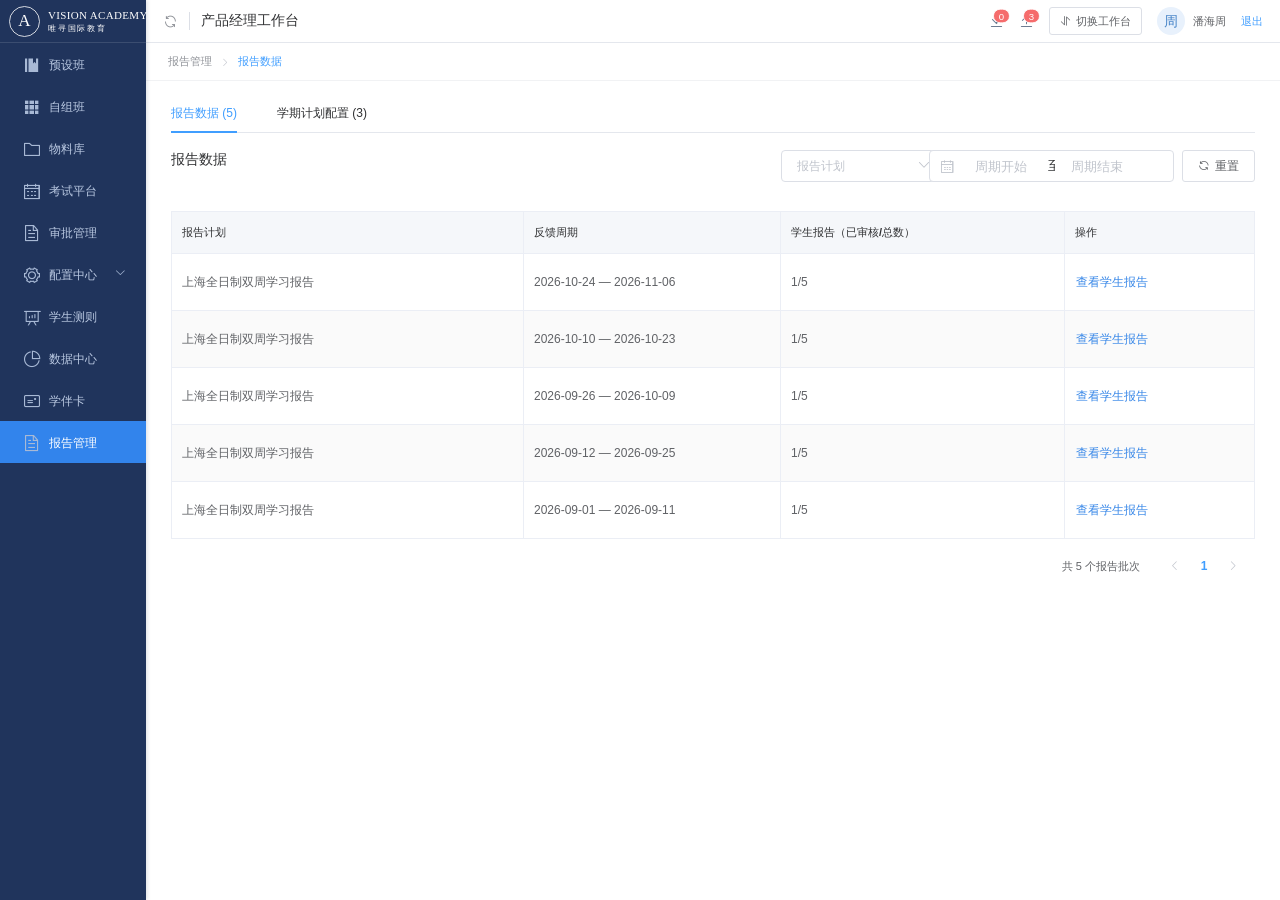
==== periodic-learning-report/index.html @ 7c5d7c77 "Add course scope picker and class types; clear unfilled feedback" ====
<!doctype html>
<html lang="zh-CN">
  <head>
    <meta charset="UTF-8" />
    <meta name="viewport" content="width=device-width, initial-scale=1.0" />
    <meta name="theme-color" content="#f5f7fa" />
    <title>定期学习报告 · 远见教学工作台</title>
    <script type="module" crossorigin src="./assets/index-CjO8VKOn.js"></script>
    <link rel="stylesheet" crossorigin href="./assets/index-Cg8C4oSw.css">
  </head>
  <body>
    <div id="app"></div>
  </body>
</html>
---- periodic-learning-report/assets/index-Cg8C4oSw.css ----
@charset "UTF-8";@font-face{font-family:element-icons;src:url(./element-icons-B-tDfklg.woff) format("woff"),url(./element-icons-_lZGOqcG.ttf) format("truetype");font-weight:400;font-display:"auto";font-style:normal}[class*=" el-icon-"],[class^=el-icon-]{font-family:element-icons!important;speak:none;font-style:normal;font-weight:400;font-variant:normal;text-transform:none;line-height:1;vertical-align:baseline;display:inline-block;-webkit-font-smoothing:antialiased;-moz-osx-font-smoothing:grayscale}.el-icon-ice-cream-round:before{content:""}.el-icon-ice-cream-square:before{content:""}.el-icon-lollipop:before{content:""}.el-icon-potato-strips:before{content:""}.el-icon-milk-tea:before{content:""}.el-icon-ice-drink:before{content:""}.el-icon-ice-tea:before{content:""}.el-icon-coffee:before{content:""}.el-icon-orange:before{content:""}.el-icon-pear:before{content:""}.el-icon-apple:before{content:""}.el-icon-cherry:before{content:""}.el-icon-watermelon:before{content:""}.el-icon-grape:before{content:""}.el-icon-refrigerator:before{content:""}.el-icon-goblet-square-full:before{content:""}.el-icon-goblet-square:before{content:""}.el-icon-goblet-full:before{content:""}.el-icon-goblet:before{content:""}.el-icon-cold-drink:before{content:""}.el-icon-coffee-cup:before{content:""}.el-icon-water-cup:before{content:""}.el-icon-hot-water:before{content:""}.el-icon-ice-cream:before{content:""}.el-icon-dessert:before{content:""}.el-icon-sugar:before{content:""}.el-icon-tableware:before{content:""}.el-icon-burger:before{content:""}.el-icon-knife-fork:before{content:""}.el-icon-fork-spoon:before{content:""}.el-icon-chicken:before{content:""}.el-icon-food:before{content:""}.el-icon-dish-1:before{content:""}.el-icon-dish:before{content:""}.el-icon-moon-night:before{content:""}.el-icon-moon:before{content:""}.el-icon-cloudy-and-sunny:before{content:""}.el-icon-partly-cloudy:before{content:""}.el-icon-cloudy:before{content:""}.el-icon-sunny:before{content:""}.el-icon-sunset:before{content:""}.el-icon-sunrise-1:before{content:""}.el-icon-sunrise:before{content:""}.el-icon-heavy-rain:before{content:""}.el-icon-lightning:before{content:""}.el-icon-light-rain:before{content:""}.el-icon-wind-power:before{content:""}.el-icon-baseball:before{content:""}.el-icon-soccer:before{content:""}.el-icon-football:before{content:""}.el-icon-basketball:before{content:""}.el-icon-ship:before{content:""}.el-icon-truck:before{content:""}.el-icon-bicycle:before{content:""}.el-icon-mobile-phone:before{content:""}.el-icon-service:before{content:""}.el-icon-key:before{content:""}.el-icon-unlock:before{content:""}.el-icon-lock:before{content:""}.el-icon-watch:before{content:""}.el-icon-watch-1:before{content:""}.el-icon-timer:before{content:""}.el-icon-alarm-clock:before{content:""}.el-icon-map-location:before{content:""}.el-icon-delete-location:before{content:""}.el-icon-add-location:before{content:""}.el-icon-location-information:before{content:""}.el-icon-location-outline:before{content:""}.el-icon-location:before{content:""}.el-icon-place:before{content:""}.el-icon-discover:before{content:""}.el-icon-first-aid-kit:before{content:""}.el-icon-trophy-1:before{content:""}.el-icon-trophy:before{content:""}.el-icon-medal:before{content:""}.el-icon-medal-1:before{content:""}.el-icon-stopwatch:before{content:""}.el-icon-mic:before{content:""}.el-icon-copy-document:before{content:""}.el-icon-full-screen:before{content:""}.el-icon-switch-button:before{content:""}.el-icon-aim:before{content:""}.el-icon-crop:before{content:""}.el-icon-odometer:before{content:""}.el-icon-time:before{content:""}.el-icon-bangzhu:before{content:""}.el-icon-close-notification:before{content:""}.el-icon-microphone:before{content:""}.el-icon-turn-off-microphone:before{content:""}.el-icon-position:before{content:""}.el-icon-postcard:before{content:""}.el-icon-message:before{content:""}.el-icon-chat-line-square:before{content:""}.el-icon-chat-dot-square:before{content:""}.el-icon-chat-dot-round:before{content:""}.el-icon-chat-square:before{content:""}.el-icon-chat-line-round:before{content:""}.el-icon-chat-round:before{content:""}.el-icon-set-up:before{content:""}.el-icon-turn-off:before{content:""}.el-icon-open:before{content:""}.el-icon-connection:before{content:""}.el-icon-link:before{content:""}.el-icon-cpu:before{content:""}.el-icon-thumb:before{content:""}.el-icon-female:before{content:""}.el-icon-male:before{content:""}.el-icon-guide:before{content:""}.el-icon-news:before{content:""}.el-icon-price-tag:before{content:""}.el-icon-discount:before{content:""}.el-icon-wallet:before{content:""}.el-icon-coin:before{content:""}.el-icon-money:before{content:""}.el-icon-bank-card:before{content:""}.el-icon-box:before{content:""}.el-icon-present:before{content:""}.el-icon-sell:before{content:""}.el-icon-sold-out:before{content:""}.el-icon-shopping-bag-2:before{content:""}.el-icon-shopping-bag-1:before{content:""}.el-icon-shopping-cart-2:before{content:""}.el-icon-shopping-cart-1:before{content:""}.el-icon-shopping-cart-full:before{content:""}.el-icon-smoking:before{content:""}.el-icon-no-smoking:before{content:""}.el-icon-house:before{content:""}.el-icon-table-lamp:before{content:""}.el-icon-school:before{content:""}.el-icon-office-building:before{content:""}.el-icon-toilet-paper:before{content:""}.el-icon-notebook-2:before{content:""}.el-icon-notebook-1:before{content:""}.el-icon-files:before{content:""}.el-icon-collection:before{content:""}.el-icon-receiving:before{content:""}.el-icon-suitcase-1:before{content:""}.el-icon-suitcase:before{content:""}.el-icon-film:before{content:""}.el-icon-collection-tag:before{content:""}.el-icon-data-analysis:before{content:""}.el-icon-pie-chart:before{content:""}.el-icon-data-board:before{content:""}.el-icon-data-line:before{content:""}.el-icon-reading:before{content:""}.el-icon-magic-stick:before{content:""}.el-icon-coordinate:before{content:""}.el-icon-mouse:before{content:""}.el-icon-brush:before{content:""}.el-icon-headset:before{content:""}.el-icon-umbrella:before{content:""}.el-icon-scissors:before{content:""}.el-icon-mobile:before{content:""}.el-icon-attract:before{content:""}.el-icon-monitor:before{content:""}.el-icon-search:before{content:""}.el-icon-takeaway-box:before{content:""}.el-icon-paperclip:before{content:""}.el-icon-printer:before{content:""}.el-icon-document-add:before{content:""}.el-icon-document:before{content:""}.el-icon-document-checked:before{content:""}.el-icon-document-copy:before{content:""}.el-icon-document-delete:before{content:""}.el-icon-document-remove:before{content:""}.el-icon-tickets:before{content:""}.el-icon-folder-checked:before{content:""}.el-icon-folder-delete:before{content:""}.el-icon-folder-remove:before{content:""}.el-icon-folder-add:before{content:""}.el-icon-folder-opened:before{content:""}.el-icon-folder:before{content:""}.el-icon-edit-outline:before{content:""}.el-icon-edit:before{content:""}.el-icon-date:before{content:""}.el-icon-c-scale-to-original:before{content:""}.el-icon-view:before{content:""}.el-icon-loading:before{content:""}.el-icon-rank:before{content:""}.el-icon-sort-down:before{content:""}.el-icon-sort-up:before{content:""}.el-icon-sort:before{content:""}.el-icon-finished:before{content:""}.el-icon-refresh-left:before{content:""}.el-icon-refresh-right:before{content:""}.el-icon-refresh:before{content:""}.el-icon-video-play:before{content:""}.el-icon-video-pause:before{content:""}.el-icon-d-arrow-right:before{content:""}.el-icon-d-arrow-left:before{content:""}.el-icon-arrow-up:before{content:""}.el-icon-arrow-down:before{content:""}.el-icon-arrow-right:before{content:""}.el-icon-arrow-left:before{content:""}.el-icon-top-right:before{content:""}.el-icon-top-left:before{content:""}.el-icon-top:before{content:""}.el-icon-bottom:before{content:""}.el-icon-right:before{content:""}.el-icon-back:before{content:""}.el-icon-bottom-right:before{content:""}.el-icon-bottom-left:before{content:""}.el-icon-caret-top:before{content:""}.el-icon-caret-bottom:before{content:""}.el-icon-caret-right:before{content:""}.el-icon-caret-left:before{content:""}.el-icon-d-caret:before{content:""}.el-icon-share:before{content:""}.el-icon-menu:before{content:""}.el-icon-s-grid:before{content:""}.el-icon-s-check:before{content:""}.el-icon-s-data:before{content:""}.el-icon-s-opportunity:before{content:""}.el-icon-s-custom:before{content:""}.el-icon-s-claim:before{content:""}.el-icon-s-finance:before{content:""}.el-icon-s-comment:before{content:""}.el-icon-s-flag:before{content:""}.el-icon-s-marketing:before{content:""}.el-icon-s-shop:before{content:""}.el-icon-s-open:before{content:""}.el-icon-s-management:before{content:""}.el-icon-s-ticket:before{content:""}.el-icon-s-release:before{content:""}.el-icon-s-home:before{content:""}.el-icon-s-promotion:before{content:""}.el-icon-s-operation:before{content:""}.el-icon-s-unfold:before{content:""}.el-icon-s-fold:before{content:""}.el-icon-s-platform:before{content:""}.el-icon-s-order:before{content:""}.el-icon-s-cooperation:before{content:""}.el-icon-bell:before{content:""}.el-icon-message-solid:before{content:""}.el-icon-video-camera:before{content:""}.el-icon-video-camera-solid:before{content:""}.el-icon-camera:before{content:""}.el-icon-camera-solid:before{content:""}.el-icon-download:before{content:""}.el-icon-upload2:before{content:""}.el-icon-upload:before{content:""}.el-icon-picture-outline-round:before{content:""}.el-icon-picture-outline:before{content:""}.el-icon-picture:before{content:""}.el-icon-close:before{content:""}.el-icon-check:before{content:""}.el-icon-plus:before{content:""}.el-icon-minus:before{content:""}.el-icon-help:before{content:""}.el-icon-s-help:before{content:""}.el-icon-circle-close:before{content:""}.el-icon-circle-check:before{content:""}.el-icon-circle-plus-outline:before{content:""}.el-icon-remove-outline:before{content:""}.el-icon-zoom-out:before{content:""}.el-icon-zoom-in:before{content:""}.el-icon-error:before{content:""}.el-icon-success:before{content:""}.el-icon-circle-plus:before{content:""}.el-icon-remove:before{content:""}.el-icon-info:before{content:""}.el-icon-question:before{content:""}.el-icon-warning-outline:before{content:""}.el-icon-warning:before{content:""}.el-icon-goods:before{content:""}.el-icon-s-goods:before{content:""}.el-icon-star-off:before{content:""}.el-icon-star-on:before{content:""}.el-icon-more-outline:before{content:""}.el-icon-more:before{content:""}.el-icon-phone-outline:before{content:""}.el-icon-phone:before{content:""}.el-icon-user:before{content:""}.el-icon-user-solid:before{content:""}.el-icon-setting:before{content:""}.el-icon-s-tools:before{content:""}.el-icon-delete:before{content:""}.el-icon-delete-solid:before{content:""}.el-icon-eleme:before{content:""}.el-icon-platform-eleme:before{content:""}.el-icon-loading{-webkit-animation:rotating 2s linear infinite;animation:rotating 2s linear infinite}.el-icon--right{margin-left:5px}.el-icon--left{margin-right:5px}@-webkit-keyframes rotating{0%{-webkit-transform:rotateZ(0);transform:rotate(0)}to{-webkit-transform:rotateZ(360deg);transform:rotate(360deg)}}@keyframes rotating{0%{-webkit-transform:rotateZ(0);transform:rotate(0)}to{-webkit-transform:rotateZ(360deg);transform:rotate(360deg)}}.el-pagination{white-space:nowrap;padding:2px 5px;color:#303133;font-weight:700}.el-pagination:after,.el-pagination:before{display:table;content:""}.el-pagination:after{clear:both}.el-pagination button,.el-pagination span:not([class*=suffix]){display:inline-block;font-size:13px;min-width:35.5px;height:28px;line-height:28px;vertical-align:top;-webkit-box-sizing:border-box;box-sizing:border-box}.el-pagination .el-input__inner{text-align:center;-moz-appearance:textfield;line-height:normal}.el-pagination .el-input__suffix{right:0;-webkit-transform:scale(.8);transform:scale(.8)}.el-pagination .el-select .el-input{width:100px;margin:0 5px}.el-pagination .el-select .el-input .el-input__inner{padding-right:25px;border-radius:3px}.el-pagination button{border:none;padding:0 6px;background:0 0}.el-pagination button:focus{outline:0}.el-pagination button:hover{color:#409eff}.el-pagination button:disabled{color:#c0c4cc;background-color:#fff;cursor:not-allowed}.el-pagination .btn-next,.el-pagination .btn-prev{background:center center no-repeat #fff;background-size:16px;cursor:pointer;margin:0;color:#303133}.el-pagination .btn-next .el-icon,.el-pagination .btn-prev .el-icon{display:block;font-size:12px;font-weight:700}.el-pagination .btn-prev{padding-right:12px}.el-pagination .btn-next{padding-left:12px}.el-pagination .el-pager li.disabled{color:#c0c4cc;cursor:not-allowed}.el-pager li,.el-pager li.btn-quicknext:hover,.el-pager li.btn-quickprev:hover{cursor:pointer}.el-pagination--small .btn-next,.el-pagination--small .btn-prev,.el-pagination--small .el-pager li,.el-pagination--small .el-pager li.btn-quicknext,.el-pagination--small .el-pager li.btn-quickprev,.el-pagination--small .el-pager li:last-child{border-color:transparent;font-size:12px;line-height:22px;height:22px;min-width:22px}.el-pagination--small .arrow.disabled{visibility:hidden}.el-pagination--small .more:before,.el-pagination--small li.more:before{line-height:24px}.el-pagination--small button,.el-pagination--small span:not([class*=suffix]){height:22px;line-height:22px}.el-pagination--small .el-pagination__editor,.el-pagination--small .el-pagination__editor.el-input .el-input__inner{height:22px}.el-pagination__sizes{margin:0 10px 0 0;font-weight:400;color:#606266}.el-pagination__sizes .el-input .el-input__inner{font-size:13px;padding-left:8px}.el-pagination__sizes .el-input .el-input__inner:hover{border-color:#409eff}.el-pagination__total{margin-right:10px;font-weight:400;color:#606266}.el-pagination__jump{margin-left:24px;font-weight:400;color:#606266}.el-pagination__jump .el-input__inner{padding:0 3px}.el-pagination__rightwrapper{float:right}.el-pagination__editor{line-height:18px;padding:0 2px;height:28px;text-align:center;margin:0 2px;-webkit-box-sizing:border-box;box-sizing:border-box;border-radius:3px}.el-pager,.el-pagination.is-background .btn-next,.el-pagination.is-background .btn-prev{padding:0}.el-dialog,.el-pager li{-webkit-box-sizing:border-box}.el-pagination__editor.el-input{width:50px}.el-pagination__editor.el-input .el-input__inner{height:28px}.el-pagination__editor .el-input__inner::-webkit-inner-spin-button,.el-pagination__editor .el-input__inner::-webkit-outer-spin-button{-webkit-appearance:none;margin:0}.el-pagination.is-background .btn-next,.el-pagination.is-background .btn-prev,.el-pagination.is-background .el-pager li{margin:0 5px;background-color:#f4f4f5;color:#606266;min-width:30px;border-radius:2px}.el-pagination.is-background .btn-next.disabled,.el-pagination.is-background .btn-next:disabled,.el-pagination.is-background .btn-prev.disabled,.el-pagination.is-background .btn-prev:disabled,.el-pagination.is-background .el-pager li.disabled{color:#c0c4cc}.el-pagination.is-background .el-pager li:not(.disabled):hover{color:#409eff}.el-pagination.is-background .el-pager li:not(.disabled).active{background-color:#409eff;color:#fff}.el-pagination.is-background.el-pagination--small .btn-next,.el-pagination.is-background.el-pagination--small .btn-prev,.el-pagination.is-background.el-pagination--small .el-pager li{margin:0 3px;min-width:22px}.el-pager,.el-pager li{vertical-align:top;margin:0;display:inline-block}.el-pager{-webkit-user-select:none;-moz-user-select:none;-ms-user-select:none;user-select:none;list-style:none;font-size:0}.el-pager .more:before{line-height:30px}.el-pager li{padding:0 4px;background:#fff;font-size:13px;min-width:35.5px;height:28px;line-height:28px;box-sizing:border-box;text-align:center}.el-pager li.btn-quicknext,.el-pager li.btn-quickprev{line-height:28px;color:#303133}.el-pager li.btn-quicknext.disabled,.el-pager li.btn-quickprev.disabled{color:#c0c4cc}.el-pager li.active+li{border-left:0}.el-pager li:hover{color:#409eff}.el-pager li.active{color:#409eff;cursor:default}@-webkit-keyframes v-modal-in{0%{opacity:0}}@-webkit-keyframes v-modal-out{to{opacity:0}}.el-dialog{position:relative;margin:0 auto 50px;background:#fff;border-radius:2px;-webkit-box-shadow:0 1px 3px rgba(0,0,0,.3);box-shadow:0 1px 3px #0000004d;box-sizing:border-box;width:50%}.el-dialog.is-fullscreen{width:100%;margin-top:0;margin-bottom:0;height:100%;overflow:auto}.el-dialog__wrapper{position:fixed;inset:0;overflow:auto;margin:0}.el-dialog__header{padding:20px 20px 10px}.el-dialog__headerbtn{position:absolute;top:20px;right:20px;padding:0;background:0 0;border:none;outline:0;cursor:pointer;font-size:16px}.el-dialog__headerbtn .el-dialog__close{color:#909399}.el-dialog__headerbtn:focus .el-dialog__close,.el-dialog__headerbtn:hover .el-dialog__close{color:#409eff}.el-dialog__title{line-height:24px;font-size:18px;color:#303133}.el-dialog__body{padding:30px 20px;color:#606266;font-size:14px;word-break:break-all}.el-dialog__footer{padding:10px 20px 20px;text-align:right;-webkit-box-sizing:border-box;box-sizing:border-box}.el-dialog--center{text-align:center}.el-dialog--center .el-dialog__body{text-align:initial;padding:25px 25px 30px}.el-dialog--center .el-dialog__footer{text-align:inherit}.dialog-fade-enter-active{-webkit-animation:dialog-fade-in .3s;animation:dialog-fade-in .3s}.dialog-fade-leave-active{-webkit-animation:dialog-fade-out .3s;animation:dialog-fade-out .3s}@-webkit-keyframes dialog-fade-in{0%{-webkit-transform:translate3d(0,-20px,0);transform:translate3d(0,-20px,0);opacity:0}to{-webkit-transform:translate3d(0,0,0);transform:translateZ(0);opacity:1}}@keyframes dialog-fade-in{0%{-webkit-transform:translate3d(0,-20px,0);transform:translate3d(0,-20px,0);opacity:0}to{-webkit-transform:translate3d(0,0,0);transform:translateZ(0);opacity:1}}@-webkit-keyframes dialog-fade-out{0%{-webkit-transform:translate3d(0,0,0);transform:translateZ(0);opacity:1}to{-webkit-transform:translate3d(0,-20px,0);transform:translate3d(0,-20px,0);opacity:0}}@keyframes dialog-fade-out{0%{-webkit-transform:translate3d(0,0,0);transform:translateZ(0);opacity:1}to{-webkit-transform:translate3d(0,-20px,0);transform:translate3d(0,-20px,0);opacity:0}}.el-autocomplete{position:relative;display:inline-block}.el-autocomplete-suggestion{margin:5px 0;-webkit-box-shadow:0 2px 12px 0 rgba(0,0,0,.1);box-shadow:0 2px 12px #0000001a;border-radius:4px;border:1px solid #E4E7ED;-webkit-box-sizing:border-box;box-sizing:border-box;background-color:#fff}.el-autocomplete-suggestion__wrap{max-height:280px;padding:10px 0;-webkit-box-sizing:border-box;box-sizing:border-box}.el-autocomplete-suggestion__list{margin:0;padding:0}.el-autocomplete-suggestion li{padding:0 20px;margin:0;line-height:34px;cursor:pointer;color:#606266;font-size:14px;list-style:none;white-space:nowrap;overflow:hidden;text-overflow:ellipsis}.el-autocomplete-suggestion li.highlighted,.el-autocomplete-suggestion li:hover{background-color:#f5f7fa}.el-autocomplete-suggestion li.divider{margin-top:6px;border-top:1px solid #000}.el-autocomplete-suggestion li.divider:last-child{margin-bottom:-6px}.el-autocomplete-suggestion.is-loading li{text-align:center;height:100px;line-height:100px;font-size:20px;color:#999}.el-autocomplete-suggestion.is-loading li:after{display:inline-block;content:"";height:100%;vertical-align:middle}.el-autocomplete-suggestion.is-loading li:hover{background-color:#fff}.el-autocomplete-suggestion.is-loading .el-icon-loading{vertical-align:middle}.el-dropdown{display:inline-block;position:relative;color:#606266;font-size:14px}.el-dropdown .el-button-group{display:block}.el-dropdown .el-button-group .el-button{float:none}.el-dropdown .el-dropdown__caret-button{padding-left:5px;padding-right:5px;position:relative;border-left:none}.el-dropdown .el-dropdown__caret-button:before{content:"";position:absolute;display:block;width:1px;top:5px;bottom:5px;left:0;background:#ffffff80}.el-dropdown .el-dropdown__caret-button.el-button--default:before{background:#dcdfe680}.el-dropdown .el-dropdown__caret-button:hover:not(.is-disabled):before{top:0;bottom:0}.el-dropdown .el-dropdown__caret-button .el-dropdown__icon{padding-left:0}.el-dropdown__icon{font-size:12px;margin:0 3px}.el-dropdown .el-dropdown-selfdefine:focus:active,.el-dropdown .el-dropdown-selfdefine:focus:not(.focusing){outline-width:0}.el-dropdown [disabled]{cursor:not-allowed;color:#bbb}.el-dropdown-menu{position:absolute;top:0;left:0;z-index:10;padding:10px 0;margin:5px 0;background-color:#fff;border:1px solid #EBEEF5;border-radius:4px;-webkit-box-shadow:0 2px 12px 0 rgba(0,0,0,.1);box-shadow:0 2px 12px #0000001a}.el-dropdown-menu__item,.el-menu-item{font-size:14px;padding:0 20px;cursor:pointer}.el-dropdown-menu__item{list-style:none;line-height:36px;margin:0;color:#606266;outline:0}.el-dropdown-menu__item:focus,.el-dropdown-menu__item:not(.is-disabled):hover{background-color:#ecf5ff;color:#66b1ff}.el-dropdown-menu__item i{margin-right:5px}.el-dropdown-menu__item--divided{position:relative;margin-top:6px;border-top:1px solid #EBEEF5}.el-dropdown-menu__item--divided:before{content:"";height:6px;display:block;margin:0 -20px;background-color:#fff}.el-dropdown-menu__item.is-disabled{cursor:default;color:#bbb;pointer-events:none}.el-dropdown-menu--medium{padding:6px 0}.el-dropdown-menu--medium .el-dropdown-menu__item{line-height:30px;padding:0 17px;font-size:14px}.el-dropdown-menu--medium .el-dropdown-menu__item.el-dropdown-menu__item--divided{margin-top:6px}.el-dropdown-menu--medium .el-dropdown-menu__item.el-dropdown-menu__item--divided:before{height:6px;margin:0 -17px}.el-dropdown-menu--small{padding:6px 0}.el-dropdown-menu--small .el-dropdown-menu__item{line-height:27px;padding:0 15px;font-size:13px}.el-dropdown-menu--small .el-dropdown-menu__item.el-dropdown-menu__item--divided{margin-top:4px}.el-dropdown-menu--small .el-dropdown-menu__item.el-dropdown-menu__item--divided:before{height:4px;margin:0 -15px}.el-dropdown-menu--mini{padding:3px 0}.el-dropdown-menu--mini .el-dropdown-menu__item{line-height:24px;padding:0 10px;font-size:12px}.el-dropdown-menu--mini .el-dropdown-menu__item.el-dropdown-menu__item--divided{margin-top:3px}.el-dropdown-menu--mini .el-dropdown-menu__item.el-dropdown-menu__item--divided:before{height:3px;margin:0 -10px}.el-menu{border-right:solid 1px #e6e6e6;list-style:none;position:relative;margin:0;padding-left:0;background-color:#fff}.el-menu--horizontal>.el-menu-item:not(.is-disabled):focus,.el-menu--horizontal>.el-menu-item:not(.is-disabled):hover,.el-menu--horizontal>.el-submenu .el-submenu__title:hover{background-color:#fff}.el-menu:after,.el-menu:before{display:table;content:""}.el-breadcrumb__item:last-child .el-breadcrumb__separator,.el-menu--collapse>.el-menu-item .el-submenu__icon-arrow,.el-menu--collapse>.el-submenu>.el-submenu__title .el-submenu__icon-arrow{display:none}.el-menu:after{clear:both}.el-menu.el-menu--horizontal{border-bottom:solid 1px #e6e6e6}.el-menu--horizontal{border-right:none}.el-menu--horizontal>.el-menu-item{float:left;height:60px;line-height:60px;margin:0;border-bottom:2px solid transparent;color:#909399}.el-menu--horizontal>.el-menu-item a,.el-menu--horizontal>.el-menu-item a:hover{color:inherit}.el-menu--horizontal>.el-submenu{float:left}.el-menu--horizontal>.el-submenu:focus,.el-menu--horizontal>.el-submenu:hover{outline:0}.el-menu--horizontal>.el-submenu:focus .el-submenu__title,.el-menu--horizontal>.el-submenu:hover .el-submenu__title{color:#303133}.el-menu--horizontal>.el-submenu.is-active .el-submenu__title{border-bottom:2px solid #409EFF;color:#303133}.el-menu--horizontal>.el-submenu .el-submenu__title{height:60px;line-height:60px;border-bottom:2px solid transparent;color:#909399}.el-menu--horizontal>.el-submenu .el-submenu__icon-arrow{position:static;vertical-align:middle;margin-left:8px;margin-top:-3px}.el-menu--collapse .el-submenu,.el-menu-item{position:relative}.el-menu--horizontal .el-menu .el-menu-item,.el-menu--horizontal .el-menu .el-submenu__title{background-color:#fff;float:none;height:36px;line-height:36px;padding:0 10px;color:#909399}.el-menu--horizontal .el-menu .el-menu-item.is-active,.el-menu--horizontal .el-menu .el-submenu.is-active>.el-submenu__title{color:#303133}.el-menu--horizontal .el-menu-item:not(.is-disabled):focus,.el-menu--horizontal .el-menu-item:not(.is-disabled):hover{outline:0;color:#303133}.el-menu--horizontal>.el-menu-item.is-active{border-bottom:2px solid #409EFF;color:#303133}.el-menu--collapse{width:64px}.el-menu--collapse>.el-menu-item [class^=el-icon-],.el-menu--collapse>.el-submenu>.el-submenu__title [class^=el-icon-]{margin:0;vertical-align:middle;width:24px;text-align:center}.el-menu--collapse>.el-menu-item span,.el-menu--collapse>.el-submenu>.el-submenu__title span{height:0;width:0;overflow:hidden;visibility:hidden;display:inline-block}.el-menu-item,.el-submenu__title{height:56px;line-height:56px;list-style:none}.el-menu--collapse>.el-menu-item.is-active i{color:inherit}.el-menu--collapse .el-menu .el-submenu{min-width:200px}.el-menu--collapse .el-submenu .el-menu{position:absolute;margin-left:5px;top:0;left:100%;z-index:10;border:1px solid #E4E7ED;border-radius:2px;-webkit-box-shadow:0 2px 12px 0 rgba(0,0,0,.1);box-shadow:0 2px 12px #0000001a}.el-menu--collapse .el-submenu.is-opened>.el-submenu__title .el-submenu__icon-arrow{-webkit-transform:none;transform:none}.el-menu--popup{z-index:100;min-width:200px;border:none;padding:5px 0;border-radius:2px;-webkit-box-shadow:0 2px 12px 0 rgba(0,0,0,.1);box-shadow:0 2px 12px #0000001a}.el-menu--popup-bottom-start{margin-top:5px}.el-menu--popup-right-start{margin-left:5px;margin-right:5px}.el-menu-item{color:#303133;-webkit-transition:border-color .3s,background-color .3s,color .3s;transition:border-color .3s,background-color .3s,color .3s;-webkit-box-sizing:border-box;box-sizing:border-box;white-space:nowrap}.el-radio-button__inner,.el-submenu__title{-webkit-box-sizing:border-box;position:relative;white-space:nowrap}.el-menu-item *{vertical-align:middle}.el-menu-item i{color:#909399}.el-menu-item:focus,.el-menu-item:hover{outline:0;background-color:#ecf5ff}.el-menu-item.is-disabled{opacity:.25;cursor:not-allowed;background:0 0!important}.el-menu-item [class^=el-icon-]{margin-right:5px;width:24px;text-align:center;font-size:18px;vertical-align:middle}.el-menu-item.is-active{color:#409eff}.el-menu-item.is-active i{color:inherit}.el-submenu{list-style:none;margin:0;padding-left:0}.el-submenu__title{font-size:14px;color:#303133;padding:0 20px;cursor:pointer;-webkit-transition:border-color .3s,background-color .3s,color .3s;transition:border-color .3s,background-color .3s,color .3s;box-sizing:border-box}.el-submenu__title *{vertical-align:middle}.el-submenu__title i{color:#909399}.el-submenu__title:focus,.el-submenu__title:hover{outline:0;background-color:#ecf5ff}.el-submenu__title.is-disabled{opacity:.25;cursor:not-allowed;background:0 0!important}.el-submenu__title:hover{background-color:#ecf5ff}.el-submenu .el-menu{border:none}.el-submenu .el-menu-item{height:50px;line-height:50px;padding:0 45px;min-width:200px}.el-submenu__icon-arrow{position:absolute;top:50%;right:20px;margin-top:-7px;-webkit-transition:-webkit-transform .3s;transition:-webkit-transform .3s;transition:transform .3s;transition:transform .3s,-webkit-transform .3s;font-size:12px}.el-submenu.is-active .el-submenu__title{border-bottom-color:#409eff}.el-submenu.is-opened>.el-submenu__title .el-submenu__icon-arrow{-webkit-transform:rotateZ(180deg);transform:rotate(180deg)}.el-submenu.is-disabled .el-menu-item,.el-submenu.is-disabled .el-submenu__title{opacity:.25;cursor:not-allowed;background:0 0!important}.el-submenu [class^=el-icon-]{vertical-align:middle;margin-right:5px;width:24px;text-align:center;font-size:18px}.el-menu-item-group>ul{padding:0}.el-menu-item-group__title{padding:7px 0 7px 20px;line-height:normal;font-size:12px;color:#909399}.el-radio-button__inner,.el-radio-group{display:inline-block;line-height:1;vertical-align:middle}.horizontal-collapse-transition .el-submenu__title .el-submenu__icon-arrow{-webkit-transition:.2s;transition:.2s;opacity:0}.el-radio-group{font-size:0}.el-radio-button{position:relative;display:inline-block;outline:0}.el-radio-button__inner{background:#fff;border:1px solid #DCDFE6;font-weight:500;border-left:0;color:#606266;-webkit-appearance:none;text-align:center;box-sizing:border-box;outline:0;margin:0;cursor:pointer;-webkit-transition:all .3s cubic-bezier(.645,.045,.355,1);transition:all .3s cubic-bezier(.645,.045,.355,1);padding:12px 20px;font-size:14px;border-radius:0}.el-radio-button__inner.is-round{padding:12px 20px}.el-radio-button__inner:hover{color:#409eff}.el-radio-button__inner [class*=el-icon-]{line-height:.9}.el-radio-button__inner [class*=el-icon-]+span{margin-left:5px}.el-radio-button:first-child .el-radio-button__inner{border-left:1px solid #DCDFE6;border-radius:4px 0 0 4px;-webkit-box-shadow:none!important;box-shadow:none!important}.el-radio-button__orig-radio{opacity:0;outline:0;position:absolute;z-index:-1}.el-radio-button__orig-radio:checked+.el-radio-button__inner{color:#fff;background-color:#409eff;border-color:#409eff;-webkit-box-shadow:-1px 0 0 0 #409EFF;box-shadow:-1px 0 #409eff}.el-radio-button__orig-radio:disabled+.el-radio-button__inner{color:#c0c4cc;cursor:not-allowed;background-image:none;background-color:#fff;border-color:#ebeef5;-webkit-box-shadow:none;box-shadow:none}.el-radio-button__orig-radio:disabled:checked+.el-radio-button__inner{background-color:#f2f6fc}.el-radio-button:last-child .el-radio-button__inner{border-radius:0 4px 4px 0}.el-radio-button:first-child:last-child .el-radio-button__inner{border-radius:4px}.el-radio-button--medium .el-radio-button__inner{padding:10px 20px;font-size:14px;border-radius:0}.el-radio-button--medium .el-radio-button__inner.is-round{padding:10px 20px}.el-radio-button--small .el-radio-button__inner{padding:9px 15px;font-size:12px;border-radius:0}.el-radio-button--small .el-radio-button__inner.is-round{padding:9px 15px}.el-radio-button--mini .el-radio-button__inner{padding:7px 15px;font-size:12px;border-radius:0}.el-radio-button--mini .el-radio-button__inner.is-round{padding:7px 15px}.el-radio-button:focus:not(.is-focus):not(:active):not(.is-disabled){-webkit-box-shadow:0 0 2px 2px #409EFF;box-shadow:0 0 2px 2px #409eff}.el-picker-panel,.el-popover,.el-select-dropdown,.el-table-filter,.el-time-panel{-webkit-box-shadow:0 2px 12px 0 rgba(0,0,0,.1)}.el-switch{display:-webkit-inline-box;display:-ms-inline-flexbox;display:inline-flex;-webkit-box-align:center;-ms-flex-align:center;align-items:center;position:relative;font-size:14px;line-height:20px;height:20px;vertical-align:middle}.el-switch__core,.el-switch__label{display:inline-block;cursor:pointer}.el-switch.is-disabled .el-switch__core,.el-switch.is-disabled .el-switch__label{cursor:not-allowed}.el-switch__label{-webkit-transition:.2s;transition:.2s;height:20px;font-size:14px;font-weight:500;vertical-align:middle;color:#303133}.el-switch__label.is-active{color:#409eff}.el-switch__label--left{margin-right:10px}.el-switch__label--right{margin-left:10px}.el-switch__label *{line-height:1;font-size:14px;display:inline-block}.el-switch__input{position:absolute;width:0;height:0;opacity:0;margin:0}.el-switch__core{margin:0;position:relative;width:40px;height:20px;border:1px solid #DCDFE6;outline:0;border-radius:10px;-webkit-box-sizing:border-box;box-sizing:border-box;background:#dcdfe6;-webkit-transition:border-color .3s,background-color .3s;transition:border-color .3s,background-color .3s;vertical-align:middle}.el-input__prefix,.el-input__suffix{-webkit-transition:all .3s;color:#c0c4cc}.el-switch__core:after{content:"";position:absolute;top:1px;left:1px;border-radius:100%;-webkit-transition:all .3s;transition:all .3s;width:16px;height:16px;background-color:#fff}.el-switch.is-checked .el-switch__core{border-color:#409eff;background-color:#409eff}.el-switch.is-checked .el-switch__core:after{left:100%;margin-left:-17px}.el-switch.is-disabled{opacity:.6}.el-switch--wide .el-switch__label.el-switch__label--left span{left:10px}.el-switch--wide .el-switch__label.el-switch__label--right span{right:10px}.el-switch .label-fade-enter,.el-switch .label-fade-leave-active{opacity:0}.el-select-dropdown{position:absolute;z-index:1001;border:1px solid #E4E7ED;border-radius:4px;background-color:#fff;box-shadow:0 2px 12px #0000001a;-webkit-box-sizing:border-box;box-sizing:border-box;margin:5px 0}.el-select-dropdown.is-multiple .el-select-dropdown__item{padding-right:40px}.el-select-dropdown.is-multiple .el-select-dropdown__item.selected{color:#409eff;background-color:#fff}.el-select-dropdown.is-multiple .el-select-dropdown__item.selected.hover{background-color:#f5f7fa}.el-select-dropdown.is-multiple .el-select-dropdown__item.selected:after{position:absolute;right:20px;font-family:element-icons;content:"";font-size:12px;font-weight:700;-webkit-font-smoothing:antialiased;-moz-osx-font-smoothing:grayscale}.el-select-dropdown .el-scrollbar.is-empty .el-select-dropdown__list{padding:0}.el-select-dropdown__empty{padding:10px 0;margin:0;text-align:center;color:#999;font-size:14px}.el-select-dropdown__wrap{max-height:274px}.el-select-dropdown__list{list-style:none;padding:6px 0;margin:0;-webkit-box-sizing:border-box;box-sizing:border-box}.el-select-dropdown__item{font-size:14px;padding:0 20px;position:relative;white-space:nowrap;overflow:hidden;text-overflow:ellipsis;color:#606266;height:34px;line-height:34px;-webkit-box-sizing:border-box;box-sizing:border-box;cursor:pointer}.el-select-dropdown__item.is-disabled{color:#c0c4cc;cursor:not-allowed}.el-select-dropdown__item.is-disabled:hover{background-color:#fff}.el-select-dropdown__item.hover,.el-select-dropdown__item:hover{background-color:#f5f7fa}.el-select-dropdown__item.selected{color:#409eff;font-weight:700}.el-select-group{margin:0;padding:0}.el-select-group__wrap{position:relative;list-style:none;margin:0;padding:0}.el-select-group__wrap:not(:last-of-type){padding-bottom:24px}.el-select-group__wrap:not(:last-of-type):after{content:"";position:absolute;display:block;left:20px;right:20px;bottom:12px;height:1px;background:#e4e7ed}.el-select-group__title{padding-left:20px;font-size:12px;color:#909399;line-height:30px}.el-select-group .el-select-dropdown__item{padding-left:20px}.el-select{display:inline-block;position:relative}.el-select .el-select__tags>span{display:contents}.el-select:hover .el-input__inner{border-color:#c0c4cc}.el-select .el-input__inner{cursor:pointer;padding-right:35px}.el-select .el-input__inner:focus{border-color:#409eff}.el-select .el-input .el-select__caret{color:#c0c4cc;font-size:14px;-webkit-transition:-webkit-transform .3s;transition:-webkit-transform .3s;transition:transform .3s;transition:transform .3s,-webkit-transform .3s;-webkit-transform:rotateZ(180deg);transform:rotate(180deg);cursor:pointer}.el-select .el-input .el-select__caret.is-reverse{-webkit-transform:rotateZ(0);transform:rotate(0)}.el-select .el-input .el-select__caret.is-show-close{font-size:14px;text-align:center;-webkit-transform:rotateZ(180deg);transform:rotate(180deg);border-radius:100%;color:#c0c4cc;-webkit-transition:color .2s cubic-bezier(.645,.045,.355,1);transition:color .2s cubic-bezier(.645,.045,.355,1)}.el-select .el-input .el-select__caret.is-show-close:hover{color:#909399}.el-select .el-input.is-disabled .el-input__inner{cursor:not-allowed}.el-select .el-input.is-disabled .el-input__inner:hover{border-color:#e4e7ed}.el-range-editor.is-active,.el-range-editor.is-active:hover,.el-select .el-input.is-focus .el-input__inner{border-color:#409eff}.el-select>.el-input{display:block}.el-select__input{border:none;outline:0;padding:0;margin-left:15px;color:#666;font-size:14px;-webkit-appearance:none;-moz-appearance:none;appearance:none;height:28px;background-color:transparent}.el-select__input.is-mini{height:14px}.el-select__close{cursor:pointer;position:absolute;top:8px;z-index:1000;right:25px;color:#c0c4cc;line-height:18px;font-size:14px}.el-select__close:hover{color:#909399}.el-select__tags{position:absolute;line-height:normal;white-space:normal;z-index:1;top:50%;-webkit-transform:translateY(-50%);transform:translateY(-50%);display:-webkit-box;display:-ms-flexbox;display:flex;-webkit-box-align:center;-ms-flex-align:center;align-items:center;-ms-flex-wrap:wrap;flex-wrap:wrap}.el-select__tags-text{overflow:hidden;text-overflow:ellipsis}.el-select .el-tag{-webkit-box-sizing:border-box;box-sizing:border-box;border-color:transparent;margin:2px 0 2px 6px;background-color:#f0f2f5;display:-webkit-box;display:-ms-flexbox;display:flex;max-width:100%;-webkit-box-align:center;-ms-flex-align:center;align-items:center}.el-select .el-tag__close.el-icon-close{background-color:#c0c4cc;top:0;color:#fff;-ms-flex-negative:0;flex-shrink:0}.el-select .el-tag__close.el-icon-close:hover{background-color:#909399}.el-table,.el-table__expanded-cell{background-color:#fff}.el-select .el-tag__close.el-icon-close:before{display:block;-webkit-transform:translate(0,.5px);transform:translateY(.5px)}.el-table{position:relative;overflow:hidden;-webkit-box-sizing:border-box;box-sizing:border-box;-webkit-box-flex:1;-ms-flex:1;flex:1;width:100%;max-width:100%;font-size:14px;color:#606266}.el-table__empty-block{min-height:60px;text-align:center;width:100%;display:-webkit-box;display:-ms-flexbox;display:flex;-webkit-box-pack:center;-ms-flex-pack:center;justify-content:center;-webkit-box-align:center;-ms-flex-align:center;align-items:center}.el-table__empty-text{line-height:60px;width:50%;color:#909399}.el-table__expand-column .cell{padding:0;text-align:center}.el-table__expand-icon{position:relative;cursor:pointer;color:#666;font-size:12px;-webkit-transition:-webkit-transform .2s ease-in-out;transition:-webkit-transform .2s ease-in-out;transition:transform .2s ease-in-out;transition:transform .2s ease-in-out,-webkit-transform .2s ease-in-out;height:20px}.el-table__expand-icon--expanded{-webkit-transform:rotate(90deg);transform:rotate(90deg)}.el-table__expand-icon>.el-icon{position:absolute;left:50%;top:50%;margin-left:-5px;margin-top:-5px}.el-table__expanded-cell[class*=cell]{padding:20px 50px}.el-table__expanded-cell:hover{background-color:transparent!important}.el-table__placeholder{display:inline-block;width:20px}.el-table__append-wrapper{overflow:hidden}.el-table--fit{border-right:0;border-bottom:0}.el-table--fit .el-table__cell.gutter{border-right-width:1px}.el-table--scrollable-x .el-table__body-wrapper{overflow-x:auto}.el-table--scrollable-y .el-table__body-wrapper{overflow-y:auto}.el-table thead{color:#909399;font-weight:500}.el-table thead.is-group th.el-table__cell{background:#f5f7fa}.el-table .el-table__cell{padding:12px 0;min-width:0;-webkit-box-sizing:border-box;box-sizing:border-box;text-overflow:ellipsis;vertical-align:middle;position:relative;text-align:left}.el-table .el-table__cell.is-center{text-align:center}.el-table .el-table__cell.is-right{text-align:right}.el-table .el-table__cell.gutter{width:15px;border-right-width:0;border-bottom-width:0;padding:0}.el-table .el-table__cell.is-hidden>*{visibility:hidden}.el-table--medium .el-table__cell{padding:10px 0}.el-table--small{font-size:12px}.el-table--small .el-table__cell{padding:8px 0}.el-table--mini{font-size:12px}.el-table--mini .el-table__cell{padding:6px 0}.el-table tr{background-color:#fff}.el-table tr input[type=checkbox]{margin:0}.el-table td.el-table__cell,.el-table th.el-table__cell.is-leaf{border-bottom:1px solid #EBEEF5}.el-table th.el-table__cell.is-sortable{cursor:pointer}.el-table th.el-table__cell{overflow:hidden;-webkit-user-select:none;-moz-user-select:none;-ms-user-select:none;user-select:none;background-color:#fff}.el-table th.el-table__cell>.cell{display:inline-block;-webkit-box-sizing:border-box;box-sizing:border-box;position:relative;vertical-align:middle;padding-left:10px;padding-right:10px;width:100%}.el-table th.el-table__cell>.cell.highlight{color:#409eff}.el-table th.el-table__cell.required>div:before{display:inline-block;content:"";width:8px;height:8px;border-radius:50%;background:#ff4d51;margin-right:5px;vertical-align:middle}.el-table td.el-table__cell div{-webkit-box-sizing:border-box;box-sizing:border-box}.el-date-table td,.el-table .cell,.el-table-filter{-webkit-box-sizing:border-box}.el-table td.el-table__cell.gutter{width:0}.el-table .cell{box-sizing:border-box;overflow:hidden;text-overflow:ellipsis;white-space:normal;word-break:break-all;line-height:23px;padding-left:10px;padding-right:10px}.el-table .cell.el-tooltip{white-space:nowrap;min-width:50px}.el-table--border,.el-table--group{border:1px solid #EBEEF5}.el-table--border:after,.el-table--group:after,.el-table:before{content:"";position:absolute;background-color:#ebeef5;z-index:1}.el-table--border:after,.el-table--group:after{top:0;right:0;width:1px;height:100%}.el-table:before{left:0;bottom:0;width:100%;height:1px}.el-table--border{border-right:none;border-bottom:none}.el-table--border.el-loading-parent--relative{border-color:transparent}.el-table--border .el-table__cell,.el-table__body-wrapper .el-table--border.is-scrolling-left~.el-table__fixed{border-right:1px solid #EBEEF5}.el-table--border .el-table__cell:first-child .cell{padding-left:10px}.el-table--border th.el-table__cell.gutter:last-of-type{border-bottom:1px solid #EBEEF5;border-bottom-width:1px}.el-table--border th.el-table__cell,.el-table__fixed-right-patch{border-bottom:1px solid #EBEEF5}.el-table--hidden{visibility:hidden}.el-table__fixed,.el-table__fixed-right{position:absolute;top:0;left:0;overflow-x:hidden;overflow-y:hidden;-webkit-box-shadow:0 0 10px rgba(0,0,0,.12);box-shadow:0 0 10px #0000001f}.el-table__fixed-right:before,.el-table__fixed:before{content:"";position:absolute;left:0;bottom:0;width:100%;height:1px;background-color:#ebeef5;z-index:4}.el-table__fixed-right-patch{position:absolute;top:-1px;right:0;background-color:#fff}.el-table__fixed-right{top:0;left:auto;right:0}.el-table__fixed-right .el-table__fixed-body-wrapper,.el-table__fixed-right .el-table__fixed-footer-wrapper,.el-table__fixed-right .el-table__fixed-header-wrapper{left:auto;right:0}.el-table__fixed-header-wrapper{position:absolute;left:0;top:0;z-index:3}.el-table__fixed-footer-wrapper{position:absolute;left:0;bottom:0;z-index:3}.el-table__fixed-footer-wrapper tbody td.el-table__cell{border-top:1px solid #EBEEF5;background-color:#f5f7fa;color:#606266}.el-table__fixed-body-wrapper{position:absolute;left:0;top:37px;overflow:hidden;z-index:3}.el-table__body-wrapper,.el-table__footer-wrapper,.el-table__header-wrapper{width:100%}.el-table__footer-wrapper{margin-top:-1px}.el-table__footer-wrapper td.el-table__cell{border-top:1px solid #EBEEF5}.el-table__body,.el-table__footer,.el-table__header{table-layout:fixed;border-collapse:separate}.el-table__footer-wrapper,.el-table__header-wrapper{overflow:hidden}.el-table__footer-wrapper tbody td.el-table__cell,.el-table__header-wrapper tbody td.el-table__cell{background-color:#f5f7fa;color:#606266}.el-table__body-wrapper{overflow:hidden;position:relative}.el-table__body-wrapper.is-scrolling-left~.el-table__fixed,.el-table__body-wrapper.is-scrolling-none~.el-table__fixed,.el-table__body-wrapper.is-scrolling-none~.el-table__fixed-right,.el-table__body-wrapper.is-scrolling-right~.el-table__fixed-right{-webkit-box-shadow:none;box-shadow:none}.el-table__body-wrapper .el-table--border.is-scrolling-right~.el-table__fixed-right{border-left:1px solid #EBEEF5}.el-table .caret-wrapper{display:-webkit-inline-box;display:-ms-inline-flexbox;display:inline-flex;-webkit-box-orient:vertical;-webkit-box-direction:normal;-ms-flex-direction:column;flex-direction:column;-webkit-box-align:center;-ms-flex-align:center;align-items:center;height:34px;width:24px;vertical-align:middle;cursor:pointer;overflow:initial;position:relative}.el-table .sort-caret{width:0;height:0;border:5px solid transparent;position:absolute;left:7px}.el-table .sort-caret.ascending{border-bottom-color:#c0c4cc;top:5px}.el-table .sort-caret.descending{border-top-color:#c0c4cc;bottom:7px}.el-table .ascending .sort-caret.ascending{border-bottom-color:#409eff}.el-table .descending .sort-caret.descending{border-top-color:#409eff}.el-table .hidden-columns{visibility:hidden;position:absolute;z-index:-1}.el-table--striped .el-table__body tr.el-table__row--striped td.el-table__cell{background:#fafafa}.el-table--striped .el-table__body tr.el-table__row--striped.current-row td.el-table__cell,.el-table--striped .el-table__body tr.el-table__row--striped.selection-row td.el-table__cell{background-color:#ecf5ff}.el-table__body tr.hover-row.current-row>td.el-table__cell,.el-table__body tr.hover-row.el-table__row--striped.current-row>td.el-table__cell,.el-table__body tr.hover-row.el-table__row--striped.selection-row>td.el-table__cell,.el-table__body tr.hover-row.el-table__row--striped>td.el-table__cell,.el-table__body tr.hover-row.selection-row>td.el-table__cell,.el-table__body tr.hover-row>td.el-table__cell{background-color:#f5f7fa}.el-table__body tr.current-row>td.el-table__cell,.el-table__body tr.selection-row>td.el-table__cell{background-color:#ecf5ff}.el-table__column-resize-proxy{position:absolute;left:200px;top:0;bottom:0;width:0;border-left:1px solid #EBEEF5;z-index:10}.el-table__column-filter-trigger{display:inline-block;line-height:34px;cursor:pointer}.el-table__column-filter-trigger i{color:#909399;font-size:12px;-webkit-transform:scale(.75);transform:scale(.75)}.el-table--enable-row-transition .el-table__body td.el-table__cell{-webkit-transition:background-color .25s ease;transition:background-color .25s ease}.el-table--enable-row-hover .el-table__body tr:hover>td.el-table__cell{background-color:#f5f7fa}.el-table--fluid-height .el-table__fixed,.el-table--fluid-height .el-table__fixed-right{bottom:0;overflow:hidden}.el-table [class*=el-table__row--level] .el-table__expand-icon{display:inline-block;width:20px;line-height:20px;height:20px;text-align:center;margin-right:3px}.el-table-column--selection .cell{padding-left:14px;padding-right:14px}.el-table-filter{border:1px solid #EBEEF5;border-radius:2px;background-color:#fff;box-shadow:0 2px 12px #0000001a;box-sizing:border-box;margin:2px 0}.el-table-filter__list{padding:5px 0;margin:0;list-style:none;min-width:100px}.el-table-filter__list-item{line-height:36px;padding:0 10px;cursor:pointer;font-size:14px}.el-table-filter__list-item:hover{background-color:#ecf5ff;color:#66b1ff}.el-table-filter__list-item.is-active{background-color:#409eff;color:#fff}.el-table-filter__content{min-width:100px}.el-table-filter__bottom{border-top:1px solid #EBEEF5;padding:8px}.el-table-filter__bottom button{background:0 0;border:none;color:#606266;cursor:pointer;font-size:13px;padding:0 3px}.el-date-table td.in-range div,.el-date-table td.in-range div:hover,.el-date-table.is-week-mode .el-date-table__row.current div,.el-date-table.is-week-mode .el-date-table__row:hover div{background-color:#f2f6fc}.el-table-filter__bottom button:hover{color:#409eff}.el-table-filter__bottom button:focus{outline:0}.el-table-filter__bottom button.is-disabled{color:#c0c4cc;cursor:not-allowed}.el-table-filter__wrap{max-height:280px}.el-table-filter__checkbox-group{padding:10px}.el-table-filter__checkbox-group label.el-checkbox{display:block;margin-right:5px;margin-bottom:8px;margin-left:5px}.el-table-filter__checkbox-group .el-checkbox:last-child{margin-bottom:0}.el-date-table{font-size:12px;-webkit-user-select:none;-moz-user-select:none;-ms-user-select:none;user-select:none}.el-date-table.is-week-mode .el-date-table__row:hover td.available:hover{color:#606266}.el-date-table.is-week-mode .el-date-table__row:hover td:first-child div{margin-left:5px;border-top-left-radius:15px;border-bottom-left-radius:15px}.el-date-table.is-week-mode .el-date-table__row:hover td:last-child div{margin-right:5px;border-top-right-radius:15px;border-bottom-right-radius:15px}.el-date-table td{width:32px;height:30px;padding:4px 0;box-sizing:border-box;text-align:center;cursor:pointer;position:relative}.el-date-table td div{height:30px;padding:3px 0;-webkit-box-sizing:border-box;box-sizing:border-box}.el-date-table td span{width:24px;height:24px;display:block;margin:0 auto;line-height:24px;position:absolute;left:50%;-webkit-transform:translateX(-50%);transform:translate(-50%);border-radius:50%}.el-date-table td.next-month,.el-date-table td.prev-month{color:#c0c4cc}.el-date-table td.today{position:relative}.el-date-table td.today span{color:#409eff;font-weight:700}.el-date-table td.today.end-date span,.el-date-table td.today.start-date span{color:#fff}.el-date-table td.available:hover{color:#409eff}.el-date-table td.current:not(.disabled) span{color:#fff;background-color:#409eff}.el-date-table td.end-date div,.el-date-table td.start-date div{color:#fff}.el-date-table td.end-date span,.el-date-table td.start-date span{background-color:#409eff}.el-date-table td.start-date div{margin-left:5px;border-top-left-radius:15px;border-bottom-left-radius:15px}.el-date-table td.end-date div{margin-right:5px;border-top-right-radius:15px;border-bottom-right-radius:15px}.el-date-table td.disabled div{background-color:#f5f7fa;opacity:1;cursor:not-allowed;color:#c0c4cc}.el-date-table td.selected div{margin-left:5px;margin-right:5px;background-color:#f2f6fc;border-radius:15px}.el-date-table td.selected div:hover{background-color:#f2f6fc}.el-date-table td.selected span{background-color:#409eff;color:#fff;border-radius:15px}.el-date-table td.week{font-size:80%;color:#606266}.el-month-table,.el-year-table{font-size:12px;border-collapse:collapse}.el-date-table th{padding:5px;color:#606266;font-weight:400;border-bottom:solid 1px #EBEEF5}.el-month-table{margin:-1px}.el-month-table td{text-align:center;padding:8px 0;cursor:pointer}.el-month-table td div{height:48px;padding:6px 0;-webkit-box-sizing:border-box;box-sizing:border-box}.el-month-table td.today .cell{color:#409eff;font-weight:700}.el-month-table td.today.end-date .cell,.el-month-table td.today.start-date .cell{color:#fff}.el-month-table td.disabled .cell{background-color:#f5f7fa;cursor:not-allowed;color:#c0c4cc}.el-month-table td.disabled .cell:hover{color:#c0c4cc}.el-month-table td .cell{width:60px;height:36px;display:block;line-height:36px;color:#606266;margin:0 auto;border-radius:18px}.el-month-table td .cell:hover{color:#409eff}.el-month-table td.in-range div,.el-month-table td.in-range div:hover{background-color:#f2f6fc}.el-month-table td.end-date div,.el-month-table td.start-date div{color:#fff}.el-month-table td.end-date .cell,.el-month-table td.start-date .cell{color:#fff;background-color:#409eff}.el-month-table td.start-date div{border-top-left-radius:24px;border-bottom-left-radius:24px}.el-month-table td.end-date div{border-top-right-radius:24px;border-bottom-right-radius:24px}.el-month-table td.current:not(.disabled) .cell{color:#409eff}.el-year-table{margin:-1px}.el-year-table .el-icon{color:#303133}.el-year-table td{text-align:center;padding:20px 3px;cursor:pointer}.el-year-table td.today .cell{color:#409eff;font-weight:700}.el-year-table td.disabled .cell{background-color:#f5f7fa;cursor:not-allowed;color:#c0c4cc}.el-year-table td.disabled .cell:hover{color:#c0c4cc}.el-year-table td .cell{width:48px;height:32px;display:block;line-height:32px;color:#606266;margin:0 auto}.el-year-table td .cell:hover,.el-year-table td.current:not(.disabled) .cell{color:#409eff}.el-date-range-picker{width:646px}.el-date-range-picker.has-sidebar{width:756px}.el-date-range-picker table{table-layout:fixed;width:100%}.el-date-range-picker .el-picker-panel__body{min-width:513px}.el-date-range-picker .el-picker-panel__content{margin:0}.el-date-range-picker__header{position:relative;text-align:center;height:28px}.el-date-range-picker__header [class*=arrow-left]{float:left}.el-date-range-picker__header [class*=arrow-right]{float:right}.el-date-range-picker__header div{font-size:16px;font-weight:500;margin-right:50px}.el-date-range-picker__content{float:left;width:50%;-webkit-box-sizing:border-box;box-sizing:border-box;margin:0;padding:16px}.el-date-range-picker__content.is-left{border-right:1px solid #e4e4e4}.el-date-range-picker__content .el-date-range-picker__header div{margin-left:50px;margin-right:50px}.el-date-range-picker__editors-wrap{-webkit-box-sizing:border-box;box-sizing:border-box;display:table-cell}.el-date-range-picker__editors-wrap.is-right{text-align:right}.el-date-range-picker__time-header{position:relative;border-bottom:1px solid #e4e4e4;font-size:12px;padding:8px 5px 5px;display:table;width:100%;-webkit-box-sizing:border-box;box-sizing:border-box}.el-date-range-picker__time-header>.el-icon-arrow-right{font-size:20px;vertical-align:middle;display:table-cell;color:#303133}.el-date-range-picker__time-picker-wrap{position:relative;display:table-cell;padding:0 5px}.el-date-range-picker__time-picker-wrap .el-picker-panel{position:absolute;top:13px;right:0;z-index:1;background:#fff}.el-date-picker{width:322px}.el-date-picker.has-sidebar.has-time{width:434px}.el-date-picker.has-sidebar{width:438px}.el-date-picker.has-time .el-picker-panel__body-wrapper{position:relative}.el-date-picker .el-picker-panel__content{width:292px}.el-date-picker table{table-layout:fixed;width:100%}.el-date-picker__editor-wrap{position:relative;display:table-cell;padding:0 5px}.el-date-picker__time-header{position:relative;border-bottom:1px solid #e4e4e4;font-size:12px;padding:8px 5px 5px;display:table;width:100%;-webkit-box-sizing:border-box;box-sizing:border-box}.el-date-picker__header{margin:12px;text-align:center}.el-date-picker__header--bordered{margin-bottom:0;padding-bottom:12px;border-bottom:solid 1px #EBEEF5}.el-date-picker__header--bordered+.el-picker-panel__content{margin-top:0}.el-date-picker__header-label{font-size:16px;font-weight:500;padding:0 5px;line-height:22px;text-align:center;cursor:pointer;color:#606266}.el-date-picker__header-label.active,.el-date-picker__header-label:hover{color:#409eff}.el-date-picker__prev-btn{float:left}.el-date-picker__next-btn{float:right}.el-date-picker__time-wrap{padding:10px;text-align:center}.el-date-picker__time-label{float:left;cursor:pointer;line-height:30px;margin-left:10px}.time-select{margin:5px 0;min-width:0}.time-select .el-picker-panel__content{max-height:200px;margin:0}.time-select-item{padding:8px 10px;font-size:14px;line-height:20px}.time-select-item.selected:not(.disabled){color:#409eff;font-weight:700}.time-select-item.disabled{color:#e4e7ed;cursor:not-allowed}.time-select-item:hover{background-color:#f5f7fa;font-weight:700;cursor:pointer}.el-date-editor{position:relative;display:inline-block;text-align:left}.el-date-editor.el-input,.el-date-editor.el-input__inner{width:220px}.el-date-editor--monthrange.el-input,.el-date-editor--monthrange.el-input__inner{width:300px}.el-date-editor--daterange.el-input,.el-date-editor--daterange.el-input__inner,.el-date-editor--timerange.el-input,.el-date-editor--timerange.el-input__inner{width:350px}.el-date-editor--datetimerange.el-input,.el-date-editor--datetimerange.el-input__inner{width:400px}.el-date-editor--dates .el-input__inner{text-overflow:ellipsis;white-space:nowrap}.el-date-editor .el-icon-circle-close{cursor:pointer}.el-date-editor .el-range__icon{font-size:14px;margin-left:-5px;color:#c0c4cc;float:left;line-height:32px}.el-date-editor .el-range-input{-webkit-appearance:none;-moz-appearance:none;appearance:none;border:none;outline:0;display:inline-block;height:100%;margin:0;padding:0;width:39%;text-align:center;font-size:14px;color:#606266}.el-date-editor .el-range-input::-webkit-input-placeholder{color:#c0c4cc}.el-date-editor .el-range-input:-ms-input-placeholder{color:#c0c4cc}.el-date-editor .el-range-input::-ms-input-placeholder{color:#c0c4cc}.el-date-editor .el-range-input::placeholder{color:#c0c4cc}.el-date-editor .el-range-separator{display:inline-block;height:100%;padding:0 5px;margin:0;text-align:center;line-height:32px;font-size:14px;width:5%;color:#303133}.el-date-editor .el-range__close-icon{font-size:14px;color:#c0c4cc;width:25px;display:inline-block;float:right;line-height:32px}.el-range-editor.el-input__inner{display:-webkit-inline-box;display:-ms-inline-flexbox;display:inline-flex;-webkit-box-align:center;-ms-flex-align:center;align-items:center;padding:3px 10px}.el-range-editor .el-range-input{line-height:1}.el-range-editor--medium.el-input__inner{height:36px}.el-range-editor--medium .el-range-separator{line-height:28px;font-size:14px}.el-range-editor--medium .el-range-input{font-size:14px}.el-range-editor--medium .el-range__close-icon,.el-range-editor--medium .el-range__icon{line-height:28px}.el-range-editor--small.el-input__inner{height:32px}.el-range-editor--small .el-range-separator{line-height:24px;font-size:13px}.el-range-editor--small .el-range-input{font-size:13px}.el-range-editor--small .el-range__close-icon,.el-range-editor--small .el-range__icon{line-height:24px}.el-range-editor--mini.el-input__inner{height:28px}.el-range-editor--mini .el-range-separator{line-height:20px;font-size:12px}.el-range-editor--mini .el-range-input{font-size:12px}.el-range-editor--mini .el-range__close-icon,.el-range-editor--mini .el-range__icon{line-height:20px}.el-range-editor.is-disabled{background-color:#f5f7fa;border-color:#e4e7ed;color:#c0c4cc;cursor:not-allowed}.el-range-editor.is-disabled:focus,.el-range-editor.is-disabled:hover{border-color:#e4e7ed}.el-range-editor.is-disabled input{background-color:#f5f7fa;color:#c0c4cc;cursor:not-allowed}.el-range-editor.is-disabled input::-webkit-input-placeholder{color:#c0c4cc}.el-range-editor.is-disabled input:-ms-input-placeholder{color:#c0c4cc}.el-range-editor.is-disabled input::-ms-input-placeholder{color:#c0c4cc}.el-range-editor.is-disabled input::placeholder{color:#c0c4cc}.el-range-editor.is-disabled .el-range-separator{color:#c0c4cc}.el-picker-panel{color:#606266;border:1px solid #E4E7ED;box-shadow:0 2px 12px #0000001a;background:#fff;border-radius:4px;line-height:30px;margin:5px 0}.el-picker-panel__body-wrapper:after,.el-picker-panel__body:after{content:"";display:table;clear:both}.el-picker-panel__content{position:relative;margin:15px}.el-picker-panel__footer{border-top:1px solid #e4e4e4;padding:4px;text-align:right;background-color:#fff;position:relative;font-size:0}.el-picker-panel__shortcut{display:block;width:100%;border:0;background-color:transparent;line-height:28px;font-size:14px;color:#606266;padding-left:12px;text-align:left;outline:0;cursor:pointer}.el-picker-panel__shortcut:hover{color:#409eff}.el-picker-panel__shortcut.active{background-color:#e6f1fe;color:#409eff}.el-picker-panel__btn{border:1px solid #dcdcdc;color:#333;line-height:24px;border-radius:2px;padding:0 20px;cursor:pointer;background-color:transparent;outline:0;font-size:12px}.el-picker-panel__btn[disabled]{color:#ccc;cursor:not-allowed}.el-picker-panel__icon-btn{font-size:12px;color:#303133;border:0;background:0 0;cursor:pointer;outline:0;margin-top:8px}.el-picker-panel__icon-btn:hover{color:#409eff}.el-picker-panel__icon-btn.is-disabled{color:#bbb}.el-picker-panel__icon-btn.is-disabled:hover{cursor:not-allowed}.el-picker-panel__link-btn{vertical-align:middle}.el-picker-panel [slot=sidebar],.el-picker-panel__sidebar{position:absolute;top:0;bottom:0;width:110px;border-right:1px solid #e4e4e4;-webkit-box-sizing:border-box;box-sizing:border-box;padding-top:6px;background-color:#fff;overflow:auto}.el-picker-panel [slot=sidebar]+.el-picker-panel__body,.el-picker-panel__sidebar+.el-picker-panel__body{margin-left:110px}.el-time-spinner.has-seconds .el-time-spinner__wrapper{width:33.3%}.el-time-spinner__wrapper{max-height:190px;overflow:auto;display:inline-block;width:50%;vertical-align:top;position:relative}.el-time-spinner__wrapper .el-scrollbar__wrap:not(.el-scrollbar__wrap--hidden-default){padding-bottom:15px}.el-time-spinner__input.el-input .el-input__inner,.el-time-spinner__list{padding:0;text-align:center}.el-time-spinner__wrapper.is-arrow{-webkit-box-sizing:border-box;box-sizing:border-box;text-align:center;overflow:hidden}.el-time-spinner__wrapper.is-arrow .el-time-spinner__list{-webkit-transform:translateY(-32px);transform:translateY(-32px)}.el-time-spinner__wrapper.is-arrow .el-time-spinner__item:hover:not(.disabled):not(.active){background:#fff;cursor:default}.el-time-spinner__arrow{font-size:12px;color:#909399;position:absolute;left:0;width:100%;z-index:1;text-align:center;height:30px;line-height:30px;cursor:pointer}.el-time-spinner__arrow:hover{color:#409eff}.el-time-spinner__arrow.el-icon-arrow-up{top:10px}.el-time-spinner__arrow.el-icon-arrow-down{bottom:10px}.el-time-spinner__input.el-input{width:70%}.el-time-spinner__list{margin:0;list-style:none}.el-time-spinner__list:after,.el-time-spinner__list:before{content:"";display:block;width:100%;height:80px}.el-time-spinner__item{height:32px;line-height:32px;font-size:12px;color:#606266}.el-time-spinner__item:hover:not(.disabled):not(.active){background:#f5f7fa;cursor:pointer}.el-time-spinner__item.active:not(.disabled){color:#303133;font-weight:700}.el-time-spinner__item.disabled{color:#c0c4cc;cursor:not-allowed}.el-time-panel{margin:5px 0;border:1px solid #E4E7ED;background-color:#fff;box-shadow:0 2px 12px #0000001a;border-radius:2px;position:absolute;width:180px;left:0;z-index:1000;-webkit-user-select:none;-moz-user-select:none;-ms-user-select:none;user-select:none;-webkit-box-sizing:content-box;box-sizing:content-box}.el-time-panel__content{font-size:0;position:relative;overflow:hidden}.el-time-panel__content:after,.el-time-panel__content:before{content:"";top:50%;position:absolute;margin-top:-15px;height:32px;z-index:-1;left:0;right:0;-webkit-box-sizing:border-box;box-sizing:border-box;padding-top:6px;text-align:left;border-top:1px solid #E4E7ED;border-bottom:1px solid #E4E7ED}.el-time-panel__content:after{left:50%;margin-left:12%;margin-right:12%}.el-time-panel__content:before{padding-left:50%;margin-right:12%;margin-left:12%}.el-time-panel__content.has-seconds:after{left:calc(100% / 3 * 2)}.el-time-panel__content.has-seconds:before{padding-left:calc(100% / 3)}.el-time-panel__footer{border-top:1px solid #e4e4e4;padding:4px;height:36px;line-height:25px;text-align:right;-webkit-box-sizing:border-box;box-sizing:border-box}.el-time-panel__btn{border:none;line-height:28px;padding:0 5px;margin:0 5px;cursor:pointer;background-color:transparent;outline:0;font-size:12px;color:#303133}.el-time-panel__btn.confirm{font-weight:800;color:#409eff}.el-time-range-picker{width:354px;overflow:visible}.el-time-range-picker__content{position:relative;text-align:center;padding:10px}.el-time-range-picker__cell{-webkit-box-sizing:border-box;box-sizing:border-box;margin:0;padding:4px 7px 7px;width:50%;display:inline-block}.el-time-range-picker__header{margin-bottom:5px;text-align:center;font-size:14px}.el-time-range-picker__body{border-radius:2px;border:1px solid #E4E7ED}.el-popover{position:absolute;background:#fff;min-width:150px;border-radius:4px;border:1px solid #EBEEF5;padding:12px;z-index:2000;color:#606266;line-height:1.4;text-align:justify;font-size:14px;box-shadow:0 2px 12px #0000001a;word-break:break-all}.el-card.is-always-shadow,.el-card.is-hover-shadow:focus,.el-card.is-hover-shadow:hover,.el-cascader__dropdown,.el-color-picker__panel,.el-message-box,.el-notification{-webkit-box-shadow:0 2px 12px 0 rgba(0,0,0,.1)}.el-popover--plain{padding:18px 20px}.el-popover__title{color:#303133;font-size:16px;line-height:1;margin-bottom:12px}.el-popover:focus,.el-popover:focus:active,.el-popover__reference:focus:hover,.el-popover__reference:focus:not(.focusing){outline-width:0}.v-modal-enter{-webkit-animation:v-modal-in .2s ease;animation:v-modal-in .2s ease}.v-modal-leave{-webkit-animation:v-modal-out .2s ease forwards;animation:v-modal-out .2s ease forwards}@keyframes v-modal-in{0%{opacity:0}}@keyframes v-modal-out{to{opacity:0}}.v-modal{position:fixed;left:0;top:0;width:100%;height:100%;opacity:.5;background:#000}.el-popup-parent--hidden{overflow:hidden}.el-message-box{display:inline-block;width:420px;padding-bottom:10px;vertical-align:middle;background-color:#fff;border-radius:4px;border:1px solid #EBEEF5;font-size:18px;box-shadow:0 2px 12px #0000001a;text-align:left;overflow:hidden;-webkit-backface-visibility:hidden;backface-visibility:hidden}.el-message-box__wrapper{position:fixed;inset:0;text-align:center}.el-message-box__wrapper:after{content:"";display:inline-block;height:100%;width:0;vertical-align:middle}.el-message-box__header{position:relative;padding:15px 15px 10px}.el-message-box__title{padding-left:0;margin-bottom:0;font-size:18px;line-height:1;color:#303133}.el-message-box__headerbtn{position:absolute;top:15px;right:15px;padding:0;border:none;outline:0;background:0 0;font-size:16px;cursor:pointer}.el-form-item.is-error .el-input__inner,.el-form-item.is-error .el-input__inner:focus,.el-form-item.is-error .el-textarea__inner,.el-form-item.is-error .el-textarea__inner:focus,.el-message-box__input input.invalid,.el-message-box__input input.invalid:focus{border-color:#f56c6c}.el-message-box__headerbtn .el-message-box__close{color:#909399}.el-message-box__headerbtn:focus .el-message-box__close,.el-message-box__headerbtn:hover .el-message-box__close{color:#409eff}.el-message-box__content{padding:10px 15px;color:#606266;font-size:14px}.el-message-box__container{position:relative}.el-message-box__input{padding-top:15px}.el-message-box__status{position:absolute;top:50%;-webkit-transform:translateY(-50%);transform:translateY(-50%);font-size:24px!important}.el-message-box__status:before{padding-left:1px}.el-message-box__status+.el-message-box__message{padding-left:36px;padding-right:12px}.el-message-box__status.el-icon-success{color:#67c23a}.el-message-box__status.el-icon-info{color:#909399}.el-message-box__status.el-icon-warning{color:#e6a23c}.el-message-box__status.el-icon-error{color:#f56c6c}.el-message-box__message{margin:0}.el-message-box__message p{margin:0;line-height:24px}.el-message-box__errormsg{color:#f56c6c;font-size:12px;min-height:18px;margin-top:2px}.el-message-box__btns{padding:5px 15px 0;text-align:right}.el-message-box__btns button:nth-child(2){margin-left:10px}.el-message-box__btns-reverse{-webkit-box-orient:horizontal;-webkit-box-direction:reverse;-ms-flex-direction:row-reverse;flex-direction:row-reverse}.el-message-box--center{padding-bottom:30px}.el-message-box--center .el-message-box__header{padding-top:30px}.el-message-box--center .el-message-box__title{position:relative;display:-webkit-box;display:-ms-flexbox;display:flex;-webkit-box-align:center;-ms-flex-align:center;align-items:center;-webkit-box-pack:center;-ms-flex-pack:center;justify-content:center}.el-message-box--center .el-message-box__status{position:relative;top:auto;padding-right:5px;text-align:center;-webkit-transform:translateY(-1px);transform:translateY(-1px)}.el-message-box--center .el-message-box__message{margin-left:0}.el-message-box--center .el-message-box__btns,.el-message-box--center .el-message-box__content{text-align:center}.el-message-box--center .el-message-box__content{padding-left:27px;padding-right:27px}.msgbox-fade-enter-active{-webkit-animation:msgbox-fade-in .3s;animation:msgbox-fade-in .3s}.msgbox-fade-leave-active{-webkit-animation:msgbox-fade-out .3s;animation:msgbox-fade-out .3s}@-webkit-keyframes msgbox-fade-in{0%{-webkit-transform:translate3d(0,-20px,0);transform:translate3d(0,-20px,0);opacity:0}to{-webkit-transform:translate3d(0,0,0);transform:translateZ(0);opacity:1}}@keyframes msgbox-fade-in{0%{-webkit-transform:translate3d(0,-20px,0);transform:translate3d(0,-20px,0);opacity:0}to{-webkit-transform:translate3d(0,0,0);transform:translateZ(0);opacity:1}}@-webkit-keyframes msgbox-fade-out{0%{-webkit-transform:translate3d(0,0,0);transform:translateZ(0);opacity:1}to{-webkit-transform:translate3d(0,-20px,0);transform:translate3d(0,-20px,0);opacity:0}}@keyframes msgbox-fade-out{0%{-webkit-transform:translate3d(0,0,0);transform:translateZ(0);opacity:1}to{-webkit-transform:translate3d(0,-20px,0);transform:translate3d(0,-20px,0);opacity:0}}.el-breadcrumb{font-size:14px;line-height:1}.el-breadcrumb:after,.el-breadcrumb:before{display:table;content:""}.el-breadcrumb:after{clear:both}.el-breadcrumb__separator{margin:0 9px;font-weight:700;color:#c0c4cc}.el-breadcrumb__separator[class*=icon]{margin:0 6px;font-weight:400}.el-breadcrumb__item{float:left}.el-breadcrumb__inner{color:#606266}.el-breadcrumb__inner a,.el-breadcrumb__inner.is-link{font-weight:700;text-decoration:none;-webkit-transition:color .2s cubic-bezier(.645,.045,.355,1);transition:color .2s cubic-bezier(.645,.045,.355,1);color:#303133}.el-breadcrumb__inner a:hover,.el-breadcrumb__inner.is-link:hover{color:#409eff;cursor:pointer}.el-breadcrumb__item:last-child .el-breadcrumb__inner,.el-breadcrumb__item:last-child .el-breadcrumb__inner a,.el-breadcrumb__item:last-child .el-breadcrumb__inner a:hover,.el-breadcrumb__item:last-child .el-breadcrumb__inner:hover{font-weight:400;color:#606266;cursor:text}.el-form--label-left .el-form-item__label{text-align:left}.el-form--label-top .el-form-item__label{float:none;display:inline-block;text-align:left;padding:0 0 10px}.el-form--inline .el-form-item{display:inline-block;margin-right:10px;vertical-align:top}.el-form--inline .el-form-item__label{float:none;display:inline-block}.el-form--inline .el-form-item__content{display:inline-block;vertical-align:top}.el-form--inline.el-form--label-top .el-form-item__content{display:block}.el-form-item{margin-bottom:22px}.el-form-item:after,.el-form-item:before{display:table;content:""}.el-form-item:after{clear:both}.el-form-item .el-form-item{margin-bottom:0}.el-form-item--mini.el-form-item,.el-form-item--small.el-form-item{margin-bottom:18px}.el-form-item .el-input__validateIcon{display:none}.el-form-item--medium .el-form-item__content,.el-form-item--medium .el-form-item__label{line-height:36px}.el-form-item--small .el-form-item__content,.el-form-item--small .el-form-item__label{line-height:32px}.el-form-item--small .el-form-item__error{padding-top:2px}.el-form-item--mini .el-form-item__content,.el-form-item--mini .el-form-item__label{line-height:28px}.el-form-item--mini .el-form-item__error{padding-top:1px}.el-form-item__label-wrap{float:left}.el-form-item__label-wrap .el-form-item__label{display:inline-block;float:none}.el-form-item__label{text-align:right;vertical-align:middle;float:left;font-size:14px;color:#606266;line-height:40px;padding:0 12px 0 0;-webkit-box-sizing:border-box;box-sizing:border-box}.el-form-item__content{line-height:40px;position:relative;font-size:14px}.el-form-item__content:after,.el-form-item__content:before{display:table;content:""}.el-form-item__content:after{clear:both}.el-form-item__content .el-input-group{vertical-align:top}.el-form-item__error{color:#f56c6c;font-size:12px;line-height:1;padding-top:4px;position:absolute;top:100%;left:0}.el-form-item__error--inline{position:relative;top:auto;left:auto;display:inline-block;margin-left:10px}.el-form-item.is-required:not(.is-no-asterisk) .el-form-item__label-wrap>.el-form-item__label:before,.el-form-item.is-required:not(.is-no-asterisk)>.el-form-item__label:before{content:"*";color:#f56c6c;margin-right:4px}.el-form-item.is-error .el-input-group__append .el-input__inner,.el-form-item.is-error .el-input-group__prepend .el-input__inner{border-color:transparent}.el-form-item.is-error .el-input__validateIcon{color:#f56c6c}.el-form-item--feedback .el-input__validateIcon{display:inline-block}.el-tabs__header{padding:0;position:relative;margin:0 0 15px}.el-tabs__active-bar{position:absolute;bottom:0;left:0;height:2px;background-color:#409eff;z-index:1;-webkit-transition:-webkit-transform .3s cubic-bezier(.645,.045,.355,1);transition:-webkit-transform .3s cubic-bezier(.645,.045,.355,1);transition:transform .3s cubic-bezier(.645,.045,.355,1);transition:transform .3s cubic-bezier(.645,.045,.355,1),-webkit-transform .3s cubic-bezier(.645,.045,.355,1);list-style:none}.el-tabs__new-tab{float:right;border:1px solid #d3dce6;height:18px;width:18px;line-height:18px;margin:12px 0 9px 10px;border-radius:3px;text-align:center;font-size:12px;color:#d3dce6;cursor:pointer;-webkit-transition:all .15s;transition:all .15s}.el-tabs__new-tab .el-icon-plus{-webkit-transform:scale(.8,.8);transform:scale(.8)}.el-tabs__new-tab:hover{color:#409eff}.el-tabs__nav-wrap{overflow:hidden;margin-bottom:-1px;position:relative}.el-tabs__nav-wrap:after{content:"";position:absolute;left:0;bottom:0;width:100%;height:2px;background-color:#e4e7ed;z-index:1}.el-tabs__nav-wrap.is-scrollable{padding:0 20px;-webkit-box-sizing:border-box;box-sizing:border-box}.el-tabs__nav-scroll{overflow:hidden}.el-tabs__nav-next,.el-tabs__nav-prev{position:absolute;cursor:pointer;line-height:44px;font-size:12px;color:#909399}.el-tabs__nav-next{right:0}.el-tabs__nav-prev{left:0}.el-tabs__nav{white-space:nowrap;position:relative;-webkit-transition:-webkit-transform .3s;transition:-webkit-transform .3s;transition:transform .3s;transition:transform .3s,-webkit-transform .3s;float:left;z-index:2}.el-tabs__nav.is-stretch{min-width:100%;display:-webkit-box;display:-ms-flexbox;display:flex}.el-tabs__nav.is-stretch>*{-webkit-box-flex:1;-ms-flex:1;flex:1;text-align:center}.el-tabs__item{padding:0 20px;height:40px;-webkit-box-sizing:border-box;box-sizing:border-box;line-height:40px;display:inline-block;list-style:none;font-size:14px;font-weight:500;color:#303133;position:relative}.el-tabs__item:focus,.el-tabs__item:focus:active{outline:0}.el-tabs__item:focus.is-active.is-focus:not(:active){-webkit-box-shadow:0 0 2px 2px #409EFF inset;box-shadow:0 0 2px 2px #409eff inset;border-radius:3px}.el-tabs__item .el-icon-close{border-radius:50%;text-align:center;-webkit-transition:all .3s cubic-bezier(.645,.045,.355,1);transition:all .3s cubic-bezier(.645,.045,.355,1);margin-left:5px}.el-tabs__item .el-icon-close:before{-webkit-transform:scale(.9);transform:scale(.9);display:inline-block}.el-tabs--card>.el-tabs__header .el-tabs__active-bar,.el-tabs--left.el-tabs--card .el-tabs__active-bar.is-left,.el-tabs--right.el-tabs--card .el-tabs__active-bar.is-right{display:none}.el-tabs__item .el-icon-close:hover{background-color:#c0c4cc;color:#fff}.el-tabs__item.is-active{color:#409eff}.el-tabs__item:hover{color:#409eff;cursor:pointer}.el-tabs__item.is-disabled{color:#c0c4cc;cursor:default}.el-tabs__content{overflow:hidden;position:relative}.el-tabs--card>.el-tabs__header{border-bottom:1px solid #E4E7ED}.el-tabs--card>.el-tabs__header .el-tabs__nav-wrap:after{content:none}.el-tabs--card>.el-tabs__header .el-tabs__nav{border:1px solid #E4E7ED;border-bottom:none;border-radius:4px 4px 0 0;-webkit-box-sizing:border-box;box-sizing:border-box}.el-tabs--card>.el-tabs__header .el-tabs__item .el-icon-close{position:relative;font-size:12px;width:0;height:14px;vertical-align:middle;line-height:15px;overflow:hidden;top:-1px;right:-2px;-webkit-transform-origin:100% 50%;transform-origin:100% 50%}.el-tabs--card>.el-tabs__header .el-tabs__item{border-bottom:1px solid transparent;border-left:1px solid #E4E7ED;-webkit-transition:color .3s cubic-bezier(.645,.045,.355,1),padding .3s cubic-bezier(.645,.045,.355,1);transition:color .3s cubic-bezier(.645,.045,.355,1),padding .3s cubic-bezier(.645,.045,.355,1)}.el-tabs--card>.el-tabs__header .el-tabs__item:first-child{border-left:none}.el-tabs--card>.el-tabs__header .el-tabs__item.is-closable:hover{padding-left:13px;padding-right:13px}.el-tabs--card>.el-tabs__header .el-tabs__item.is-closable:hover .el-icon-close{width:14px}.el-tabs--card>.el-tabs__header .el-tabs__item.is-active{border-bottom-color:#fff}.el-tabs--card>.el-tabs__header .el-tabs__item.is-active.is-closable{padding-left:20px;padding-right:20px}.el-tabs--card>.el-tabs__header .el-tabs__item.is-active.is-closable .el-icon-close{width:14px}.el-tabs--border-card{background:#fff;border:1px solid #DCDFE6;-webkit-box-shadow:0 2px 4px 0 rgba(0,0,0,.12),0 0 6px 0 rgba(0,0,0,.04);box-shadow:0 2px 4px #0000001f,0 0 6px #0000000a}.el-tabs--border-card>.el-tabs__content{padding:15px}.el-tabs--border-card>.el-tabs__header{background-color:#f5f7fa;border-bottom:1px solid #E4E7ED;margin:0}.el-tabs--border-card>.el-tabs__header .el-tabs__nav-wrap:after{content:none}.el-tabs--border-card>.el-tabs__header .el-tabs__item{-webkit-transition:all .3s cubic-bezier(.645,.045,.355,1);transition:all .3s cubic-bezier(.645,.045,.355,1);border:1px solid transparent;margin-top:-1px;color:#909399}.el-tabs--border-card>.el-tabs__header .el-tabs__item+.el-tabs__item,.el-tabs--border-card>.el-tabs__header .el-tabs__item:first-child{margin-left:-1px}.el-col-offset-0,.el-tabs--border-card>.el-tabs__header .is-scrollable .el-tabs__item:first-child{margin-left:0}.el-tabs--border-card>.el-tabs__header .el-tabs__item.is-active{color:#409eff;background-color:#fff;border-right-color:#dcdfe6;border-left-color:#dcdfe6}.el-tabs--border-card>.el-tabs__header .el-tabs__item:not(.is-disabled):hover{color:#409eff}.el-tabs--border-card>.el-tabs__header .el-tabs__item.is-disabled{color:#c0c4cc}.el-tabs--bottom .el-tabs__item.is-bottom:nth-child(2),.el-tabs--bottom .el-tabs__item.is-top:nth-child(2),.el-tabs--top .el-tabs__item.is-bottom:nth-child(2),.el-tabs--top .el-tabs__item.is-top:nth-child(2){padding-left:0}.el-tabs--bottom .el-tabs__item.is-bottom:last-child,.el-tabs--bottom .el-tabs__item.is-top:last-child,.el-tabs--top .el-tabs__item.is-bottom:last-child,.el-tabs--top .el-tabs__item.is-top:last-child{padding-right:0}.el-cascader-menu:last-child .el-cascader-node,.el-tabs--bottom .el-tabs--left>.el-tabs__header .el-tabs__item:last-child,.el-tabs--bottom .el-tabs--right>.el-tabs__header .el-tabs__item:last-child,.el-tabs--bottom.el-tabs--border-card>.el-tabs__header .el-tabs__item:last-child,.el-tabs--bottom.el-tabs--card>.el-tabs__header .el-tabs__item:last-child,.el-tabs--top .el-tabs--left>.el-tabs__header .el-tabs__item:last-child,.el-tabs--top .el-tabs--right>.el-tabs__header .el-tabs__item:last-child,.el-tabs--top.el-tabs--border-card>.el-tabs__header .el-tabs__item:last-child,.el-tabs--top.el-tabs--card>.el-tabs__header .el-tabs__item:last-child{padding-right:20px}.el-tabs--bottom .el-tabs--left>.el-tabs__header .el-tabs__item:nth-child(2),.el-tabs--bottom .el-tabs--right>.el-tabs__header .el-tabs__item:nth-child(2),.el-tabs--bottom.el-tabs--border-card>.el-tabs__header .el-tabs__item:nth-child(2),.el-tabs--bottom.el-tabs--card>.el-tabs__header .el-tabs__item:nth-child(2),.el-tabs--top .el-tabs--left>.el-tabs__header .el-tabs__item:nth-child(2),.el-tabs--top .el-tabs--right>.el-tabs__header .el-tabs__item:nth-child(2),.el-tabs--top.el-tabs--border-card>.el-tabs__header .el-tabs__item:nth-child(2),.el-tabs--top.el-tabs--card>.el-tabs__header .el-tabs__item:nth-child(2){padding-left:20px}.el-tabs--bottom .el-tabs__header.is-bottom{margin-bottom:0;margin-top:10px}.el-tabs--bottom.el-tabs--border-card .el-tabs__header.is-bottom{border-bottom:0;border-top:1px solid #DCDFE6}.el-tabs--bottom.el-tabs--border-card .el-tabs__nav-wrap.is-bottom{margin-top:-1px;margin-bottom:0}.el-tabs--bottom.el-tabs--border-card .el-tabs__item.is-bottom:not(.is-active){border:1px solid transparent}.el-tabs--bottom.el-tabs--border-card .el-tabs__item.is-bottom{margin:0 -1px -1px}.el-tabs--left,.el-tabs--right{overflow:hidden}.el-tabs--left .el-tabs__header.is-left,.el-tabs--left .el-tabs__header.is-right,.el-tabs--left .el-tabs__nav-scroll,.el-tabs--left .el-tabs__nav-wrap.is-left,.el-tabs--left .el-tabs__nav-wrap.is-right,.el-tabs--right .el-tabs__header.is-left,.el-tabs--right .el-tabs__header.is-right,.el-tabs--right .el-tabs__nav-scroll,.el-tabs--right .el-tabs__nav-wrap.is-left,.el-tabs--right .el-tabs__nav-wrap.is-right{height:100%}.el-tabs--left .el-tabs__active-bar.is-left,.el-tabs--left .el-tabs__active-bar.is-right,.el-tabs--right .el-tabs__active-bar.is-left,.el-tabs--right .el-tabs__active-bar.is-right{top:0;bottom:auto;width:2px;height:auto}.el-tabs--left .el-tabs__nav-wrap.is-left,.el-tabs--left .el-tabs__nav-wrap.is-right,.el-tabs--right .el-tabs__nav-wrap.is-left,.el-tabs--right .el-tabs__nav-wrap.is-right{margin-bottom:0}.el-tabs--left .el-tabs__nav-wrap.is-left>.el-tabs__nav-next,.el-tabs--left .el-tabs__nav-wrap.is-left>.el-tabs__nav-prev,.el-tabs--left .el-tabs__nav-wrap.is-right>.el-tabs__nav-next,.el-tabs--left .el-tabs__nav-wrap.is-right>.el-tabs__nav-prev,.el-tabs--right .el-tabs__nav-wrap.is-left>.el-tabs__nav-next,.el-tabs--right .el-tabs__nav-wrap.is-left>.el-tabs__nav-prev,.el-tabs--right .el-tabs__nav-wrap.is-right>.el-tabs__nav-next,.el-tabs--right .el-tabs__nav-wrap.is-right>.el-tabs__nav-prev{height:30px;line-height:30px;width:100%;text-align:center;cursor:pointer}.el-tabs--left .el-tabs__nav-wrap.is-left>.el-tabs__nav-next i,.el-tabs--left .el-tabs__nav-wrap.is-left>.el-tabs__nav-prev i,.el-tabs--left .el-tabs__nav-wrap.is-right>.el-tabs__nav-next i,.el-tabs--left .el-tabs__nav-wrap.is-right>.el-tabs__nav-prev i,.el-tabs--right .el-tabs__nav-wrap.is-left>.el-tabs__nav-next i,.el-tabs--right .el-tabs__nav-wrap.is-left>.el-tabs__nav-prev i,.el-tabs--right .el-tabs__nav-wrap.is-right>.el-tabs__nav-next i,.el-tabs--right .el-tabs__nav-wrap.is-right>.el-tabs__nav-prev i{-webkit-transform:rotateZ(90deg);transform:rotate(90deg)}.el-tabs--left .el-tabs__nav-wrap.is-left>.el-tabs__nav-prev,.el-tabs--left .el-tabs__nav-wrap.is-right>.el-tabs__nav-prev,.el-tabs--right .el-tabs__nav-wrap.is-left>.el-tabs__nav-prev,.el-tabs--right .el-tabs__nav-wrap.is-right>.el-tabs__nav-prev{left:auto;top:0}.el-tabs--left .el-tabs__nav-wrap.is-left>.el-tabs__nav-next,.el-tabs--left .el-tabs__nav-wrap.is-right>.el-tabs__nav-next,.el-tabs--right .el-tabs__nav-wrap.is-left>.el-tabs__nav-next,.el-tabs--right .el-tabs__nav-wrap.is-right>.el-tabs__nav-next{right:auto;bottom:0}.el-tabs--left .el-tabs__active-bar.is-left,.el-tabs--left .el-tabs__nav-wrap.is-left:after{right:0;left:auto}.el-tabs--left .el-tabs__nav-wrap.is-left.is-scrollable,.el-tabs--left .el-tabs__nav-wrap.is-right.is-scrollable,.el-tabs--right .el-tabs__nav-wrap.is-left.is-scrollable,.el-tabs--right .el-tabs__nav-wrap.is-right.is-scrollable{padding:30px 0}.el-tabs--left .el-tabs__nav-wrap.is-left:after,.el-tabs--left .el-tabs__nav-wrap.is-right:after,.el-tabs--right .el-tabs__nav-wrap.is-left:after,.el-tabs--right .el-tabs__nav-wrap.is-right:after{height:100%;width:2px;bottom:auto;top:0}.el-tabs--left .el-tabs__nav.is-left,.el-tabs--left .el-tabs__nav.is-right,.el-tabs--right .el-tabs__nav.is-left,.el-tabs--right .el-tabs__nav.is-right{float:none}.el-tabs--left .el-tabs__item.is-left,.el-tabs--left .el-tabs__item.is-right,.el-tabs--right .el-tabs__item.is-left,.el-tabs--right .el-tabs__item.is-right{display:block}.el-tabs--left .el-tabs__header.is-left{float:left;margin-bottom:0;margin-right:10px}.el-button-group>.el-button:not(:last-child),.el-tabs--left .el-tabs__nav-wrap.is-left{margin-right:-1px}.el-tabs--left .el-tabs__item.is-left{text-align:right}.el-tabs--left.el-tabs--card .el-tabs__item.is-left{border-left:none;border-right:1px solid #E4E7ED;border-bottom:none;border-top:1px solid #E4E7ED;text-align:left}.el-tabs--left.el-tabs--card .el-tabs__item.is-left:first-child{border-right:1px solid #E4E7ED;border-top:none}.el-tabs--left.el-tabs--card .el-tabs__item.is-left.is-active{border:1px solid #E4E7ED;border-right-color:#fff;border-left:none;border-bottom:none}.el-tabs--left.el-tabs--card .el-tabs__item.is-left.is-active:first-child{border-top:none}.el-tabs--left.el-tabs--card .el-tabs__item.is-left.is-active:last-child{border-bottom:none}.el-tabs--left.el-tabs--card .el-tabs__nav{border-radius:4px 0 0 4px;border-bottom:1px solid #E4E7ED;border-right:none}.el-tabs--left.el-tabs--card .el-tabs__new-tab{float:none}.el-tabs--left.el-tabs--border-card .el-tabs__header.is-left{border-right:1px solid #dfe4ed}.el-tabs--left.el-tabs--border-card .el-tabs__item.is-left{border:1px solid transparent;margin:-1px 0 -1px -1px}.el-tabs--left.el-tabs--border-card .el-tabs__item.is-left.is-active{border-color:#d1dbe5 transparent}.el-tabs--right .el-tabs__header.is-right{float:right;margin-bottom:0;margin-left:10px}.el-tabs--right .el-tabs__nav-wrap.is-right{margin-left:-1px}.el-tabs--right .el-tabs__nav-wrap.is-right:after{left:0;right:auto}.el-tabs--right .el-tabs__active-bar.is-right{left:0}.el-tabs--right.el-tabs--card .el-tabs__item.is-right{border-bottom:none;border-top:1px solid #E4E7ED}.el-tabs--right.el-tabs--card .el-tabs__item.is-right:first-child{border-left:1px solid #E4E7ED;border-top:none}.el-tabs--right.el-tabs--card .el-tabs__item.is-right.is-active{border:1px solid #E4E7ED;border-left-color:#fff;border-right:none;border-bottom:none}.el-tabs--right.el-tabs--card .el-tabs__item.is-right.is-active:first-child{border-top:none}.el-tabs--right.el-tabs--card .el-tabs__item.is-right.is-active:last-child{border-bottom:none}.el-tabs--right.el-tabs--card .el-tabs__nav{border-radius:0 4px 4px 0;border-bottom:1px solid #E4E7ED;border-left:none}.el-tabs--right.el-tabs--border-card .el-tabs__header.is-right{border-left:1px solid #dfe4ed}.el-tabs--right.el-tabs--border-card .el-tabs__item.is-right{border:1px solid transparent;margin:-1px -1px -1px 0}.el-tabs--right.el-tabs--border-card .el-tabs__item.is-right.is-active{border-color:#d1dbe5 transparent}.slideInLeft-transition,.slideInRight-transition{display:inline-block}.slideInRight-enter{-webkit-animation:slideInRight-enter .3s;animation:slideInRight-enter .3s}.slideInRight-leave{position:absolute;left:0;right:0;-webkit-animation:slideInRight-leave .3s;animation:slideInRight-leave .3s}.slideInLeft-enter{-webkit-animation:slideInLeft-enter .3s;animation:slideInLeft-enter .3s}.slideInLeft-leave{position:absolute;left:0;right:0;-webkit-animation:slideInLeft-leave .3s;animation:slideInLeft-leave .3s}@-webkit-keyframes slideInRight-enter{0%{opacity:0;-webkit-transform-origin:0 0;transform-origin:0 0;-webkit-transform:translateX(100%);transform:translate(100%)}to{opacity:1;-webkit-transform-origin:0 0;transform-origin:0 0;-webkit-transform:translateX(0);transform:translate(0)}}@keyframes slideInRight-enter{0%{opacity:0;-webkit-transform-origin:0 0;transform-origin:0 0;-webkit-transform:translateX(100%);transform:translate(100%)}to{opacity:1;-webkit-transform-origin:0 0;transform-origin:0 0;-webkit-transform:translateX(0);transform:translate(0)}}@-webkit-keyframes slideInRight-leave{0%{-webkit-transform-origin:0 0;transform-origin:0 0;-webkit-transform:translateX(0);transform:translate(0);opacity:1}to{-webkit-transform-origin:0 0;transform-origin:0 0;-webkit-transform:translateX(100%);transform:translate(100%);opacity:0}}@keyframes slideInRight-leave{0%{-webkit-transform-origin:0 0;transform-origin:0 0;-webkit-transform:translateX(0);transform:translate(0);opacity:1}to{-webkit-transform-origin:0 0;transform-origin:0 0;-webkit-transform:translateX(100%);transform:translate(100%);opacity:0}}@-webkit-keyframes slideInLeft-enter{0%{opacity:0;-webkit-transform-origin:0 0;transform-origin:0 0;-webkit-transform:translateX(-100%);transform:translate(-100%)}to{opacity:1;-webkit-transform-origin:0 0;transform-origin:0 0;-webkit-transform:translateX(0);transform:translate(0)}}@keyframes slideInLeft-enter{0%{opacity:0;-webkit-transform-origin:0 0;transform-origin:0 0;-webkit-transform:translateX(-100%);transform:translate(-100%)}to{opacity:1;-webkit-transform-origin:0 0;transform-origin:0 0;-webkit-transform:translateX(0);transform:translate(0)}}@-webkit-keyframes slideInLeft-leave{0%{-webkit-transform-origin:0 0;transform-origin:0 0;-webkit-transform:translateX(0);transform:translate(0);opacity:1}to{-webkit-transform-origin:0 0;transform-origin:0 0;-webkit-transform:translateX(-100%);transform:translate(-100%);opacity:0}}@keyframes slideInLeft-leave{0%{-webkit-transform-origin:0 0;transform-origin:0 0;-webkit-transform:translateX(0);transform:translate(0);opacity:1}to{-webkit-transform-origin:0 0;transform-origin:0 0;-webkit-transform:translateX(-100%);transform:translate(-100%);opacity:0}}.el-tree{position:relative;cursor:default;background:#fff;color:#606266}.el-tree__empty-block{position:relative;min-height:60px;text-align:center;width:100%;height:100%}.el-tree__empty-text{position:absolute;left:50%;top:50%;-webkit-transform:translate(-50%,-50%);transform:translate(-50%,-50%);color:#909399;font-size:14px}.el-tree__drop-indicator{position:absolute;left:0;right:0;height:1px;background-color:#409eff}.el-tree-node{white-space:nowrap;outline:0}.el-tree-node:focus>.el-tree-node__content{background-color:#f5f7fa}.el-tree-node.is-drop-inner>.el-tree-node__content .el-tree-node__label{background-color:#409eff;color:#fff}.el-tree-node__content:hover,.el-upload-list__item:hover{background-color:#f5f7fa}.el-tree-node__content{display:-webkit-box;display:-ms-flexbox;display:flex;-webkit-box-align:center;-ms-flex-align:center;align-items:center;height:26px;cursor:pointer}.el-tree-node__content>.el-tree-node__expand-icon{padding:6px}.el-tree-node__content>label.el-checkbox{margin-right:8px}.el-tree.is-dragging .el-tree-node__content{cursor:move}.el-tree.is-dragging .el-tree-node__content *{pointer-events:none}.el-tree.is-dragging.is-drop-not-allow .el-tree-node__content{cursor:not-allowed}.el-tree-node__expand-icon{cursor:pointer;color:#c0c4cc;font-size:12px;-webkit-transform:rotate(0);transform:rotate(0);-webkit-transition:-webkit-transform .3s ease-in-out;transition:-webkit-transform .3s ease-in-out;transition:transform .3s ease-in-out;transition:transform .3s ease-in-out,-webkit-transform .3s ease-in-out}.el-tree-node__expand-icon.expanded{-webkit-transform:rotate(90deg);transform:rotate(90deg)}.el-tree-node__expand-icon.is-leaf{color:transparent;cursor:default}.el-tree-node__label{font-size:14px}.el-tree-node__loading-icon{margin-right:8px;font-size:14px;color:#c0c4cc}.el-tree-node>.el-tree-node__children{overflow:hidden;background-color:transparent}.el-tree-node.is-expanded>.el-tree-node__children{display:block}.el-tree--highlight-current .el-tree-node.is-current>.el-tree-node__content{background-color:#f0f7ff}.el-alert{width:100%;padding:8px 16px;margin:0;-webkit-box-sizing:border-box;box-sizing:border-box;border-radius:4px;position:relative;background-color:#fff;overflow:hidden;opacity:1;display:-webkit-box;display:-ms-flexbox;display:flex;-webkit-box-align:center;-ms-flex-align:center;align-items:center;-webkit-transition:opacity .2s;transition:opacity .2s}.el-alert.is-light .el-alert__closebtn{color:#c0c4cc}.el-alert.is-dark .el-alert__closebtn,.el-alert.is-dark .el-alert__description{color:#fff}.el-alert.is-center{-webkit-box-pack:center;-ms-flex-pack:center;justify-content:center}.el-alert--success.is-light{background-color:#f0f9eb;color:#67c23a}.el-alert--success.is-light .el-alert__description{color:#67c23a}.el-alert--success.is-dark{background-color:#67c23a;color:#fff}.el-alert--info.is-light{background-color:#f4f4f5;color:#909399}.el-alert--info.is-dark{background-color:#909399;color:#fff}.el-alert--info .el-alert__description{color:#909399}.el-alert--warning.is-light{background-color:#fdf6ec;color:#e6a23c}.el-alert--warning.is-light .el-alert__description{color:#e6a23c}.el-alert--warning.is-dark{background-color:#e6a23c;color:#fff}.el-alert--error.is-light{background-color:#fef0f0;color:#f56c6c}.el-alert--error.is-light .el-alert__description{color:#f56c6c}.el-alert--error.is-dark{background-color:#f56c6c;color:#fff}.el-alert__content{display:table-cell;padding:0 8px}.el-alert__icon{font-size:16px;width:16px}.el-alert__icon.is-big{font-size:28px;width:28px}.el-alert__title{font-size:13px;line-height:18px}.el-alert__title.is-bold{font-weight:700}.el-alert .el-alert__description{font-size:12px;margin:5px 0 0}.el-alert__closebtn{font-size:12px;opacity:1;position:absolute;top:12px;right:15px;cursor:pointer}.el-alert-fade-enter,.el-alert-fade-leave-active,.el-loading-fade-enter,.el-loading-fade-leave-active,.el-notification-fade-leave-active,.el-upload iframe{opacity:0}.el-carousel__arrow--right,.el-notification.right{right:16px}.el-alert__closebtn.is-customed{font-style:normal;font-size:13px;top:9px}.el-notification{display:-webkit-box;display:-ms-flexbox;display:flex;width:330px;padding:14px 26px 14px 13px;border-radius:8px;-webkit-box-sizing:border-box;box-sizing:border-box;border:1px solid #EBEEF5;position:fixed;background-color:#fff;box-shadow:0 2px 12px #0000001a;-webkit-transition:opacity .3s,left .3s,right .3s,top .4s,bottom .3s,-webkit-transform .3s;transition:opacity .3s,left .3s,right .3s,top .4s,bottom .3s,-webkit-transform .3s;transition:opacity .3s,transform .3s,left .3s,right .3s,top .4s,bottom .3s;transition:opacity .3s,transform .3s,left .3s,right .3s,top .4s,bottom .3s,-webkit-transform .3s;overflow:hidden}.el-notification.left{left:16px}.el-notification__group{margin-left:13px;margin-right:8px}.el-notification__title{font-weight:700;font-size:16px;color:#303133;margin:0}.el-notification__content{font-size:14px;line-height:21px;margin:6px 0 0;color:#606266;text-align:justify}.el-notification__content p{margin:0}.el-notification__icon{height:24px;width:24px;font-size:24px}.el-notification__closeBtn{position:absolute;top:18px;right:15px;cursor:pointer;color:#909399;font-size:16px}.el-notification__closeBtn:hover{color:#606266}.el-notification .el-icon-success{color:#67c23a}.el-notification .el-icon-error{color:#f56c6c}.el-notification .el-icon-info{color:#909399}.el-notification .el-icon-warning{color:#e6a23c}.el-notification-fade-enter.right{right:0;-webkit-transform:translateX(100%);transform:translate(100%)}.el-notification-fade-enter.left{left:0;-webkit-transform:translateX(-100%);transform:translate(-100%)}.el-input-number{position:relative;display:inline-block;width:180px;line-height:38px}.el-input-number .el-input{display:block}.el-input-number .el-input__inner{-webkit-appearance:none;padding-left:50px;padding-right:50px;text-align:center}.el-input-number__decrease,.el-input-number__increase{position:absolute;z-index:1;top:1px;width:40px;height:auto;text-align:center;background:#f5f7fa;color:#606266;cursor:pointer;font-size:13px}.el-input-number__decrease:hover,.el-input-number__increase:hover{color:#409eff}.el-input-number__decrease:hover:not(.is-disabled)~.el-input .el-input__inner:not(.is-disabled),.el-input-number__increase:hover:not(.is-disabled)~.el-input .el-input__inner:not(.is-disabled){border-color:#409eff}.el-input-number__decrease.is-disabled,.el-input-number__increase.is-disabled{color:#c0c4cc;cursor:not-allowed}.el-input-number__increase{right:1px;border-radius:0 4px 4px 0;border-left:1px solid #DCDFE6}.el-input-number__decrease{left:1px;border-radius:4px 0 0 4px;border-right:1px solid #DCDFE6}.el-input-number.is-disabled .el-input-number__decrease,.el-input-number.is-disabled .el-input-number__increase{border-color:#e4e7ed;color:#e4e7ed}.el-input-number.is-disabled .el-input-number__decrease:hover,.el-input-number.is-disabled .el-input-number__increase:hover{color:#e4e7ed;cursor:not-allowed}.el-input-number--medium{width:200px;line-height:34px}.el-input-number--medium .el-input-number__decrease,.el-input-number--medium .el-input-number__increase{width:36px;font-size:14px}.el-input-number--medium .el-input__inner{padding-left:43px;padding-right:43px}.el-input-number--small{width:130px;line-height:30px}.el-input-number--small .el-input-number__decrease,.el-input-number--small .el-input-number__increase{width:32px;font-size:13px}.el-input-number--small .el-input-number__decrease [class*=el-icon],.el-input-number--small .el-input-number__increase [class*=el-icon]{-webkit-transform:scale(.9);transform:scale(.9)}.el-input-number--small .el-input__inner{padding-left:39px;padding-right:39px}.el-input-number--mini{width:130px;line-height:26px}.el-input-number--mini .el-input-number__decrease,.el-input-number--mini .el-input-number__increase{width:28px;font-size:12px}.el-input-number--mini .el-input-number__decrease [class*=el-icon],.el-input-number--mini .el-input-number__increase [class*=el-icon]{-webkit-transform:scale(.8);transform:scale(.8)}.el-input-number--mini .el-input__inner{padding-left:35px;padding-right:35px}.el-input-number.is-without-controls .el-input__inner{padding-left:15px;padding-right:15px}.el-input-number.is-controls-right .el-input__inner{padding-left:15px;padding-right:50px}.el-input-number.is-controls-right .el-input-number__decrease,.el-input-number.is-controls-right .el-input-number__increase{height:auto;line-height:19px}.el-input-number.is-controls-right .el-input-number__decrease [class*=el-icon],.el-input-number.is-controls-right .el-input-number__increase [class*=el-icon]{-webkit-transform:scale(.8);transform:scale(.8)}.el-input-number.is-controls-right .el-input-number__increase{border-radius:0 4px 0 0;border-bottom:1px solid #DCDFE6}.el-input-number.is-controls-right .el-input-number__decrease{inset:auto 1px 1px auto;border-right:none;border-left:1px solid #DCDFE6;border-radius:0 0 4px}.el-input-number.is-controls-right[class*=medium] [class*=decrease],.el-input-number.is-controls-right[class*=medium] [class*=increase]{line-height:17px}.el-input-number.is-controls-right[class*=small] [class*=decrease],.el-input-number.is-controls-right[class*=small] [class*=increase]{line-height:15px}.el-input-number.is-controls-right[class*=mini] [class*=decrease],.el-input-number.is-controls-right[class*=mini] [class*=increase]{line-height:13px}.el-tooltip:focus:hover,.el-tooltip:focus:not(.focusing){outline-width:0}.el-tooltip__popper{position:absolute;border-radius:4px;padding:10px;z-index:2000;font-size:12px;line-height:1.2;min-width:10px;word-wrap:break-word}.el-tooltip__popper .popper__arrow,.el-tooltip__popper .popper__arrow:after{position:absolute;display:block;width:0;height:0;border-color:transparent;border-style:solid}.el-tooltip__popper .popper__arrow{border-width:6px}.el-tooltip__popper .popper__arrow:after{content:" ";border-width:5px}.el-button-group:after,.el-button-group:before,.el-color-dropdown__main-wrapper:after,.el-link.is-underline:hover:after,.el-page-header__left:after,.el-progress-bar__inner:after,.el-row:after,.el-row:before,.el-slider:after,.el-slider:before,.el-slider__button-wrapper:after,.el-transfer-panel .el-transfer-panel__footer:after,.el-upload-cover:after,.el-upload-list--picture-card .el-upload-list__item-actions:after{content:""}.el-tooltip__popper[x-placement^=top]{margin-bottom:12px}.el-tooltip__popper[x-placement^=top] .popper__arrow{bottom:-6px;border-top-color:#303133;border-bottom-width:0}.el-tooltip__popper[x-placement^=top] .popper__arrow:after{bottom:1px;margin-left:-5px;border-top-color:#303133;border-bottom-width:0}.el-tooltip__popper[x-placement^=bottom]{margin-top:12px}.el-tooltip__popper[x-placement^=bottom] .popper__arrow{top:-6px;border-top-width:0;border-bottom-color:#303133}.el-tooltip__popper[x-placement^=bottom] .popper__arrow:after{top:1px;margin-left:-5px;border-top-width:0;border-bottom-color:#303133}.el-tooltip__popper[x-placement^=right]{margin-left:12px}.el-tooltip__popper[x-placement^=right] .popper__arrow{left:-6px;border-right-color:#303133;border-left-width:0}.el-tooltip__popper[x-placement^=right] .popper__arrow:after{bottom:-5px;left:1px;border-right-color:#303133;border-left-width:0}.el-tooltip__popper[x-placement^=left]{margin-right:12px}.el-tooltip__popper[x-placement^=left] .popper__arrow{right:-6px;border-right-width:0;border-left-color:#303133}.el-tooltip__popper[x-placement^=left] .popper__arrow:after{right:1px;bottom:-5px;margin-left:-5px;border-right-width:0;border-left-color:#303133}.el-tooltip__popper.is-dark{background:#303133;color:#fff}.el-tooltip__popper.is-light{background:#fff;border:1px solid #303133}.el-tooltip__popper.is-light[x-placement^=top] .popper__arrow{border-top-color:#303133}.el-tooltip__popper.is-light[x-placement^=top] .popper__arrow:after{border-top-color:#fff}.el-tooltip__popper.is-light[x-placement^=bottom] .popper__arrow{border-bottom-color:#303133}.el-tooltip__popper.is-light[x-placement^=bottom] .popper__arrow:after{border-bottom-color:#fff}.el-tooltip__popper.is-light[x-placement^=left] .popper__arrow{border-left-color:#303133}.el-tooltip__popper.is-light[x-placement^=left] .popper__arrow:after{border-left-color:#fff}.el-tooltip__popper.is-light[x-placement^=right] .popper__arrow{border-right-color:#303133}.el-tooltip__popper.is-light[x-placement^=right] .popper__arrow:after{border-right-color:#fff}.el-slider:after,.el-slider:before{display:table}.el-slider__button-wrapper .el-tooltip,.el-slider__button-wrapper:after{display:inline-block;vertical-align:middle}.el-slider:after{clear:both}.el-slider__runway{width:100%;height:6px;margin:16px 0;background-color:#e4e7ed;border-radius:3px;position:relative;cursor:pointer;vertical-align:middle}.el-slider__runway.show-input{margin-right:160px;width:auto}.el-slider__runway.disabled{cursor:default}.el-slider__runway.disabled .el-slider__bar{background-color:#c0c4cc}.el-slider__runway.disabled .el-slider__button{border-color:#c0c4cc}.el-slider__runway.disabled .el-slider__button-wrapper.dragging,.el-slider__runway.disabled .el-slider__button-wrapper.hover,.el-slider__runway.disabled .el-slider__button-wrapper:hover{cursor:not-allowed}.el-slider__runway.disabled .el-slider__button.dragging,.el-slider__runway.disabled .el-slider__button.hover,.el-slider__runway.disabled .el-slider__button:hover{-webkit-transform:scale(1);transform:scale(1);cursor:not-allowed}.el-slider__button-wrapper,.el-slider__stop{-webkit-transform:translateX(-50%);position:absolute}.el-slider__input{float:right;margin-top:3px;width:130px}.el-slider__input.el-input-number--mini{margin-top:5px}.el-slider__input.el-input-number--medium{margin-top:0}.el-slider__input.el-input-number--large{margin-top:-2px}.el-slider__bar{height:6px;background-color:#409eff;border-top-left-radius:3px;border-bottom-left-radius:3px;position:absolute}.el-slider__button-wrapper{height:36px;width:36px;z-index:1001;top:-15px;transform:translate(-50%);background-color:transparent;text-align:center;-webkit-user-select:none;-moz-user-select:none;-ms-user-select:none;user-select:none;line-height:normal}.el-image-viewer__btn,.el-slider__button,.el-step__icon-inner{-moz-user-select:none;-ms-user-select:none}.el-slider__button-wrapper:after{height:100%}.el-slider__button-wrapper.hover,.el-slider__button-wrapper:hover{cursor:-webkit-grab;cursor:grab}.el-slider__button-wrapper.dragging{cursor:-webkit-grabbing;cursor:grabbing}.el-slider__button{width:16px;height:16px;border:2px solid #409EFF;background-color:#fff;border-radius:50%;-webkit-transition:.2s;transition:.2s;-webkit-user-select:none;user-select:none}.el-slider__button.dragging,.el-slider__button.hover,.el-slider__button:hover{-webkit-transform:scale(1.2);transform:scale(1.2)}.el-slider__button.hover,.el-slider__button:hover{cursor:-webkit-grab;cursor:grab}.el-slider__button.dragging{cursor:-webkit-grabbing;cursor:grabbing}.el-slider__stop{height:6px;width:6px;border-radius:100%;background-color:#fff;transform:translate(-50%)}.el-slider__marks{top:0;left:12px;width:18px;height:100%}.el-slider__marks-text{position:absolute;-webkit-transform:translateX(-50%);transform:translate(-50%);font-size:14px;color:#909399;margin-top:15px}.el-slider.is-vertical{position:relative}.el-slider.is-vertical .el-slider__runway{width:6px;height:100%;margin:0 16px}.el-slider.is-vertical .el-slider__bar{width:6px;height:auto;border-radius:0 0 3px 3px}.el-slider.is-vertical .el-slider__button-wrapper{top:auto;left:-15px;-webkit-transform:translateY(50%);transform:translateY(50%)}.el-slider.is-vertical .el-slider__stop{-webkit-transform:translateY(50%);transform:translateY(50%)}.el-slider.is-vertical.el-slider--with-input{padding-bottom:58px}.el-slider.is-vertical.el-slider--with-input .el-slider__input{overflow:visible;float:none;position:absolute;bottom:22px;width:36px;margin-top:15px}.el-slider.is-vertical.el-slider--with-input .el-slider__input .el-input__inner{text-align:center;padding-left:5px;padding-right:5px}.el-slider.is-vertical.el-slider--with-input .el-slider__input .el-input-number__decrease,.el-slider.is-vertical.el-slider--with-input .el-slider__input .el-input-number__increase{top:32px;margin-top:-1px;border:1px solid #DCDFE6;line-height:20px;-webkit-box-sizing:border-box;box-sizing:border-box;-webkit-transition:border-color .2s cubic-bezier(.645,.045,.355,1);transition:border-color .2s cubic-bezier(.645,.045,.355,1)}.el-slider.is-vertical.el-slider--with-input .el-slider__input .el-input-number__decrease{width:18px;right:18px;border-bottom-left-radius:4px}.el-slider.is-vertical.el-slider--with-input .el-slider__input .el-input-number__increase{width:19px;border-bottom-right-radius:4px}.el-slider.is-vertical.el-slider--with-input .el-slider__input .el-input-number__increase~.el-input .el-input__inner{border-bottom-left-radius:0;border-bottom-right-radius:0}.el-slider.is-vertical.el-slider--with-input .el-slider__input:hover .el-input-number__decrease,.el-slider.is-vertical.el-slider--with-input .el-slider__input:hover .el-input-number__increase{border-color:#c0c4cc}.el-slider.is-vertical.el-slider--with-input .el-slider__input:active .el-input-number__decrease,.el-slider.is-vertical.el-slider--with-input .el-slider__input:active .el-input-number__increase{border-color:#409eff}.el-slider.is-vertical .el-slider__marks-text{margin-top:0;left:15px;-webkit-transform:translateY(50%);transform:translateY(50%)}.el-loading-parent--relative{position:relative!important}.el-loading-parent--hidden{overflow:hidden!important}.el-loading-mask{position:absolute;z-index:2000;background-color:#ffffffe6;margin:0;inset:0;-webkit-transition:opacity .3s;transition:opacity .3s}.el-loading-mask.is-fullscreen{position:fixed}.el-loading-mask.is-fullscreen .el-loading-spinner{margin-top:-25px}.el-loading-mask.is-fullscreen .el-loading-spinner .circular{height:50px;width:50px}.el-loading-spinner{top:50%;margin-top:-21px;width:100%;text-align:center;position:absolute}.el-col-pull-0,.el-col-pull-1,.el-col-pull-10,.el-col-pull-11,.el-col-pull-12,.el-col-pull-13,.el-col-pull-14,.el-col-pull-15,.el-col-pull-16,.el-col-pull-17,.el-col-pull-18,.el-col-pull-19,.el-col-pull-2,.el-col-pull-20,.el-col-pull-21,.el-col-pull-22,.el-col-pull-23,.el-col-pull-24,.el-col-pull-3,.el-col-pull-4,.el-col-pull-5,.el-col-pull-6,.el-col-pull-7,.el-col-pull-8,.el-col-pull-9,.el-col-push-0,.el-col-push-1,.el-col-push-10,.el-col-push-11,.el-col-push-12,.el-col-push-13,.el-col-push-14,.el-col-push-15,.el-col-push-16,.el-col-push-17,.el-col-push-18,.el-col-push-19,.el-col-push-2,.el-col-push-20,.el-col-push-21,.el-col-push-22,.el-col-push-23,.el-col-push-24,.el-col-push-3,.el-col-push-4,.el-col-push-5,.el-col-push-6,.el-col-push-7,.el-col-push-8,.el-col-push-9,.el-row,.el-upload-dragger,.el-upload-list__item{position:relative}.el-loading-spinner .el-loading-text{color:#409eff;margin:3px 0;font-size:14px}.el-loading-spinner .circular{height:42px;width:42px;-webkit-animation:loading-rotate 2s linear infinite;animation:loading-rotate 2s linear infinite}.el-loading-spinner .path{-webkit-animation:loading-dash 1.5s ease-in-out infinite;animation:loading-dash 1.5s ease-in-out infinite;stroke-dasharray:90,150;stroke-dashoffset:0;stroke-width:2;stroke:#409eff;stroke-linecap:round}.el-loading-spinner i{color:#409eff}@-webkit-keyframes loading-rotate{to{-webkit-transform:rotate(360deg);transform:rotate(360deg)}}@keyframes loading-rotate{to{-webkit-transform:rotate(360deg);transform:rotate(360deg)}}@-webkit-keyframes loading-dash{0%{stroke-dasharray:1,200;stroke-dashoffset:0}50%{stroke-dasharray:90,150;stroke-dashoffset:-40px}to{stroke-dasharray:90,150;stroke-dashoffset:-120px}}@keyframes loading-dash{0%{stroke-dasharray:1,200;stroke-dashoffset:0}50%{stroke-dasharray:90,150;stroke-dashoffset:-40px}to{stroke-dasharray:90,150;stroke-dashoffset:-120px}}.el-row{-webkit-box-sizing:border-box;box-sizing:border-box}.el-row:after,.el-row:before{display:table}.el-row:after{clear:both}.el-row--flex{display:-webkit-box;display:-ms-flexbox;display:flex}.el-col-0,.el-row--flex:after,.el-row--flex:before{display:none}.el-row--flex.is-justify-center{-webkit-box-pack:center;-ms-flex-pack:center;justify-content:center}.el-row--flex.is-justify-end{-webkit-box-pack:end;-ms-flex-pack:end;justify-content:flex-end}.el-row--flex.is-justify-space-between{-webkit-box-pack:justify;-ms-flex-pack:justify;justify-content:space-between}.el-row--flex.is-justify-space-around{-ms-flex-pack:distribute;justify-content:space-around}.el-row--flex.is-align-top{-webkit-box-align:start;-ms-flex-align:start;align-items:flex-start}.el-row--flex.is-align-middle{-webkit-box-align:center;-ms-flex-align:center;align-items:center}.el-row--flex.is-align-bottom{-webkit-box-align:end;-ms-flex-align:end;align-items:flex-end}[class*=el-col-]{float:left;-webkit-box-sizing:border-box;box-sizing:border-box}.el-col-0{width:0%}.el-col-pull-0{right:0}.el-col-push-0{left:0}.el-col-1{width:4.16667%}.el-col-offset-1{margin-left:4.16667%}.el-col-pull-1{right:4.16667%}.el-col-push-1{left:4.16667%}.el-col-2{width:8.33333%}.el-col-offset-2{margin-left:8.33333%}.el-col-pull-2{right:8.33333%}.el-col-push-2{left:8.33333%}.el-col-3{width:12.5%}.el-col-offset-3{margin-left:12.5%}.el-col-pull-3{right:12.5%}.el-col-push-3{left:12.5%}.el-col-4{width:16.66667%}.el-col-offset-4{margin-left:16.66667%}.el-col-pull-4{right:16.66667%}.el-col-push-4{left:16.66667%}.el-col-5{width:20.83333%}.el-col-offset-5{margin-left:20.83333%}.el-col-pull-5{right:20.83333%}.el-col-push-5{left:20.83333%}.el-col-6{width:25%}.el-col-offset-6{margin-left:25%}.el-col-pull-6{right:25%}.el-col-push-6{left:25%}.el-col-7{width:29.16667%}.el-col-offset-7{margin-left:29.16667%}.el-col-pull-7{right:29.16667%}.el-col-push-7{left:29.16667%}.el-col-8{width:33.33333%}.el-col-offset-8{margin-left:33.33333%}.el-col-pull-8{right:33.33333%}.el-col-push-8{left:33.33333%}.el-col-9{width:37.5%}.el-col-offset-9{margin-left:37.5%}.el-col-pull-9{right:37.5%}.el-col-push-9{left:37.5%}.el-col-10{width:41.66667%}.el-col-offset-10{margin-left:41.66667%}.el-col-pull-10{right:41.66667%}.el-col-push-10{left:41.66667%}.el-col-11{width:45.83333%}.el-col-offset-11{margin-left:45.83333%}.el-col-pull-11{right:45.83333%}.el-col-push-11{left:45.83333%}.el-col-12{width:50%}.el-col-offset-12{margin-left:50%}.el-col-pull-12{right:50%}.el-col-push-12{left:50%}.el-col-13{width:54.16667%}.el-col-offset-13{margin-left:54.16667%}.el-col-pull-13{right:54.16667%}.el-col-push-13{left:54.16667%}.el-col-14{width:58.33333%}.el-col-offset-14{margin-left:58.33333%}.el-col-pull-14{right:58.33333%}.el-col-push-14{left:58.33333%}.el-col-15{width:62.5%}.el-col-offset-15{margin-left:62.5%}.el-col-pull-15{right:62.5%}.el-col-push-15{left:62.5%}.el-col-16{width:66.66667%}.el-col-offset-16{margin-left:66.66667%}.el-col-pull-16{right:66.66667%}.el-col-push-16{left:66.66667%}.el-col-17{width:70.83333%}.el-col-offset-17{margin-left:70.83333%}.el-col-pull-17{right:70.83333%}.el-col-push-17{left:70.83333%}.el-col-18{width:75%}.el-col-offset-18{margin-left:75%}.el-col-pull-18{right:75%}.el-col-push-18{left:75%}.el-col-19{width:79.16667%}.el-col-offset-19{margin-left:79.16667%}.el-col-pull-19{right:79.16667%}.el-col-push-19{left:79.16667%}.el-col-20{width:83.33333%}.el-col-offset-20{margin-left:83.33333%}.el-col-pull-20{right:83.33333%}.el-col-push-20{left:83.33333%}.el-col-21{width:87.5%}.el-col-offset-21{margin-left:87.5%}.el-col-pull-21{right:87.5%}.el-col-push-21{left:87.5%}.el-col-22{width:91.66667%}.el-col-offset-22{margin-left:91.66667%}.el-col-pull-22{right:91.66667%}.el-col-push-22{left:91.66667%}.el-col-23{width:95.83333%}.el-col-offset-23{margin-left:95.83333%}.el-col-pull-23{right:95.83333%}.el-col-push-23{left:95.83333%}.el-col-24{width:100%}.el-col-offset-24{margin-left:100%}.el-col-pull-24{right:100%}.el-col-push-24{left:100%}@media only screen and (max-width:767px){.el-col-xs-0{display:none;width:0%}.el-col-xs-offset-0{margin-left:0}.el-col-xs-pull-0{position:relative;right:0}.el-col-xs-push-0{position:relative;left:0}.el-col-xs-1{width:4.16667%}.el-col-xs-offset-1{margin-left:4.16667%}.el-col-xs-pull-1{position:relative;right:4.16667%}.el-col-xs-push-1{position:relative;left:4.16667%}.el-col-xs-2{width:8.33333%}.el-col-xs-offset-2{margin-left:8.33333%}.el-col-xs-pull-2{position:relative;right:8.33333%}.el-col-xs-push-2{position:relative;left:8.33333%}.el-col-xs-3{width:12.5%}.el-col-xs-offset-3{margin-left:12.5%}.el-col-xs-pull-3{position:relative;right:12.5%}.el-col-xs-push-3{position:relative;left:12.5%}.el-col-xs-4{width:16.66667%}.el-col-xs-offset-4{margin-left:16.66667%}.el-col-xs-pull-4{position:relative;right:16.66667%}.el-col-xs-push-4{position:relative;left:16.66667%}.el-col-xs-5{width:20.83333%}.el-col-xs-offset-5{margin-left:20.83333%}.el-col-xs-pull-5{position:relative;right:20.83333%}.el-col-xs-push-5{position:relative;left:20.83333%}.el-col-xs-6{width:25%}.el-col-xs-offset-6{margin-left:25%}.el-col-xs-pull-6{position:relative;right:25%}.el-col-xs-push-6{position:relative;left:25%}.el-col-xs-7{width:29.16667%}.el-col-xs-offset-7{margin-left:29.16667%}.el-col-xs-pull-7{position:relative;right:29.16667%}.el-col-xs-push-7{position:relative;left:29.16667%}.el-col-xs-8{width:33.33333%}.el-col-xs-offset-8{margin-left:33.33333%}.el-col-xs-pull-8{position:relative;right:33.33333%}.el-col-xs-push-8{position:relative;left:33.33333%}.el-col-xs-9{width:37.5%}.el-col-xs-offset-9{margin-left:37.5%}.el-col-xs-pull-9{position:relative;right:37.5%}.el-col-xs-push-9{position:relative;left:37.5%}.el-col-xs-10{width:41.66667%}.el-col-xs-offset-10{margin-left:41.66667%}.el-col-xs-pull-10{position:relative;right:41.66667%}.el-col-xs-push-10{position:relative;left:41.66667%}.el-col-xs-11{width:45.83333%}.el-col-xs-offset-11{margin-left:45.83333%}.el-col-xs-pull-11{position:relative;right:45.83333%}.el-col-xs-push-11{position:relative;left:45.83333%}.el-col-xs-12{width:50%}.el-col-xs-offset-12{margin-left:50%}.el-col-xs-pull-12{position:relative;right:50%}.el-col-xs-push-12{position:relative;left:50%}.el-col-xs-13{width:54.16667%}.el-col-xs-offset-13{margin-left:54.16667%}.el-col-xs-pull-13{position:relative;right:54.16667%}.el-col-xs-push-13{position:relative;left:54.16667%}.el-col-xs-14{width:58.33333%}.el-col-xs-offset-14{margin-left:58.33333%}.el-col-xs-pull-14{position:relative;right:58.33333%}.el-col-xs-push-14{position:relative;left:58.33333%}.el-col-xs-15{width:62.5%}.el-col-xs-offset-15{margin-left:62.5%}.el-col-xs-pull-15{position:relative;right:62.5%}.el-col-xs-push-15{position:relative;left:62.5%}.el-col-xs-16{width:66.66667%}.el-col-xs-offset-16{margin-left:66.66667%}.el-col-xs-pull-16{position:relative;right:66.66667%}.el-col-xs-push-16{position:relative;left:66.66667%}.el-col-xs-17{width:70.83333%}.el-col-xs-offset-17{margin-left:70.83333%}.el-col-xs-pull-17{position:relative;right:70.83333%}.el-col-xs-push-17{position:relative;left:70.83333%}.el-col-xs-18{width:75%}.el-col-xs-offset-18{margin-left:75%}.el-col-xs-pull-18{position:relative;right:75%}.el-col-xs-push-18{position:relative;left:75%}.el-col-xs-19{width:79.16667%}.el-col-xs-offset-19{margin-left:79.16667%}.el-col-xs-pull-19{position:relative;right:79.16667%}.el-col-xs-push-19{position:relative;left:79.16667%}.el-col-xs-20{width:83.33333%}.el-col-xs-offset-20{margin-left:83.33333%}.el-col-xs-pull-20{position:relative;right:83.33333%}.el-col-xs-push-20{position:relative;left:83.33333%}.el-col-xs-21{width:87.5%}.el-col-xs-offset-21{margin-left:87.5%}.el-col-xs-pull-21{position:relative;right:87.5%}.el-col-xs-push-21{position:relative;left:87.5%}.el-col-xs-22{width:91.66667%}.el-col-xs-offset-22{margin-left:91.66667%}.el-col-xs-pull-22{position:relative;right:91.66667%}.el-col-xs-push-22{position:relative;left:91.66667%}.el-col-xs-23{width:95.83333%}.el-col-xs-offset-23{margin-left:95.83333%}.el-col-xs-pull-23{position:relative;right:95.83333%}.el-col-xs-push-23{position:relative;left:95.83333%}.el-col-xs-24{width:100%}.el-col-xs-offset-24{margin-left:100%}.el-col-xs-pull-24{position:relative;right:100%}.el-col-xs-push-24{position:relative;left:100%}}@media only screen and (min-width:768px){.el-col-sm-0{display:none;width:0%}.el-col-sm-offset-0{margin-left:0}.el-col-sm-pull-0{position:relative;right:0}.el-col-sm-push-0{position:relative;left:0}.el-col-sm-1{width:4.16667%}.el-col-sm-offset-1{margin-left:4.16667%}.el-col-sm-pull-1{position:relative;right:4.16667%}.el-col-sm-push-1{position:relative;left:4.16667%}.el-col-sm-2{width:8.33333%}.el-col-sm-offset-2{margin-left:8.33333%}.el-col-sm-pull-2{position:relative;right:8.33333%}.el-col-sm-push-2{position:relative;left:8.33333%}.el-col-sm-3{width:12.5%}.el-col-sm-offset-3{margin-left:12.5%}.el-col-sm-pull-3{position:relative;right:12.5%}.el-col-sm-push-3{position:relative;left:12.5%}.el-col-sm-4{width:16.66667%}.el-col-sm-offset-4{margin-left:16.66667%}.el-col-sm-pull-4{position:relative;right:16.66667%}.el-col-sm-push-4{position:relative;left:16.66667%}.el-col-sm-5{width:20.83333%}.el-col-sm-offset-5{margin-left:20.83333%}.el-col-sm-pull-5{position:relative;right:20.83333%}.el-col-sm-push-5{position:relative;left:20.83333%}.el-col-sm-6{width:25%}.el-col-sm-offset-6{margin-left:25%}.el-col-sm-pull-6{position:relative;right:25%}.el-col-sm-push-6{position:relative;left:25%}.el-col-sm-7{width:29.16667%}.el-col-sm-offset-7{margin-left:29.16667%}.el-col-sm-pull-7{position:relative;right:29.16667%}.el-col-sm-push-7{position:relative;left:29.16667%}.el-col-sm-8{width:33.33333%}.el-col-sm-offset-8{margin-left:33.33333%}.el-col-sm-pull-8{position:relative;right:33.33333%}.el-col-sm-push-8{position:relative;left:33.33333%}.el-col-sm-9{width:37.5%}.el-col-sm-offset-9{margin-left:37.5%}.el-col-sm-pull-9{position:relative;right:37.5%}.el-col-sm-push-9{position:relative;left:37.5%}.el-col-sm-10{width:41.66667%}.el-col-sm-offset-10{margin-left:41.66667%}.el-col-sm-pull-10{position:relative;right:41.66667%}.el-col-sm-push-10{position:relative;left:41.66667%}.el-col-sm-11{width:45.83333%}.el-col-sm-offset-11{margin-left:45.83333%}.el-col-sm-pull-11{position:relative;right:45.83333%}.el-col-sm-push-11{position:relative;left:45.83333%}.el-col-sm-12{width:50%}.el-col-sm-offset-12{margin-left:50%}.el-col-sm-pull-12{position:relative;right:50%}.el-col-sm-push-12{position:relative;left:50%}.el-col-sm-13{width:54.16667%}.el-col-sm-offset-13{margin-left:54.16667%}.el-col-sm-pull-13{position:relative;right:54.16667%}.el-col-sm-push-13{position:relative;left:54.16667%}.el-col-sm-14{width:58.33333%}.el-col-sm-offset-14{margin-left:58.33333%}.el-col-sm-pull-14{position:relative;right:58.33333%}.el-col-sm-push-14{position:relative;left:58.33333%}.el-col-sm-15{width:62.5%}.el-col-sm-offset-15{margin-left:62.5%}.el-col-sm-pull-15{position:relative;right:62.5%}.el-col-sm-push-15{position:relative;left:62.5%}.el-col-sm-16{width:66.66667%}.el-col-sm-offset-16{margin-left:66.66667%}.el-col-sm-pull-16{position:relative;right:66.66667%}.el-col-sm-push-16{position:relative;left:66.66667%}.el-col-sm-17{width:70.83333%}.el-col-sm-offset-17{margin-left:70.83333%}.el-col-sm-pull-17{position:relative;right:70.83333%}.el-col-sm-push-17{position:relative;left:70.83333%}.el-col-sm-18{width:75%}.el-col-sm-offset-18{margin-left:75%}.el-col-sm-pull-18{position:relative;right:75%}.el-col-sm-push-18{position:relative;left:75%}.el-col-sm-19{width:79.16667%}.el-col-sm-offset-19{margin-left:79.16667%}.el-col-sm-pull-19{position:relative;right:79.16667%}.el-col-sm-push-19{position:relative;left:79.16667%}.el-col-sm-20{width:83.33333%}.el-col-sm-offset-20{margin-left:83.33333%}.el-col-sm-pull-20{position:relative;right:83.33333%}.el-col-sm-push-20{position:relative;left:83.33333%}.el-col-sm-21{width:87.5%}.el-col-sm-offset-21{margin-left:87.5%}.el-col-sm-pull-21{position:relative;right:87.5%}.el-col-sm-push-21{position:relative;left:87.5%}.el-col-sm-22{width:91.66667%}.el-col-sm-offset-22{margin-left:91.66667%}.el-col-sm-pull-22{position:relative;right:91.66667%}.el-col-sm-push-22{position:relative;left:91.66667%}.el-col-sm-23{width:95.83333%}.el-col-sm-offset-23{margin-left:95.83333%}.el-col-sm-pull-23{position:relative;right:95.83333%}.el-col-sm-push-23{position:relative;left:95.83333%}.el-col-sm-24{width:100%}.el-col-sm-offset-24{margin-left:100%}.el-col-sm-pull-24{position:relative;right:100%}.el-col-sm-push-24{position:relative;left:100%}}@media only screen and (min-width:992px){.el-col-md-0{display:none;width:0%}.el-col-md-offset-0{margin-left:0}.el-col-md-pull-0{position:relative;right:0}.el-col-md-push-0{position:relative;left:0}.el-col-md-1{width:4.16667%}.el-col-md-offset-1{margin-left:4.16667%}.el-col-md-pull-1{position:relative;right:4.16667%}.el-col-md-push-1{position:relative;left:4.16667%}.el-col-md-2{width:8.33333%}.el-col-md-offset-2{margin-left:8.33333%}.el-col-md-pull-2{position:relative;right:8.33333%}.el-col-md-push-2{position:relative;left:8.33333%}.el-col-md-3{width:12.5%}.el-col-md-offset-3{margin-left:12.5%}.el-col-md-pull-3{position:relative;right:12.5%}.el-col-md-push-3{position:relative;left:12.5%}.el-col-md-4{width:16.66667%}.el-col-md-offset-4{margin-left:16.66667%}.el-col-md-pull-4{position:relative;right:16.66667%}.el-col-md-push-4{position:relative;left:16.66667%}.el-col-md-5{width:20.83333%}.el-col-md-offset-5{margin-left:20.83333%}.el-col-md-pull-5{position:relative;right:20.83333%}.el-col-md-push-5{position:relative;left:20.83333%}.el-col-md-6{width:25%}.el-col-md-offset-6{margin-left:25%}.el-col-md-pull-6{position:relative;right:25%}.el-col-md-push-6{position:relative;left:25%}.el-col-md-7{width:29.16667%}.el-col-md-offset-7{margin-left:29.16667%}.el-col-md-pull-7{position:relative;right:29.16667%}.el-col-md-push-7{position:relative;left:29.16667%}.el-col-md-8{width:33.33333%}.el-col-md-offset-8{margin-left:33.33333%}.el-col-md-pull-8{position:relative;right:33.33333%}.el-col-md-push-8{position:relative;left:33.33333%}.el-col-md-9{width:37.5%}.el-col-md-offset-9{margin-left:37.5%}.el-col-md-pull-9{position:relative;right:37.5%}.el-col-md-push-9{position:relative;left:37.5%}.el-col-md-10{width:41.66667%}.el-col-md-offset-10{margin-left:41.66667%}.el-col-md-pull-10{position:relative;right:41.66667%}.el-col-md-push-10{position:relative;left:41.66667%}.el-col-md-11{width:45.83333%}.el-col-md-offset-11{margin-left:45.83333%}.el-col-md-pull-11{position:relative;right:45.83333%}.el-col-md-push-11{position:relative;left:45.83333%}.el-col-md-12{width:50%}.el-col-md-offset-12{margin-left:50%}.el-col-md-pull-12{position:relative;right:50%}.el-col-md-push-12{position:relative;left:50%}.el-col-md-13{width:54.16667%}.el-col-md-offset-13{margin-left:54.16667%}.el-col-md-pull-13{position:relative;right:54.16667%}.el-col-md-push-13{position:relative;left:54.16667%}.el-col-md-14{width:58.33333%}.el-col-md-offset-14{margin-left:58.33333%}.el-col-md-pull-14{position:relative;right:58.33333%}.el-col-md-push-14{position:relative;left:58.33333%}.el-col-md-15{width:62.5%}.el-col-md-offset-15{margin-left:62.5%}.el-col-md-pull-15{position:relative;right:62.5%}.el-col-md-push-15{position:relative;left:62.5%}.el-col-md-16{width:66.66667%}.el-col-md-offset-16{margin-left:66.66667%}.el-col-md-pull-16{position:relative;right:66.66667%}.el-col-md-push-16{position:relative;left:66.66667%}.el-col-md-17{width:70.83333%}.el-col-md-offset-17{margin-left:70.83333%}.el-col-md-pull-17{position:relative;right:70.83333%}.el-col-md-push-17{position:relative;left:70.83333%}.el-col-md-18{width:75%}.el-col-md-offset-18{margin-left:75%}.el-col-md-pull-18{position:relative;right:75%}.el-col-md-push-18{position:relative;left:75%}.el-col-md-19{width:79.16667%}.el-col-md-offset-19{margin-left:79.16667%}.el-col-md-pull-19{position:relative;right:79.16667%}.el-col-md-push-19{position:relative;left:79.16667%}.el-col-md-20{width:83.33333%}.el-col-md-offset-20{margin-left:83.33333%}.el-col-md-pull-20{position:relative;right:83.33333%}.el-col-md-push-20{position:relative;left:83.33333%}.el-col-md-21{width:87.5%}.el-col-md-offset-21{margin-left:87.5%}.el-col-md-pull-21{position:relative;right:87.5%}.el-col-md-push-21{position:relative;left:87.5%}.el-col-md-22{width:91.66667%}.el-col-md-offset-22{margin-left:91.66667%}.el-col-md-pull-22{position:relative;right:91.66667%}.el-col-md-push-22{position:relative;left:91.66667%}.el-col-md-23{width:95.83333%}.el-col-md-offset-23{margin-left:95.83333%}.el-col-md-pull-23{position:relative;right:95.83333%}.el-col-md-push-23{position:relative;left:95.83333%}.el-col-md-24{width:100%}.el-col-md-offset-24{margin-left:100%}.el-col-md-pull-24{position:relative;right:100%}.el-col-md-push-24{position:relative;left:100%}}@media only screen and (min-width:1200px){.el-col-lg-0{display:none;width:0%}.el-col-lg-offset-0{margin-left:0}.el-col-lg-pull-0{position:relative;right:0}.el-col-lg-push-0{position:relative;left:0}.el-col-lg-1{width:4.16667%}.el-col-lg-offset-1{margin-left:4.16667%}.el-col-lg-pull-1{position:relative;right:4.16667%}.el-col-lg-push-1{position:relative;left:4.16667%}.el-col-lg-2{width:8.33333%}.el-col-lg-offset-2{margin-left:8.33333%}.el-col-lg-pull-2{position:relative;right:8.33333%}.el-col-lg-push-2{position:relative;left:8.33333%}.el-col-lg-3{width:12.5%}.el-col-lg-offset-3{margin-left:12.5%}.el-col-lg-pull-3{position:relative;right:12.5%}.el-col-lg-push-3{position:relative;left:12.5%}.el-col-lg-4{width:16.66667%}.el-col-lg-offset-4{margin-left:16.66667%}.el-col-lg-pull-4{position:relative;right:16.66667%}.el-col-lg-push-4{position:relative;left:16.66667%}.el-col-lg-5{width:20.83333%}.el-col-lg-offset-5{margin-left:20.83333%}.el-col-lg-pull-5{position:relative;right:20.83333%}.el-col-lg-push-5{position:relative;left:20.83333%}.el-col-lg-6{width:25%}.el-col-lg-offset-6{margin-left:25%}.el-col-lg-pull-6{position:relative;right:25%}.el-col-lg-push-6{position:relative;left:25%}.el-col-lg-7{width:29.16667%}.el-col-lg-offset-7{margin-left:29.16667%}.el-col-lg-pull-7{position:relative;right:29.16667%}.el-col-lg-push-7{position:relative;left:29.16667%}.el-col-lg-8{width:33.33333%}.el-col-lg-offset-8{margin-left:33.33333%}.el-col-lg-pull-8{position:relative;right:33.33333%}.el-col-lg-push-8{position:relative;left:33.33333%}.el-col-lg-9{width:37.5%}.el-col-lg-offset-9{margin-left:37.5%}.el-col-lg-pull-9{position:relative;right:37.5%}.el-col-lg-push-9{position:relative;left:37.5%}.el-col-lg-10{width:41.66667%}.el-col-lg-offset-10{margin-left:41.66667%}.el-col-lg-pull-10{position:relative;right:41.66667%}.el-col-lg-push-10{position:relative;left:41.66667%}.el-col-lg-11{width:45.83333%}.el-col-lg-offset-11{margin-left:45.83333%}.el-col-lg-pull-11{position:relative;right:45.83333%}.el-col-lg-push-11{position:relative;left:45.83333%}.el-col-lg-12{width:50%}.el-col-lg-offset-12{margin-left:50%}.el-col-lg-pull-12{position:relative;right:50%}.el-col-lg-push-12{position:relative;left:50%}.el-col-lg-13{width:54.16667%}.el-col-lg-offset-13{margin-left:54.16667%}.el-col-lg-pull-13{position:relative;right:54.16667%}.el-col-lg-push-13{position:relative;left:54.16667%}.el-col-lg-14{width:58.33333%}.el-col-lg-offset-14{margin-left:58.33333%}.el-col-lg-pull-14{position:relative;right:58.33333%}.el-col-lg-push-14{position:relative;left:58.33333%}.el-col-lg-15{width:62.5%}.el-col-lg-offset-15{margin-left:62.5%}.el-col-lg-pull-15{position:relative;right:62.5%}.el-col-lg-push-15{position:relative;left:62.5%}.el-col-lg-16{width:66.66667%}.el-col-lg-offset-16{margin-left:66.66667%}.el-col-lg-pull-16{position:relative;right:66.66667%}.el-col-lg-push-16{position:relative;left:66.66667%}.el-col-lg-17{width:70.83333%}.el-col-lg-offset-17{margin-left:70.83333%}.el-col-lg-pull-17{position:relative;right:70.83333%}.el-col-lg-push-17{position:relative;left:70.83333%}.el-col-lg-18{width:75%}.el-col-lg-offset-18{margin-left:75%}.el-col-lg-pull-18{position:relative;right:75%}.el-col-lg-push-18{position:relative;left:75%}.el-col-lg-19{width:79.16667%}.el-col-lg-offset-19{margin-left:79.16667%}.el-col-lg-pull-19{position:relative;right:79.16667%}.el-col-lg-push-19{position:relative;left:79.16667%}.el-col-lg-20{width:83.33333%}.el-col-lg-offset-20{margin-left:83.33333%}.el-col-lg-pull-20{position:relative;right:83.33333%}.el-col-lg-push-20{position:relative;left:83.33333%}.el-col-lg-21{width:87.5%}.el-col-lg-offset-21{margin-left:87.5%}.el-col-lg-pull-21{position:relative;right:87.5%}.el-col-lg-push-21{position:relative;left:87.5%}.el-col-lg-22{width:91.66667%}.el-col-lg-offset-22{margin-left:91.66667%}.el-col-lg-pull-22{position:relative;right:91.66667%}.el-col-lg-push-22{position:relative;left:91.66667%}.el-col-lg-23{width:95.83333%}.el-col-lg-offset-23{margin-left:95.83333%}.el-col-lg-pull-23{position:relative;right:95.83333%}.el-col-lg-push-23{position:relative;left:95.83333%}.el-col-lg-24{width:100%}.el-col-lg-offset-24{margin-left:100%}.el-col-lg-pull-24{position:relative;right:100%}.el-col-lg-push-24{position:relative;left:100%}}@media only screen and (min-width:1920px){.el-col-xl-0{display:none;width:0%}.el-col-xl-offset-0{margin-left:0}.el-col-xl-pull-0{position:relative;right:0}.el-col-xl-push-0{position:relative;left:0}.el-col-xl-1{width:4.16667%}.el-col-xl-offset-1{margin-left:4.16667%}.el-col-xl-pull-1{position:relative;right:4.16667%}.el-col-xl-push-1{position:relative;left:4.16667%}.el-col-xl-2{width:8.33333%}.el-col-xl-offset-2{margin-left:8.33333%}.el-col-xl-pull-2{position:relative;right:8.33333%}.el-col-xl-push-2{position:relative;left:8.33333%}.el-col-xl-3{width:12.5%}.el-col-xl-offset-3{margin-left:12.5%}.el-col-xl-pull-3{position:relative;right:12.5%}.el-col-xl-push-3{position:relative;left:12.5%}.el-col-xl-4{width:16.66667%}.el-col-xl-offset-4{margin-left:16.66667%}.el-col-xl-pull-4{position:relative;right:16.66667%}.el-col-xl-push-4{position:relative;left:16.66667%}.el-col-xl-5{width:20.83333%}.el-col-xl-offset-5{margin-left:20.83333%}.el-col-xl-pull-5{position:relative;right:20.83333%}.el-col-xl-push-5{position:relative;left:20.83333%}.el-col-xl-6{width:25%}.el-col-xl-offset-6{margin-left:25%}.el-col-xl-pull-6{position:relative;right:25%}.el-col-xl-push-6{position:relative;left:25%}.el-col-xl-7{width:29.16667%}.el-col-xl-offset-7{margin-left:29.16667%}.el-col-xl-pull-7{position:relative;right:29.16667%}.el-col-xl-push-7{position:relative;left:29.16667%}.el-col-xl-8{width:33.33333%}.el-col-xl-offset-8{margin-left:33.33333%}.el-col-xl-pull-8{position:relative;right:33.33333%}.el-col-xl-push-8{position:relative;left:33.33333%}.el-col-xl-9{width:37.5%}.el-col-xl-offset-9{margin-left:37.5%}.el-col-xl-pull-9{position:relative;right:37.5%}.el-col-xl-push-9{position:relative;left:37.5%}.el-col-xl-10{width:41.66667%}.el-col-xl-offset-10{margin-left:41.66667%}.el-col-xl-pull-10{position:relative;right:41.66667%}.el-col-xl-push-10{position:relative;left:41.66667%}.el-col-xl-11{width:45.83333%}.el-col-xl-offset-11{margin-left:45.83333%}.el-col-xl-pull-11{position:relative;right:45.83333%}.el-col-xl-push-11{position:relative;left:45.83333%}.el-col-xl-12{width:50%}.el-col-xl-offset-12{margin-left:50%}.el-col-xl-pull-12{position:relative;right:50%}.el-col-xl-push-12{position:relative;left:50%}.el-col-xl-13{width:54.16667%}.el-col-xl-offset-13{margin-left:54.16667%}.el-col-xl-pull-13{position:relative;right:54.16667%}.el-col-xl-push-13{position:relative;left:54.16667%}.el-col-xl-14{width:58.33333%}.el-col-xl-offset-14{margin-left:58.33333%}.el-col-xl-pull-14{position:relative;right:58.33333%}.el-col-xl-push-14{position:relative;left:58.33333%}.el-col-xl-15{width:62.5%}.el-col-xl-offset-15{margin-left:62.5%}.el-col-xl-pull-15{position:relative;right:62.5%}.el-col-xl-push-15{position:relative;left:62.5%}.el-col-xl-16{width:66.66667%}.el-col-xl-offset-16{margin-left:66.66667%}.el-col-xl-pull-16{position:relative;right:66.66667%}.el-col-xl-push-16{position:relative;left:66.66667%}.el-col-xl-17{width:70.83333%}.el-col-xl-offset-17{margin-left:70.83333%}.el-col-xl-pull-17{position:relative;right:70.83333%}.el-col-xl-push-17{position:relative;left:70.83333%}.el-col-xl-18{width:75%}.el-col-xl-offset-18{margin-left:75%}.el-col-xl-pull-18{position:relative;right:75%}.el-col-xl-push-18{position:relative;left:75%}.el-col-xl-19{width:79.16667%}.el-col-xl-offset-19{margin-left:79.16667%}.el-col-xl-pull-19{position:relative;right:79.16667%}.el-col-xl-push-19{position:relative;left:79.16667%}.el-col-xl-20{width:83.33333%}.el-col-xl-offset-20{margin-left:83.33333%}.el-col-xl-pull-20{position:relative;right:83.33333%}.el-col-xl-push-20{position:relative;left:83.33333%}.el-col-xl-21{width:87.5%}.el-col-xl-offset-21{margin-left:87.5%}.el-col-xl-pull-21{position:relative;right:87.5%}.el-col-xl-push-21{position:relative;left:87.5%}.el-col-xl-22{width:91.66667%}.el-col-xl-offset-22{margin-left:91.66667%}.el-col-xl-pull-22{position:relative;right:91.66667%}.el-col-xl-push-22{position:relative;left:91.66667%}.el-col-xl-23{width:95.83333%}.el-col-xl-offset-23{margin-left:95.83333%}.el-col-xl-pull-23{position:relative;right:95.83333%}.el-col-xl-push-23{position:relative;left:95.83333%}.el-col-xl-24{width:100%}.el-col-xl-offset-24{margin-left:100%}.el-col-xl-pull-24{position:relative;right:100%}.el-col-xl-push-24{position:relative;left:100%}}@-webkit-keyframes progress{0%{background-position:0 0}to{background-position:32px 0}}.el-upload{display:inline-block;text-align:center;cursor:pointer;outline:0}.el-upload__input{display:none}.el-upload__tip{font-size:12px;color:#606266;margin-top:7px}.el-upload iframe{position:absolute;z-index:-1;top:0;left:0;filter:alpha(opacity=0)}.el-upload--picture-card{background-color:#fbfdff;border:1px dashed #c0ccda;border-radius:6px;-webkit-box-sizing:border-box;box-sizing:border-box;width:148px;height:148px;cursor:pointer;line-height:146px;vertical-align:top}.el-upload--picture-card i{font-size:28px;color:#8c939d}.el-upload--picture-card:hover,.el-upload:focus{border-color:#409eff;color:#409eff}.el-upload:focus .el-upload-dragger{border-color:#409eff}.el-upload-dragger{background-color:#fff;border:1px dashed #d9d9d9;border-radius:6px;-webkit-box-sizing:border-box;box-sizing:border-box;width:360px;height:180px;text-align:center;cursor:pointer;overflow:hidden}.el-upload-dragger .el-icon-upload{font-size:67px;color:#c0c4cc;margin:40px 0 16px;line-height:50px}.el-upload-dragger+.el-upload__tip{text-align:center}.el-upload-dragger~.el-upload__files{border-top:1px solid #DCDFE6;margin-top:7px;padding-top:5px}.el-upload-dragger .el-upload__text{color:#606266;font-size:14px;text-align:center}.el-upload-dragger .el-upload__text em{color:#409eff;font-style:normal}.el-upload-dragger:hover{border-color:#409eff}.el-upload-dragger.is-dragover{background-color:#209fff0f;border:2px dashed #409EFF}.el-upload-list{margin:0;padding:0;list-style:none}.el-upload-list__item{-webkit-transition:all .5s cubic-bezier(.55,0,.1,1);transition:all .5s cubic-bezier(.55,0,.1,1);font-size:14px;color:#606266;line-height:1.8;margin-top:5px;-webkit-box-sizing:border-box;box-sizing:border-box;border-radius:4px;width:100%}.el-upload-list__item .el-progress{position:absolute;top:20px;width:100%}.el-upload-list__item .el-progress__text{position:absolute;right:0;top:-13px}.el-upload-list__item .el-progress-bar{margin-right:0;padding-right:0}.el-upload-list__item:first-child{margin-top:10px}.el-upload-list__item .el-icon-upload-success{color:#67c23a}.el-upload-list__item .el-icon-close{display:none;position:absolute;top:5px;right:5px;cursor:pointer;opacity:.75;color:#606266}.el-upload-list__item .el-icon-close:hover{opacity:1}.el-upload-list__item .el-icon-close-tip{display:none;position:absolute;top:5px;right:5px;font-size:12px;cursor:pointer;opacity:1;color:#409eff}.el-upload-list__item:hover .el-icon-close{display:inline-block}.el-upload-list__item:hover .el-progress__text{display:none}.el-upload-list__item.is-success .el-upload-list__item-status-label{display:block}.el-upload-list__item.is-success .el-upload-list__item-name:focus,.el-upload-list__item.is-success .el-upload-list__item-name:hover{color:#409eff;cursor:pointer}.el-upload-list__item.is-success:focus:not(:hover) .el-icon-close-tip{display:inline-block}.el-upload-list__item.is-success:active,.el-upload-list__item.is-success:not(.focusing):focus{outline-width:0}.el-upload-list__item.is-success:active .el-icon-close-tip,.el-upload-list__item.is-success:focus .el-upload-list__item-status-label,.el-upload-list__item.is-success:hover .el-upload-list__item-status-label,.el-upload-list__item.is-success:not(.focusing):focus .el-icon-close-tip{display:none}.el-upload-list.is-disabled .el-upload-list__item:hover .el-upload-list__item-status-label{display:block}.el-upload-list__item-name{color:#606266;display:block;margin-right:40px;overflow:hidden;padding-left:4px;text-overflow:ellipsis;-webkit-transition:color .3s;transition:color .3s;white-space:nowrap}.el-upload-list__item-name [class^=el-icon]{height:100%;margin-right:7px;color:#909399;line-height:inherit}.el-upload-list__item-status-label{position:absolute;right:5px;top:0;line-height:inherit;display:none}.el-upload-list__item-delete{position:absolute;right:10px;top:0;font-size:12px;color:#606266;display:none}.el-upload-list__item-delete:hover{color:#409eff}.el-upload-list--picture-card{margin:0;display:inline;vertical-align:top}.el-upload-list--picture-card .el-upload-list__item{overflow:hidden;background-color:#fff;border:1px solid #c0ccda;border-radius:6px;-webkit-box-sizing:border-box;box-sizing:border-box;width:148px;height:148px;margin:0 8px 8px 0;display:inline-block}.el-upload-list--picture-card .el-upload-list__item .el-icon-check,.el-upload-list--picture-card .el-upload-list__item .el-icon-circle-check{color:#fff}.el-upload-list--picture-card .el-upload-list__item .el-icon-close,.el-upload-list--picture-card .el-upload-list__item:hover .el-upload-list__item-status-label{display:none}.el-upload-list--picture-card .el-upload-list__item:hover .el-progress__text{display:block}.el-upload-list--picture-card .el-upload-list__item-name{display:none}.el-upload-list--picture-card .el-upload-list__item-thumbnail{width:100%;height:100%}.el-upload-list--picture-card .el-upload-list__item-status-label{position:absolute;right:-15px;top:-6px;width:40px;height:24px;background:#13ce66;text-align:center;-webkit-transform:rotate(45deg);transform:rotate(45deg);-webkit-box-shadow:0 0 1pc 1px rgba(0,0,0,.2);box-shadow:0 0 1pc 1px #0003}.el-upload-list--picture-card .el-upload-list__item-status-label i{font-size:12px;margin-top:11px;-webkit-transform:rotate(-45deg);transform:rotate(-45deg)}.el-upload-list--picture-card .el-upload-list__item-actions{position:absolute;width:100%;height:100%;left:0;top:0;cursor:default;text-align:center;color:#fff;opacity:0;font-size:20px;background-color:#00000080;-webkit-transition:opacity .3s;transition:opacity .3s}.el-upload-list--picture-card .el-upload-list__item-actions:after{display:inline-block;height:100%;vertical-align:middle}.el-upload-list--picture-card .el-upload-list__item-actions span{display:none;cursor:pointer}.el-upload-list--picture-card .el-upload-list__item-actions span+span{margin-left:15px}.el-upload-list--picture-card .el-upload-list__item-actions .el-upload-list__item-delete{position:static;font-size:inherit;color:inherit}.el-upload-list--picture-card .el-upload-list__item-actions:hover{opacity:1}.el-upload-list--picture-card .el-upload-list__item-actions:hover span{display:inline-block}.el-upload-list--picture-card .el-progress{top:50%;left:50%;-webkit-transform:translate(-50%,-50%);transform:translate(-50%,-50%);bottom:auto;width:126px}.el-upload-list--picture-card .el-progress .el-progress__text{top:50%}.el-upload-list--picture .el-upload-list__item{overflow:hidden;z-index:0;background-color:#fff;border:1px solid #c0ccda;border-radius:6px;-webkit-box-sizing:border-box;box-sizing:border-box;margin-top:10px;padding:10px 10px 10px 90px;height:92px}.el-upload-list--picture .el-upload-list__item .el-icon-check,.el-upload-list--picture .el-upload-list__item .el-icon-circle-check{color:#fff}.el-upload-list--picture .el-upload-list__item:hover .el-upload-list__item-status-label{background:0 0;-webkit-box-shadow:none;box-shadow:none;top:-2px;right:-12px}.el-upload-list--picture .el-upload-list__item:hover .el-progress__text{display:block}.el-upload-list--picture .el-upload-list__item.is-success .el-upload-list__item-name{line-height:70px;margin-top:0}.el-upload-list--picture .el-upload-list__item.is-success .el-upload-list__item-name i{display:none}.el-upload-list--picture .el-upload-list__item-thumbnail{vertical-align:middle;display:inline-block;width:70px;height:70px;float:left;position:relative;z-index:1;margin-left:-80px;background-color:#fff}.el-upload-list--picture .el-upload-list__item-name{display:block;margin-top:20px}.el-upload-list--picture .el-upload-list__item-name i{font-size:70px;line-height:1;position:absolute;left:9px;top:10px}.el-upload-list--picture .el-upload-list__item-status-label{position:absolute;right:-17px;top:-7px;width:46px;height:26px;background:#13ce66;text-align:center;-webkit-transform:rotate(45deg);transform:rotate(45deg);-webkit-box-shadow:0 1px 1px #ccc;box-shadow:0 1px 1px #ccc}.el-upload-list--picture .el-upload-list__item-status-label i{font-size:12px;margin-top:12px;-webkit-transform:rotate(-45deg);transform:rotate(-45deg)}.el-upload-list--picture .el-progress{position:relative;top:-7px}.el-upload-cover{position:absolute;left:0;top:0;width:100%;height:100%;overflow:hidden;z-index:10;cursor:default}.el-upload-cover:after{display:inline-block;height:100%;vertical-align:middle}.el-upload-cover img{display:block;width:100%;height:100%}.el-upload-cover__label{position:absolute;right:-15px;top:-6px;width:40px;height:24px;background:#13ce66;text-align:center;-webkit-transform:rotate(45deg);transform:rotate(45deg);-webkit-box-shadow:0 0 1pc 1px rgba(0,0,0,.2);box-shadow:0 0 1pc 1px #0003}.el-upload-cover__label i{font-size:12px;margin-top:11px;-webkit-transform:rotate(-45deg);transform:rotate(-45deg);color:#fff}.el-upload-cover__progress{display:inline-block;vertical-align:middle;position:static;width:243px}.el-upload-cover__progress+.el-upload__inner{opacity:0}.el-upload-cover__content{position:absolute;top:0;left:0;width:100%;height:100%}.el-upload-cover__interact{position:absolute;bottom:0;left:0;width:100%;height:100%;background-color:#000000b8;text-align:center}.el-upload-cover__interact .btn{display:inline-block;color:#fff;font-size:14px;cursor:pointer;vertical-align:middle;-webkit-transition:opacity .3s cubic-bezier(.23,1,.32,1),-webkit-transform .3s cubic-bezier(.23,1,.32,1);transition:opacity .3s cubic-bezier(.23,1,.32,1),-webkit-transform .3s cubic-bezier(.23,1,.32,1);transition:transform .3s cubic-bezier(.23,1,.32,1),opacity .3s cubic-bezier(.23,1,.32,1);transition:transform .3s cubic-bezier(.23,1,.32,1),opacity .3s cubic-bezier(.23,1,.32,1),-webkit-transform .3s cubic-bezier(.23,1,.32,1);margin-top:60px}.el-upload-cover__interact .btn span{opacity:0;-webkit-transition:opacity .15s linear;transition:opacity .15s linear}.el-upload-cover__interact .btn:not(:first-child){margin-left:35px}.el-upload-cover__interact .btn:hover{-webkit-transform:translateY(-13px);transform:translateY(-13px)}.el-upload-cover__interact .btn:hover span{opacity:1}.el-upload-cover__interact .btn i{color:#fff;display:block;font-size:24px;line-height:inherit;margin:0 auto 5px}.el-upload-cover__title{position:absolute;bottom:0;left:0;background-color:#fff;height:36px;width:100%;overflow:hidden;text-overflow:ellipsis;white-space:nowrap;font-weight:400;text-align:left;padding:0 10px;margin:0;line-height:36px;font-size:14px;color:#303133}.el-upload-cover+.el-upload__inner{opacity:0;position:relative;z-index:1}.el-progress{position:relative;line-height:1}.el-progress__text{font-size:14px;color:#606266;display:inline-block;vertical-align:middle;margin-left:10px;line-height:1}.el-progress__text i{vertical-align:middle;display:block}.el-progress--circle,.el-progress--dashboard{display:inline-block}.el-progress--circle .el-progress__text,.el-progress--dashboard .el-progress__text{position:absolute;top:50%;left:0;width:100%;text-align:center;margin:0;-webkit-transform:translate(0,-50%);transform:translateY(-50%)}.el-progress--circle .el-progress__text i,.el-progress--dashboard .el-progress__text i{vertical-align:middle;display:inline-block}.el-progress--without-text .el-progress__text{display:none}.el-progress--without-text .el-progress-bar{padding-right:0;margin-right:0;display:block}.el-progress--text-inside .el-progress-bar{padding-right:0;margin-right:0}.el-progress.is-success .el-progress-bar__inner{background-color:#67c23a}.el-progress.is-success .el-progress__text{color:#67c23a}.el-progress.is-warning .el-progress-bar__inner{background-color:#e6a23c}.el-badge__content,.el-progress.is-exception .el-progress-bar__inner{background-color:#f56c6c}.el-progress.is-warning .el-progress__text{color:#e6a23c}.el-progress.is-exception .el-progress__text{color:#f56c6c}.el-progress-bar{padding-right:50px;display:inline-block;vertical-align:middle;width:100%;margin-right:-55px;-webkit-box-sizing:border-box;box-sizing:border-box}.el-card__header,.el-message,.el-step__icon{-webkit-box-sizing:border-box}.el-progress-bar__outer{height:6px;border-radius:100px;background-color:#ebeef5;overflow:hidden;position:relative;vertical-align:middle}.el-progress-bar__inner{position:absolute;left:0;top:0;height:100%;background-color:#409eff;text-align:right;border-radius:100px;line-height:1;white-space:nowrap;-webkit-transition:width .6s ease;transition:width .6s ease}.el-progress-bar__inner:after{display:inline-block;height:100%;vertical-align:middle}.el-progress-bar__innerText{display:inline-block;vertical-align:middle;color:#fff;font-size:12px;margin:0 5px}@keyframes progress{0%{background-position:0 0}to{background-position:32px 0}}.el-time-spinner{width:100%;white-space:nowrap}.el-spinner{display:inline-block;vertical-align:middle}.el-spinner-inner{-webkit-animation:rotate 2s linear infinite;animation:rotate 2s linear infinite;width:50px;height:50px}.el-spinner-inner .path{stroke:#ececec;stroke-linecap:round;-webkit-animation:dash 1.5s ease-in-out infinite;animation:dash 1.5s ease-in-out infinite}@-webkit-keyframes rotate{to{-webkit-transform:rotate(360deg);transform:rotate(360deg)}}@keyframes rotate{to{-webkit-transform:rotate(360deg);transform:rotate(360deg)}}@-webkit-keyframes dash{0%{stroke-dasharray:1,150;stroke-dashoffset:0}50%{stroke-dasharray:90,150;stroke-dashoffset:-35}to{stroke-dasharray:90,150;stroke-dashoffset:-124}}@keyframes dash{0%{stroke-dasharray:1,150;stroke-dashoffset:0}50%{stroke-dasharray:90,150;stroke-dashoffset:-35}to{stroke-dasharray:90,150;stroke-dashoffset:-124}}.el-message{min-width:380px;box-sizing:border-box;border-radius:4px;border-width:1px;border-style:solid;border-color:#ebeef5;position:fixed;left:50%;top:20px;-webkit-transform:translateX(-50%);transform:translate(-50%);background-color:#edf2fc;-webkit-transition:opacity .3s,top .4s,-webkit-transform .4s;transition:opacity .3s,top .4s,-webkit-transform .4s;transition:opacity .3s,transform .4s,top .4s;transition:opacity .3s,transform .4s,top .4s,-webkit-transform .4s;overflow:hidden;padding:15px 15px 15px 20px;display:-webkit-box;display:-ms-flexbox;display:flex;-webkit-box-align:center;-ms-flex-align:center;align-items:center}.el-message.is-center{-webkit-box-pack:center;-ms-flex-pack:center;justify-content:center}.el-message.is-closable .el-message__content{padding-right:16px}.el-message p{margin:0}.el-message--info .el-message__content{color:#909399}.el-message--success{background-color:#f0f9eb;border-color:#e1f3d8}.el-message--success .el-message__content{color:#67c23a}.el-message--warning{background-color:#fdf6ec;border-color:#faecd8}.el-message--warning .el-message__content{color:#e6a23c}.el-message--error{background-color:#fef0f0;border-color:#fde2e2}.el-message--error .el-message__content{color:#f56c6c}.el-message__icon{margin-right:10px}.el-message__content{padding:0;font-size:14px;line-height:1}.el-message__content:focus{outline-width:0}.el-message__closeBtn{position:absolute;top:50%;right:15px;-webkit-transform:translateY(-50%);transform:translateY(-50%);cursor:pointer;color:#c0c4cc;font-size:16px}.el-message__closeBtn:focus{outline-width:0}.el-message__closeBtn:hover{color:#909399}.el-message .el-icon-success{color:#67c23a}.el-message .el-icon-error{color:#f56c6c}.el-message .el-icon-info{color:#909399}.el-message .el-icon-warning{color:#e6a23c}.el-message-fade-enter,.el-message-fade-leave-active{opacity:0;-webkit-transform:translate(-50%,-100%);transform:translate(-50%,-100%)}.el-badge{position:relative;vertical-align:middle;display:inline-block}.el-badge__content{border-radius:10px;color:#fff;display:inline-block;font-size:12px;height:18px;line-height:18px;padding:0 6px;text-align:center;white-space:nowrap;border:1px solid #FFF}.el-badge__content.is-fixed{position:absolute;top:0;right:10px;-webkit-transform:translateY(-50%) translateX(100%);transform:translateY(-50%) translate(100%)}.el-rate__icon,.el-rate__item{position:relative;display:inline-block}.el-badge__content.is-fixed.is-dot{right:5px}.el-badge__content.is-dot{height:8px;width:8px;padding:0;right:0;border-radius:50%}.el-badge__content--primary{background-color:#409eff}.el-badge__content--success{background-color:#67c23a}.el-badge__content--warning{background-color:#e6a23c}.el-badge__content--info{background-color:#909399}.el-badge__content--danger{background-color:#f56c6c}.el-card{border-radius:4px;border:1px solid #EBEEF5;background-color:#fff;overflow:hidden;color:#303133;-webkit-transition:.3s;transition:.3s}.el-card.is-always-shadow,.el-card.is-hover-shadow:focus,.el-card.is-hover-shadow:hover{box-shadow:0 2px 12px #0000001a}.el-card__header{padding:18px 20px;border-bottom:1px solid #EBEEF5;box-sizing:border-box}.el-card__body,.el-main{padding:20px}.el-rate{height:20px;line-height:1}.el-rate:active,.el-rate:focus{outline-width:0}.el-rate__item{font-size:0;vertical-align:middle}.el-rate__icon{font-size:18px;margin-right:6px;color:#c0c4cc;-webkit-transition:.3s;transition:.3s}.el-rate__decimal,.el-rate__icon .path2{position:absolute;top:0;left:0}.el-rate__icon.hover{-webkit-transform:scale(1.15);transform:scale(1.15)}.el-rate__decimal{display:inline-block;overflow:hidden}.el-step.is-vertical,.el-steps{display:-webkit-box;display:-ms-flexbox}.el-rate__text{font-size:14px;vertical-align:middle}.el-steps{display:flex}.el-steps--simple{padding:13px 8%;border-radius:4px;background:#f5f7fa}.el-steps--horizontal{white-space:nowrap}.el-steps--vertical{height:100%;-webkit-box-orient:vertical;-webkit-box-direction:normal;-ms-flex-flow:column;flex-flow:column}.el-step{position:relative;-ms-flex-negative:1;flex-shrink:1}.el-step:last-of-type .el-step__line{display:none}.el-step:last-of-type.is-flex{-ms-flex-preferred-size:auto!important;flex-basis:auto!important;-ms-flex-negative:0;flex-shrink:0;-webkit-box-flex:0;-ms-flex-positive:0;flex-grow:0}.el-step:last-of-type .el-step__description,.el-step:last-of-type .el-step__main{padding-right:0}.el-step__head{position:relative;width:100%}.el-step__head.is-process{color:#303133;border-color:#303133}.el-step__head.is-wait{color:#c0c4cc;border-color:#c0c4cc}.el-step__head.is-success{color:#67c23a;border-color:#67c23a}.el-step__head.is-error{color:#f56c6c;border-color:#f56c6c}.el-step__head.is-finish{color:#409eff;border-color:#409eff}.el-step__icon{position:relative;z-index:1;display:-webkit-inline-box;display:-ms-inline-flexbox;display:inline-flex;-webkit-box-pack:center;-ms-flex-pack:center;justify-content:center;-webkit-box-align:center;-ms-flex-align:center;align-items:center;width:24px;height:24px;font-size:14px;box-sizing:border-box;background:#fff;-webkit-transition:.15s ease-out;transition:.15s ease-out}.el-step.is-horizontal,.el-step__icon-inner{display:inline-block}.el-step__icon.is-text{border-radius:50%;border:2px solid;border-color:inherit}.el-step__icon.is-icon{width:40px}.el-step__icon-inner{-webkit-user-select:none;user-select:none;text-align:center;font-weight:700;line-height:1;color:inherit}.el-step__icon-inner[class*=el-icon]:not(.is-status){font-size:25px;font-weight:400}.el-step__icon-inner.is-status{-webkit-transform:translateY(1px);transform:translateY(1px)}.el-step__line{position:absolute;border-color:inherit;background-color:#c0c4cc}.el-step__line-inner{display:block;border-width:1px;border-style:solid;border-color:inherit;-webkit-transition:.15s ease-out;transition:.15s ease-out;-webkit-box-sizing:border-box;box-sizing:border-box;width:0;height:0}.el-step__main{white-space:normal;text-align:left}.el-step__title{font-size:16px;line-height:38px}.el-step__title.is-process{font-weight:700;color:#303133}.el-step__title.is-wait{color:#c0c4cc}.el-step__title.is-success{color:#67c23a}.el-step__title.is-error{color:#f56c6c}.el-step__title.is-finish{color:#409eff}.el-step__description{padding-right:10%;margin-top:-5px;font-size:12px;line-height:20px;font-weight:400}.el-step__description.is-process{color:#303133}.el-step__description.is-wait{color:#c0c4cc}.el-step__description.is-success{color:#67c23a}.el-step__description.is-error{color:#f56c6c}.el-step__description.is-finish{color:#409eff}.el-step.is-horizontal .el-step__line{height:2px;top:11px;left:0;right:0}.el-step.is-vertical{display:flex}.el-step.is-vertical .el-step__head{-webkit-box-flex:0;-ms-flex-positive:0;flex-grow:0;width:24px}.el-step.is-vertical .el-step__main{padding-left:10px;-webkit-box-flex:1;-ms-flex-positive:1;flex-grow:1}.el-step.is-vertical .el-step__title{line-height:24px;padding-bottom:8px}.el-step.is-vertical .el-step__line{width:2px;top:0;bottom:0;left:11px}.el-step.is-vertical .el-step__icon.is-icon{width:24px}.el-step.is-center .el-step__head,.el-step.is-center .el-step__main{text-align:center}.el-step.is-center .el-step__description{padding-left:20%;padding-right:20%}.el-step.is-center .el-step__line{left:50%;right:-50%}.el-step.is-simple{display:-webkit-box;display:-ms-flexbox;display:flex;-webkit-box-align:center;-ms-flex-align:center;align-items:center}.el-step.is-simple .el-step__head{width:auto;font-size:0;padding-right:10px}.el-step.is-simple .el-step__icon{background:0 0;width:16px;height:16px;font-size:12px}.el-step.is-simple .el-step__icon-inner[class*=el-icon]:not(.is-status){font-size:18px}.el-step.is-simple .el-step__icon-inner.is-status{-webkit-transform:scale(.8) translateY(1px);transform:scale(.8) translateY(1px)}.el-step.is-simple .el-step__main{position:relative;display:-webkit-box;display:-ms-flexbox;display:flex;-webkit-box-align:stretch;-ms-flex-align:stretch;align-items:stretch;-webkit-box-flex:1;-ms-flex-positive:1;flex-grow:1}.el-step.is-simple .el-step__title{font-size:16px;line-height:20px}.el-step.is-simple:not(:last-of-type) .el-step__title{max-width:50%;word-break:break-all}.el-step.is-simple .el-step__arrow{-webkit-box-flex:1;-ms-flex-positive:1;flex-grow:1;display:-webkit-box;display:-ms-flexbox;display:flex;-webkit-box-align:center;-ms-flex-align:center;align-items:center;-webkit-box-pack:center;-ms-flex-pack:center;justify-content:center}.el-step.is-simple .el-step__arrow:after,.el-step.is-simple .el-step__arrow:before{content:"";display:inline-block;position:absolute;height:15px;width:1px;background:#c0c4cc}.el-step.is-simple .el-step__arrow:before{-webkit-transform:rotate(-45deg) translateY(-4px);transform:rotate(-45deg) translateY(-4px);-webkit-transform-origin:0 0;transform-origin:0 0}.el-step.is-simple .el-step__arrow:after{-webkit-transform:rotate(45deg) translateY(4px);transform:rotate(45deg) translateY(4px);-webkit-transform-origin:100% 100%;transform-origin:100% 100%}.el-step.is-simple:last-of-type .el-step__arrow{display:none}.el-carousel{position:relative}.el-carousel--horizontal{overflow-x:hidden}.el-carousel--vertical{overflow-y:hidden}.el-carousel__container{position:relative;height:300px}.el-carousel__arrow{border:none;outline:0;padding:0;margin:0;height:36px;width:36px;cursor:pointer;-webkit-transition:.3s;transition:.3s;border-radius:50%;background-color:#1f2d3d1c;color:#fff;position:absolute;top:50%;z-index:10;-webkit-transform:translateY(-50%);transform:translateY(-50%);text-align:center;font-size:12px}.el-carousel__arrow--left{left:16px}.el-carousel__arrow:hover{background-color:#1f2d3d3b}.el-carousel__arrow i{cursor:pointer}.el-carousel__indicators{position:absolute;list-style:none;margin:0;padding:0;z-index:2}.el-carousel__indicators--horizontal{bottom:0;left:50%;-webkit-transform:translateX(-50%);transform:translate(-50%)}.el-carousel__indicators--vertical{right:0;top:50%;-webkit-transform:translateY(-50%);transform:translateY(-50%)}.el-carousel__indicators--outside{bottom:26px;text-align:center;position:static;-webkit-transform:none;transform:none}.el-carousel__indicators--outside .el-carousel__indicator:hover button{opacity:.64}.el-carousel__indicators--outside button{background-color:#c0c4cc;opacity:.24}.el-carousel__indicators--labels{left:0;right:0;-webkit-transform:none;transform:none;text-align:center}.el-carousel__indicators--labels .el-carousel__button{height:auto;width:auto;padding:2px 18px;font-size:12px}.el-carousel__indicators--labels .el-carousel__indicator{padding:6px 4px}.el-carousel__indicator{background-color:transparent;cursor:pointer}.el-carousel__indicator:hover button{opacity:.72}.el-carousel__indicator--horizontal{display:inline-block;padding:12px 4px}.el-carousel__indicator--vertical{padding:4px 12px}.el-carousel__indicator--vertical .el-carousel__button{width:2px;height:15px}.el-carousel__indicator.is-active button{opacity:1}.el-carousel__button{display:block;opacity:.48;width:30px;height:2px;background-color:#fff;border:none;outline:0;padding:0;margin:0;cursor:pointer;-webkit-transition:.3s;transition:.3s}.el-carousel__item,.el-carousel__mask{height:100%;position:absolute;top:0;left:0}.carousel-arrow-left-enter,.carousel-arrow-left-leave-active{-webkit-transform:translateY(-50%) translateX(-10px);transform:translateY(-50%) translate(-10px);opacity:0}.carousel-arrow-right-enter,.carousel-arrow-right-leave-active{-webkit-transform:translateY(-50%) translateX(10px);transform:translateY(-50%) translate(10px);opacity:0}.el-carousel__item{width:100%;display:inline-block;overflow:hidden;z-index:0}.el-carousel__item.is-active{z-index:2}.el-carousel__item.is-animating{-webkit-transition:-webkit-transform .4s ease-in-out;transition:-webkit-transform .4s ease-in-out;transition:transform .4s ease-in-out;transition:transform .4s ease-in-out,-webkit-transform .4s ease-in-out}.el-carousel__item--card{width:50%;-webkit-transition:-webkit-transform .4s ease-in-out;transition:-webkit-transform .4s ease-in-out;transition:transform .4s ease-in-out;transition:transform .4s ease-in-out,-webkit-transform .4s ease-in-out}.el-carousel__item--card.is-in-stage{cursor:pointer;z-index:1}.el-carousel__item--card.is-in-stage.is-hover .el-carousel__mask,.el-carousel__item--card.is-in-stage:hover .el-carousel__mask{opacity:.12}.el-carousel__item--card.is-active{z-index:2}.el-carousel__mask{width:100%;background-color:#fff;opacity:.24;-webkit-transition:.2s;transition:.2s}.fade-in-linear-enter-active,.fade-in-linear-leave-active{-webkit-transition:opacity .2s linear;transition:opacity .2s linear}.fade-in-linear-enter,.fade-in-linear-leave,.fade-in-linear-leave-active{opacity:0}.el-fade-in-linear-enter-active,.el-fade-in-linear-leave-active{-webkit-transition:opacity .2s linear;transition:opacity .2s linear}.el-fade-in-linear-enter,.el-fade-in-linear-leave,.el-fade-in-linear-leave-active{opacity:0}.el-fade-in-enter-active,.el-fade-in-leave-active{-webkit-transition:all .3s cubic-bezier(.55,0,.1,1);transition:all .3s cubic-bezier(.55,0,.1,1)}.el-fade-in-enter,.el-fade-in-leave-active{opacity:0}.el-zoom-in-center-enter-active,.el-zoom-in-center-leave-active{-webkit-transition:all .3s cubic-bezier(.55,0,.1,1);transition:all .3s cubic-bezier(.55,0,.1,1)}.el-zoom-in-center-enter,.el-zoom-in-center-leave-active{opacity:0;-webkit-transform:scaleX(0);transform:scaleX(0)}.el-zoom-in-top-enter-active,.el-zoom-in-top-leave-active{opacity:1;-webkit-transform:scaleY(1);transform:scaleY(1);-webkit-transition:opacity .3s cubic-bezier(.23,1,.32,1),-webkit-transform .3s cubic-bezier(.23,1,.32,1);transition:opacity .3s cubic-bezier(.23,1,.32,1),-webkit-transform .3s cubic-bezier(.23,1,.32,1);transition:transform .3s cubic-bezier(.23,1,.32,1),opacity .3s cubic-bezier(.23,1,.32,1);transition:transform .3s cubic-bezier(.23,1,.32,1),opacity .3s cubic-bezier(.23,1,.32,1),-webkit-transform .3s cubic-bezier(.23,1,.32,1);-webkit-transform-origin:center top;transform-origin:center top}.el-zoom-in-top-enter,.el-zoom-in-top-leave-active{opacity:0;-webkit-transform:scaleY(0);transform:scaleY(0)}.el-zoom-in-bottom-enter-active,.el-zoom-in-bottom-leave-active{opacity:1;-webkit-transform:scaleY(1);transform:scaleY(1);-webkit-transition:opacity .3s cubic-bezier(.23,1,.32,1),-webkit-transform .3s cubic-bezier(.23,1,.32,1);transition:opacity .3s cubic-bezier(.23,1,.32,1),-webkit-transform .3s cubic-bezier(.23,1,.32,1);transition:transform .3s cubic-bezier(.23,1,.32,1),opacity .3s cubic-bezier(.23,1,.32,1);transition:transform .3s cubic-bezier(.23,1,.32,1),opacity .3s cubic-bezier(.23,1,.32,1),-webkit-transform .3s cubic-bezier(.23,1,.32,1);-webkit-transform-origin:center bottom;transform-origin:center bottom}.el-zoom-in-bottom-enter,.el-zoom-in-bottom-leave-active{opacity:0;-webkit-transform:scaleY(0);transform:scaleY(0)}.el-zoom-in-left-enter-active,.el-zoom-in-left-leave-active{opacity:1;-webkit-transform:scale(1,1);transform:scale(1);-webkit-transition:opacity .3s cubic-bezier(.23,1,.32,1),-webkit-transform .3s cubic-bezier(.23,1,.32,1);transition:opacity .3s cubic-bezier(.23,1,.32,1),-webkit-transform .3s cubic-bezier(.23,1,.32,1);transition:transform .3s cubic-bezier(.23,1,.32,1),opacity .3s cubic-bezier(.23,1,.32,1);transition:transform .3s cubic-bezier(.23,1,.32,1),opacity .3s cubic-bezier(.23,1,.32,1),-webkit-transform .3s cubic-bezier(.23,1,.32,1);-webkit-transform-origin:top left;transform-origin:top left}.el-zoom-in-left-enter,.el-zoom-in-left-leave-active{opacity:0;-webkit-transform:scale(.45,.45);transform:scale(.45)}.collapse-transition{-webkit-transition:.3s height ease-in-out,.3s padding-top ease-in-out,.3s padding-bottom ease-in-out;transition:.3s height ease-in-out,.3s padding-top ease-in-out,.3s padding-bottom ease-in-out}.horizontal-collapse-transition{-webkit-transition:.3s width ease-in-out,.3s padding-left ease-in-out,.3s padding-right ease-in-out;transition:.3s width ease-in-out,.3s padding-left ease-in-out,.3s padding-right ease-in-out}.el-list-enter-active,.el-list-leave-active{-webkit-transition:all 1s;transition:all 1s}.el-list-enter,.el-list-leave-active{opacity:0;-webkit-transform:translateY(-30px);transform:translateY(-30px)}.el-opacity-transition{-webkit-transition:opacity .3s cubic-bezier(.55,0,.1,1);transition:opacity .3s cubic-bezier(.55,0,.1,1)}.el-collapse{border-top:1px solid #EBEEF5;border-bottom:1px solid #EBEEF5}.el-collapse-item.is-disabled .el-collapse-item__header{color:#bbb;cursor:not-allowed}.el-collapse-item__header{display:-webkit-box;display:-ms-flexbox;display:flex;-webkit-box-align:center;-ms-flex-align:center;align-items:center;height:48px;line-height:48px;background-color:#fff;color:#303133;cursor:pointer;border-bottom:1px solid #EBEEF5;font-size:13px;font-weight:500;-webkit-transition:border-bottom-color .3s;transition:border-bottom-color .3s;outline:0}.el-collapse-item__arrow{margin:0 8px 0 auto;-webkit-transition:-webkit-transform .3s;transition:-webkit-transform .3s;transition:transform .3s;transition:transform .3s,-webkit-transform .3s;font-weight:300}.el-collapse-item__arrow.is-active{-webkit-transform:rotate(90deg);transform:rotate(90deg)}.el-collapse-item__header.focusing:focus:not(:hover){color:#409eff}.el-collapse-item__header.is-active{border-bottom-color:transparent}.el-collapse-item__wrap{will-change:height;background-color:#fff;overflow:hidden;-webkit-box-sizing:border-box;box-sizing:border-box;border-bottom:1px solid #EBEEF5}.el-cascader__search-input,.el-cascader__tags,.el-tag{-webkit-box-sizing:border-box}.el-collapse-item__content{padding-bottom:25px;font-size:13px;color:#303133;line-height:1.769230769230769}.el-collapse-item:last-child{margin-bottom:-1px}.el-popper .popper__arrow,.el-popper .popper__arrow:after{position:absolute;display:block;width:0;height:0;border-color:transparent;border-style:solid}.el-cascader,.el-tag{display:inline-block}.el-popper .popper__arrow{border-width:6px;-webkit-filter:drop-shadow(0 2px 12px rgba(0,0,0,.03));filter:drop-shadow(0 2px 12px rgba(0,0,0,.03))}.el-popper .popper__arrow:after{content:" ";border-width:6px}.el-popper[x-placement^=top]{margin-bottom:12px}.el-popper[x-placement^=top] .popper__arrow{bottom:-6px;left:50%;margin-right:3px;border-top-color:#ebeef5;border-bottom-width:0}.el-popper[x-placement^=top] .popper__arrow:after{bottom:1px;margin-left:-6px;border-top-color:#fff;border-bottom-width:0}.el-popper[x-placement^=bottom]{margin-top:12px}.el-popper[x-placement^=bottom] .popper__arrow{top:-6px;left:50%;margin-right:3px;border-top-width:0;border-bottom-color:#ebeef5}.el-popper[x-placement^=bottom] .popper__arrow:after{top:1px;margin-left:-6px;border-top-width:0;border-bottom-color:#fff}.el-popper[x-placement^=right]{margin-left:12px}.el-popper[x-placement^=right] .popper__arrow{top:50%;left:-6px;margin-bottom:3px;border-right-color:#ebeef5;border-left-width:0}.el-popper[x-placement^=right] .popper__arrow:after{bottom:-6px;left:1px;border-right-color:#fff;border-left-width:0}.el-popper[x-placement^=left]{margin-right:12px}.el-popper[x-placement^=left] .popper__arrow{top:50%;right:-6px;margin-bottom:3px;border-right-width:0;border-left-color:#ebeef5}.el-popper[x-placement^=left] .popper__arrow:after{right:1px;bottom:-6px;margin-left:-6px;border-right-width:0;border-left-color:#fff}.el-tag{background-color:#ecf5ff;border-color:#d9ecff;height:32px;padding:0 10px;line-height:30px;font-size:12px;color:#409eff;border-width:1px;border-style:solid;border-radius:4px;box-sizing:border-box;white-space:nowrap}.el-tag.is-hit{border-color:#409eff}.el-tag .el-tag__close{color:#409eff}.el-tag .el-tag__close:hover{color:#fff;background-color:#409eff}.el-tag.el-tag--info{background-color:#f4f4f5;border-color:#e9e9eb;color:#909399}.el-tag.el-tag--info.is-hit{border-color:#909399}.el-tag.el-tag--info .el-tag__close{color:#909399}.el-tag.el-tag--info .el-tag__close:hover{color:#fff;background-color:#909399}.el-tag.el-tag--success{background-color:#f0f9eb;border-color:#e1f3d8;color:#67c23a}.el-tag.el-tag--success.is-hit{border-color:#67c23a}.el-tag.el-tag--success .el-tag__close{color:#67c23a}.el-tag.el-tag--success .el-tag__close:hover{color:#fff;background-color:#67c23a}.el-tag.el-tag--warning{background-color:#fdf6ec;border-color:#faecd8;color:#e6a23c}.el-tag.el-tag--warning.is-hit{border-color:#e6a23c}.el-tag.el-tag--warning .el-tag__close{color:#e6a23c}.el-tag.el-tag--warning .el-tag__close:hover{color:#fff;background-color:#e6a23c}.el-tag.el-tag--danger{background-color:#fef0f0;border-color:#fde2e2;color:#f56c6c}.el-tag.el-tag--danger.is-hit{border-color:#f56c6c}.el-tag.el-tag--danger .el-tag__close{color:#f56c6c}.el-tag.el-tag--danger .el-tag__close:hover{color:#fff;background-color:#f56c6c}.el-tag .el-icon-close{border-radius:50%;text-align:center;position:relative;cursor:pointer;font-size:12px;height:16px;width:16px;line-height:16px;vertical-align:middle;top:-1px;right:-5px}.el-tag .el-icon-close:before{display:block}.el-tag--dark{background-color:#409eff;border-color:#409eff;color:#fff}.el-tag--dark.is-hit{border-color:#409eff}.el-tag--dark .el-tag__close{color:#fff}.el-tag--dark .el-tag__close:hover{color:#fff;background-color:#66b1ff}.el-tag--dark.el-tag--info{background-color:#909399;border-color:#909399;color:#fff}.el-tag--dark.el-tag--info.is-hit{border-color:#909399}.el-tag--dark.el-tag--info .el-tag__close{color:#fff}.el-tag--dark.el-tag--info .el-tag__close:hover{color:#fff;background-color:#a6a9ad}.el-tag--dark.el-tag--success{background-color:#67c23a;border-color:#67c23a;color:#fff}.el-tag--dark.el-tag--success.is-hit{border-color:#67c23a}.el-tag--dark.el-tag--success .el-tag__close{color:#fff}.el-tag--dark.el-tag--success .el-tag__close:hover{color:#fff;background-color:#85ce61}.el-tag--dark.el-tag--warning{background-color:#e6a23c;border-color:#e6a23c;color:#fff}.el-tag--dark.el-tag--warning.is-hit{border-color:#e6a23c}.el-tag--dark.el-tag--warning .el-tag__close{color:#fff}.el-tag--dark.el-tag--warning .el-tag__close:hover{color:#fff;background-color:#ebb563}.el-tag--dark.el-tag--danger{background-color:#f56c6c;border-color:#f56c6c;color:#fff}.el-tag--dark.el-tag--danger.is-hit{border-color:#f56c6c}.el-tag--dark.el-tag--danger .el-tag__close{color:#fff}.el-tag--dark.el-tag--danger .el-tag__close:hover{color:#fff;background-color:#f78989}.el-tag--plain{background-color:#fff;border-color:#b3d8ff;color:#409eff}.el-tag--plain.is-hit{border-color:#409eff}.el-tag--plain .el-tag__close{color:#409eff}.el-tag--plain .el-tag__close:hover{color:#fff;background-color:#409eff}.el-tag--plain.el-tag--info{background-color:#fff;border-color:#d3d4d6;color:#909399}.el-tag--plain.el-tag--info.is-hit{border-color:#909399}.el-tag--plain.el-tag--info .el-tag__close{color:#909399}.el-tag--plain.el-tag--info .el-tag__close:hover{color:#fff;background-color:#909399}.el-tag--plain.el-tag--success{background-color:#fff;border-color:#c2e7b0;color:#67c23a}.el-tag--plain.el-tag--success.is-hit{border-color:#67c23a}.el-tag--plain.el-tag--success .el-tag__close{color:#67c23a}.el-tag--plain.el-tag--success .el-tag__close:hover{color:#fff;background-color:#67c23a}.el-tag--plain.el-tag--warning{background-color:#fff;border-color:#f5dab1;color:#e6a23c}.el-tag--plain.el-tag--warning.is-hit{border-color:#e6a23c}.el-tag--plain.el-tag--warning .el-tag__close{color:#e6a23c}.el-tag--plain.el-tag--warning .el-tag__close:hover{color:#fff;background-color:#e6a23c}.el-tag--plain.el-tag--danger{background-color:#fff;border-color:#fbc4c4;color:#f56c6c}.el-tag--plain.el-tag--danger.is-hit{border-color:#f56c6c}.el-tag--plain.el-tag--danger .el-tag__close{color:#f56c6c}.el-tag--plain.el-tag--danger .el-tag__close:hover{color:#fff;background-color:#f56c6c}.el-tag--medium{height:28px;line-height:26px}.el-tag--medium .el-icon-close{-webkit-transform:scale(.8);transform:scale(.8)}.el-tag--small{height:24px;padding:0 8px;line-height:22px}.el-tag--small .el-icon-close{-webkit-transform:scale(.8);transform:scale(.8)}.el-tag--mini{height:20px;padding:0 5px;line-height:19px}.el-tag--mini .el-icon-close{margin-left:-3px;-webkit-transform:scale(.7);transform:scale(.7)}.el-cascader{position:relative;font-size:14px;line-height:40px}.el-cascader:not(.is-disabled):hover .el-input__inner{cursor:pointer;border-color:#c0c4cc}.el-cascader .el-input .el-input__inner:focus,.el-cascader .el-input.is-focus .el-input__inner{border-color:#409eff}.el-cascader .el-input{cursor:pointer}.el-cascader .el-input .el-input__inner{text-overflow:ellipsis}.el-cascader .el-input .el-icon-arrow-down{-webkit-transition:-webkit-transform .3s;transition:-webkit-transform .3s;transition:transform .3s;transition:transform .3s,-webkit-transform .3s;font-size:14px}.el-cascader .el-input .el-icon-arrow-down.is-reverse{-webkit-transform:rotateZ(180deg);transform:rotate(180deg)}.el-cascader .el-input .el-icon-circle-close:hover{color:#909399}.el-cascader--medium{font-size:14px;line-height:36px}.el-cascader--small{font-size:13px;line-height:32px}.el-cascader--mini{font-size:12px;line-height:28px}.el-cascader.is-disabled .el-cascader__label{z-index:2;color:#c0c4cc}.el-cascader__dropdown{margin:5px 0;font-size:14px;background:#fff;border:1px solid #E4E7ED;border-radius:4px;box-shadow:0 2px 12px #0000001a}.el-cascader__tags{position:absolute;left:0;right:30px;top:50%;-webkit-transform:translateY(-50%);transform:translateY(-50%);display:-webkit-box;display:-ms-flexbox;display:flex;-ms-flex-wrap:wrap;flex-wrap:wrap;line-height:normal;text-align:left;box-sizing:border-box}.el-cascader__tags .el-tag{display:-webkit-inline-box;display:-ms-inline-flexbox;display:inline-flex;-webkit-box-align:center;-ms-flex-align:center;align-items:center;max-width:100%;margin:2px 0 2px 6px;text-overflow:ellipsis;background:#f0f2f5}.el-cascader__tags .el-tag:not(.is-hit){border-color:transparent}.el-cascader__tags .el-tag>span{-webkit-box-flex:1;-ms-flex:1;flex:1;overflow:hidden;text-overflow:ellipsis}.el-cascader__tags .el-tag .el-icon-close{-webkit-box-flex:0;-ms-flex:none;flex:none;background-color:#c0c4cc;color:#fff}.el-cascader__tags .el-tag .el-icon-close:hover{background-color:#909399}.el-cascader__suggestion-panel{border-radius:4px}.el-cascader__suggestion-list{max-height:204px;margin:0;padding:6px 0;font-size:14px;color:#606266;text-align:center}.el-cascader__suggestion-item{display:-webkit-box;display:-ms-flexbox;display:flex;-webkit-box-pack:justify;-ms-flex-pack:justify;justify-content:space-between;-webkit-box-align:center;-ms-flex-align:center;align-items:center;height:34px;padding:0 15px;text-align:left;outline:0;cursor:pointer}.el-cascader__suggestion-item:focus,.el-cascader__suggestion-item:hover{background:#f5f7fa}.el-cascader__suggestion-item.is-checked{color:#409eff;font-weight:700}.el-cascader__suggestion-item>span{margin-right:10px}.el-cascader__empty-text{margin:10px 0;color:#c0c4cc}.el-cascader__search-input{-webkit-box-flex:1;-ms-flex:1;flex:1;height:24px;min-width:60px;margin:2px 0 2px 15px;padding:0;color:#606266;border:none;outline:0;box-sizing:border-box}.el-cascader__search-input::-webkit-input-placeholder{color:#c0c4cc}.el-cascader__search-input:-ms-input-placeholder{color:#c0c4cc}.el-cascader__search-input::-ms-input-placeholder{color:#c0c4cc}.el-cascader__search-input::placeholder{color:#c0c4cc}.el-color-predefine{display:-webkit-box;display:-ms-flexbox;display:flex;font-size:12px;margin-top:8px;width:280px}.el-color-predefine__colors{display:-webkit-box;display:-ms-flexbox;display:flex;-webkit-box-flex:1;-ms-flex:1;flex:1;-ms-flex-wrap:wrap;flex-wrap:wrap}.el-color-predefine__color-selector{margin:0 0 8px 8px;width:20px;height:20px;border-radius:4px;cursor:pointer}.el-color-predefine__color-selector:nth-child(10n+1){margin-left:0}.el-color-predefine__color-selector.selected{-webkit-box-shadow:0 0 3px 2px #409EFF;box-shadow:0 0 3px 2px #409eff}.el-color-predefine__color-selector>div{display:-webkit-box;display:-ms-flexbox;display:flex;height:100%;border-radius:3px}.el-color-predefine__color-selector.is-alpha{background-image:url([data-uri])}.el-color-hue-slider{position:relative;-webkit-box-sizing:border-box;box-sizing:border-box;width:280px;height:12px;background-color:red;padding:0 2px}.el-color-hue-slider__bar{position:relative;background:-webkit-gradient(linear,left top,right top,from(red),color-stop(17%,#ff0),color-stop(33%,#0f0),color-stop(50%,#0ff),color-stop(67%,#00f),color-stop(83%,#f0f),to(red));background:linear-gradient(to right,red 0,#ff0 17%,#0f0 33%,#0ff,#00f 67%,#f0f 83%,red);height:100%}.el-color-hue-slider__thumb{position:absolute;cursor:pointer;-webkit-box-sizing:border-box;box-sizing:border-box;left:0;top:0;width:4px;height:100%;border-radius:1px;background:#fff;border:1px solid #f0f0f0;-webkit-box-shadow:0 0 2px rgba(0,0,0,.6);box-shadow:0 0 2px #0009;z-index:1}.el-color-hue-slider.is-vertical{width:12px;height:180px;padding:2px 0}.el-color-hue-slider.is-vertical .el-color-hue-slider__bar{background:-webkit-gradient(linear,left top,left bottom,from(red),color-stop(17%,#ff0),color-stop(33%,#0f0),color-stop(50%,#0ff),color-stop(67%,#00f),color-stop(83%,#f0f),to(red));background:linear-gradient(to bottom,red 0,#ff0 17%,#0f0 33%,#0ff,#00f 67%,#f0f 83%,red)}.el-color-hue-slider.is-vertical .el-color-hue-slider__thumb{left:0;top:0;width:100%;height:4px}.el-color-svpanel{position:relative;width:280px;height:180px}.el-color-svpanel__black,.el-color-svpanel__white{position:absolute;inset:0}.el-color-svpanel__white{background:-webkit-gradient(linear,left top,right top,from(#fff),to(rgba(255,255,255,0)));background:linear-gradient(to right,#fff,#fff0)}.el-color-svpanel__black{background:-webkit-gradient(linear,left bottom,left top,from(#000),to(rgba(0,0,0,0)));background:linear-gradient(to top,#000,#0000)}.el-color-svpanel__cursor{position:absolute}.el-color-svpanel__cursor>div{cursor:head;width:4px;height:4px;-webkit-box-shadow:0 0 0 1.5px #fff,inset 0 0 1px 1px rgba(0,0,0,.3),0 0 1px 2px rgba(0,0,0,.4);box-shadow:0 0 0 1.5px #fff,inset 0 0 1px 1px #0000004d,0 0 1px 2px #0006;border-radius:50%;-webkit-transform:translate(-2px,-2px);transform:translate(-2px,-2px)}.el-color-alpha-slider{position:relative;-webkit-box-sizing:border-box;box-sizing:border-box;width:280px;height:12px;background:url([data-uri])}.el-color-alpha-slider__bar{position:relative;background:-webkit-gradient(linear,left top,right top,from(rgba(255,255,255,0)),to(white));background:linear-gradient(to right,#fff0 0,#fff);height:100%}.el-color-alpha-slider__thumb{position:absolute;cursor:pointer;-webkit-box-sizing:border-box;box-sizing:border-box;left:0;top:0;width:4px;height:100%;border-radius:1px;background:#fff;border:1px solid #f0f0f0;-webkit-box-shadow:0 0 2px rgba(0,0,0,.6);box-shadow:0 0 2px #0009;z-index:1}.el-color-alpha-slider.is-vertical{width:20px;height:180px}.el-color-alpha-slider.is-vertical .el-color-alpha-slider__bar{background:-webkit-gradient(linear,left top,left bottom,from(rgba(255,255,255,0)),to(white));background:linear-gradient(to bottom,#fff0 0,#fff)}.el-color-alpha-slider.is-vertical .el-color-alpha-slider__thumb{left:0;top:0;width:100%;height:4px}.el-color-dropdown{width:300px}.el-color-dropdown__main-wrapper{margin-bottom:6px}.el-color-dropdown__main-wrapper:after{display:table;clear:both}.el-color-dropdown__btns{margin-top:6px;text-align:right}.el-color-dropdown__value{float:left;line-height:26px;font-size:12px;color:#000;width:160px}.el-color-dropdown__btn{border:1px solid #dcdcdc;color:#333;line-height:24px;border-radius:2px;padding:0 20px;cursor:pointer;background-color:transparent;outline:0;font-size:12px}.el-color-dropdown__btn[disabled]{color:#ccc;cursor:not-allowed}.el-color-dropdown__btn:hover{color:#409eff;border-color:#409eff}.el-color-dropdown__link-btn{cursor:pointer;color:#409eff;text-decoration:none;padding:15px;font-size:12px}.el-color-dropdown__link-btn:hover{color:tint(#409EFF,20%)}.el-color-picker{display:inline-block;position:relative;line-height:normal;height:40px}.el-color-picker.is-disabled .el-color-picker__trigger{cursor:not-allowed}.el-color-picker--medium{height:36px}.el-color-picker--medium .el-color-picker__trigger{height:36px;width:36px}.el-color-picker--medium .el-color-picker__mask{height:34px;width:34px}.el-color-picker--small{height:32px}.el-color-picker--small .el-color-picker__trigger{height:32px;width:32px}.el-color-picker--small .el-color-picker__mask{height:30px;width:30px}.el-color-picker--small .el-color-picker__empty,.el-color-picker--small .el-color-picker__icon{-webkit-transform:translate3d(-50%,-50%,0) scale(.8);transform:translate3d(-50%,-50%,0) scale(.8)}.el-color-picker--mini{height:28px}.el-color-picker--mini .el-color-picker__trigger{height:28px;width:28px}.el-color-picker--mini .el-color-picker__mask{height:26px;width:26px}.el-color-picker--mini .el-color-picker__empty,.el-color-picker--mini .el-color-picker__icon{-webkit-transform:translate3d(-50%,-50%,0) scale(.8);transform:translate3d(-50%,-50%,0) scale(.8)}.el-color-picker__mask{height:38px;width:38px;border-radius:4px;position:absolute;top:1px;left:1px;z-index:1;cursor:not-allowed;background-color:#ffffffb3}.el-color-picker__trigger{display:inline-block;-webkit-box-sizing:border-box;box-sizing:border-box;height:40px;width:40px;padding:4px;border:1px solid #e6e6e6;border-radius:4px;font-size:0;position:relative;cursor:pointer}.el-color-picker__color{position:relative;display:block;-webkit-box-sizing:border-box;box-sizing:border-box;border:1px solid #999;border-radius:2px;width:100%;height:100%;text-align:center}.el-color-picker__icon,.el-input,.el-textarea{display:inline-block;width:100%}.el-color-picker__color.is-alpha{background-image:url([data-uri])}.el-color-picker__color-inner{position:absolute;inset:0}.el-color-picker__empty{font-size:12px;color:#999;position:absolute;top:50%;left:50%;-webkit-transform:translate3d(-50%,-50%,0);transform:translate3d(-50%,-50%,0)}.el-color-picker__icon{position:absolute;top:50%;left:50%;-webkit-transform:translate3d(-50%,-50%,0);transform:translate3d(-50%,-50%,0);color:#fff;text-align:center;font-size:12px}.el-input__prefix,.el-input__suffix{position:absolute;top:0;text-align:center}.el-color-picker__panel{position:absolute;z-index:10;padding:6px;-webkit-box-sizing:content-box;box-sizing:content-box;background-color:#fff;border:1px solid #EBEEF5;border-radius:4px;box-shadow:0 2px 12px #0000001a}.el-input__inner,.el-textarea__inner,.el-transfer-panel{-webkit-box-sizing:border-box}.el-textarea{position:relative;vertical-align:bottom;font-size:14px}.el-textarea__inner{display:block;resize:vertical;padding:5px 15px;line-height:1.5;box-sizing:border-box;width:100%;font-size:inherit;color:#606266;background-color:#fff;background-image:none;border:1px solid #DCDFE6;border-radius:4px;-webkit-transition:border-color .2s cubic-bezier(.645,.045,.355,1);transition:border-color .2s cubic-bezier(.645,.045,.355,1)}.el-textarea__inner::-webkit-input-placeholder{color:#c0c4cc}.el-textarea__inner:-ms-input-placeholder{color:#c0c4cc}.el-textarea__inner::-ms-input-placeholder{color:#c0c4cc}.el-textarea__inner::placeholder{color:#c0c4cc}.el-textarea__inner:hover{border-color:#c0c4cc}.el-textarea__inner:focus{outline:0;border-color:#409eff}.el-textarea .el-input__count{color:#909399;background:#fff;position:absolute;font-size:12px;bottom:5px;right:10px}.el-textarea.is-disabled .el-textarea__inner{background-color:#f5f7fa;border-color:#e4e7ed;color:#c0c4cc;cursor:not-allowed}.el-textarea.is-disabled .el-textarea__inner::-webkit-input-placeholder{color:#c0c4cc}.el-textarea.is-disabled .el-textarea__inner:-ms-input-placeholder{color:#c0c4cc}.el-textarea.is-disabled .el-textarea__inner::-ms-input-placeholder{color:#c0c4cc}.el-textarea.is-disabled .el-textarea__inner::placeholder{color:#c0c4cc}.el-textarea.is-exceed .el-textarea__inner{border-color:#f56c6c}.el-textarea.is-exceed .el-input__count{color:#f56c6c}.el-input{position:relative;font-size:14px}.el-input::-webkit-scrollbar{z-index:11;width:6px}.el-input::-webkit-scrollbar:horizontal{height:6px}.el-input::-webkit-scrollbar-thumb{border-radius:5px;width:6px;background:#b4bccc}.el-input::-webkit-scrollbar-corner{background:#fff}.el-input::-webkit-scrollbar-track{background:#fff}.el-input::-webkit-scrollbar-track-piece{background:#fff;width:6px}.el-input .el-input__clear{color:#c0c4cc;font-size:14px;cursor:pointer;-webkit-transition:color .2s cubic-bezier(.645,.045,.355,1);transition:color .2s cubic-bezier(.645,.045,.355,1)}.el-input .el-input__clear:hover{color:#909399}.el-input .el-input__count{height:100%;display:-webkit-inline-box;display:-ms-inline-flexbox;display:inline-flex;-webkit-box-align:center;-ms-flex-align:center;align-items:center;color:#909399;font-size:12px}.el-input-group__append .el-button,.el-input-group__append .el-input,.el-input-group__prepend .el-button,.el-input-group__prepend .el-input,.el-input__inner{font-size:inherit}.el-input .el-input__count .el-input__count-inner{background:#fff;line-height:initial;display:inline-block;padding:0 5px}.el-input__inner{-webkit-appearance:none;background-color:#fff;background-image:none;border-radius:4px;border:1px solid #DCDFE6;box-sizing:border-box;color:#606266;display:inline-block;height:40px;line-height:40px;outline:0;padding:0 15px;-webkit-transition:border-color .2s cubic-bezier(.645,.045,.355,1);transition:border-color .2s cubic-bezier(.645,.045,.355,1);width:100%}.el-input__inner::-ms-reveal{display:none}.el-input__inner::-webkit-input-placeholder{color:#c0c4cc}.el-input__inner:-ms-input-placeholder{color:#c0c4cc}.el-input__inner::-ms-input-placeholder{color:#c0c4cc}.el-input__inner::placeholder{color:#c0c4cc}.el-input__inner:hover{border-color:#c0c4cc}.el-input.is-active .el-input__inner,.el-input__inner:focus{border-color:#409eff;outline:0}.el-input__suffix{height:100%;right:5px;transition:all .3s;pointer-events:none}.el-input__suffix-inner{pointer-events:all}.el-input__prefix{height:100%;left:5px;transition:all .3s}.el-input__icon{height:100%;width:25px;text-align:center;-webkit-transition:all .3s;transition:all .3s;line-height:40px}.el-input__icon:after{content:"";height:100%;width:0;display:inline-block;vertical-align:middle}.el-input__validateIcon{pointer-events:none}.el-input.is-disabled .el-input__inner{background-color:#f5f7fa;border-color:#e4e7ed;color:#c0c4cc;cursor:not-allowed}.el-input.is-disabled .el-input__inner::-webkit-input-placeholder{color:#c0c4cc}.el-input.is-disabled .el-input__inner:-ms-input-placeholder{color:#c0c4cc}.el-input.is-disabled .el-input__inner::-ms-input-placeholder{color:#c0c4cc}.el-input.is-disabled .el-input__inner::placeholder{color:#c0c4cc}.el-input.is-disabled .el-input__icon{cursor:not-allowed}.el-image-viewer__btn,.el-image__preview,.el-link,.el-transfer-panel__filter .el-icon-circle-close{cursor:pointer}.el-input.is-exceed .el-input__inner{border-color:#f56c6c}.el-input.is-exceed .el-input__suffix .el-input__count{color:#f56c6c}.el-input--suffix .el-input__inner{padding-right:30px}.el-input--prefix .el-input__inner{padding-left:30px}.el-input--medium{font-size:14px}.el-input--medium .el-input__inner{height:36px;line-height:36px}.el-input--medium .el-input__icon{line-height:36px}.el-input--small{font-size:13px}.el-input--small .el-input__inner{height:32px;line-height:32px}.el-input--small .el-input__icon{line-height:32px}.el-input--mini{font-size:12px}.el-input--mini .el-input__inner{height:28px;line-height:28px}.el-input--mini .el-input__icon{line-height:28px}.el-input-group{line-height:normal;display:inline-table;width:100%;border-collapse:separate;border-spacing:0}.el-input-group>.el-input__inner{vertical-align:middle;display:table-cell}.el-input-group__append,.el-input-group__prepend{background-color:#f5f7fa;color:#909399;vertical-align:middle;display:table-cell;position:relative;border:1px solid #DCDFE6;border-radius:4px;padding:0 20px;width:1px;white-space:nowrap}.el-input-group--append .el-input__inner,.el-input-group__prepend{border-top-right-radius:0;border-bottom-right-radius:0}.el-input-group__append:focus,.el-input-group__prepend:focus{outline:0}.el-input-group__append .el-button,.el-input-group__append .el-select,.el-input-group__prepend .el-button,.el-input-group__prepend .el-select{display:inline-block;margin:-10px -20px}.el-input-group__append button.el-button,.el-input-group__append div.el-select .el-input__inner,.el-input-group__append div.el-select:hover .el-input__inner,.el-input-group__prepend button.el-button,.el-input-group__prepend div.el-select .el-input__inner,.el-input-group__prepend div.el-select:hover .el-input__inner{border-color:transparent;background-color:transparent;color:inherit;border-top:0;border-bottom:0}.el-input-group__prepend{border-right:0}.el-input-group__append{border-left:0;border-top-left-radius:0;border-bottom-left-radius:0}.el-input-group--append .el-select .el-input.is-focus .el-input__inner,.el-input-group--prepend .el-select .el-input.is-focus .el-input__inner{border-color:transparent}.el-input-group--prepend .el-input__inner{border-top-left-radius:0;border-bottom-left-radius:0}.el-input__inner::-ms-clear{display:none;width:0;height:0}.el-transfer{font-size:14px}.el-transfer__buttons{display:inline-block;vertical-align:middle;padding:0 30px}.el-transfer__button{display:block;margin:0 auto;padding:10px;border-radius:50%;color:#fff;background-color:#409eff;font-size:0}.el-button-group>.el-button+.el-button,.el-transfer-panel__item+.el-transfer-panel__item,.el-transfer__button [class*=el-icon-]+span{margin-left:0}.el-divider__text,.el-image__error,.el-link,.el-timeline,.el-transfer__button i,.el-transfer__button span{font-size:14px}.el-transfer__button.is-with-texts{border-radius:4px}.el-transfer__button.is-disabled,.el-transfer__button.is-disabled:hover{border:1px solid #DCDFE6;background-color:#f5f7fa;color:#c0c4cc}.el-transfer__button:first-child{margin-bottom:10px}.el-transfer__button:nth-child(2){margin:0}.el-transfer-panel{border:1px solid #EBEEF5;border-radius:4px;overflow:hidden;background:#fff;display:inline-block;vertical-align:middle;width:200px;max-height:100%;box-sizing:border-box;position:relative}.el-transfer-panel__body{height:246px}.el-transfer-panel__body.is-with-footer{padding-bottom:40px}.el-transfer-panel__list{margin:0;padding:6px 0;list-style:none;height:246px;overflow:auto;-webkit-box-sizing:border-box;box-sizing:border-box}.el-transfer-panel__list.is-filterable{height:194px;padding-top:0}.el-transfer-panel__item{height:30px;line-height:30px;padding-left:15px;display:block!important}.el-transfer-panel__item.el-checkbox{color:#606266}.el-transfer-panel__item:hover{color:#409eff}.el-transfer-panel__item.el-checkbox .el-checkbox__label{width:100%;overflow:hidden;text-overflow:ellipsis;white-space:nowrap;display:block;-webkit-box-sizing:border-box;box-sizing:border-box;padding-left:24px;line-height:30px}.el-transfer-panel__item .el-checkbox__input{position:absolute;top:8px}.el-transfer-panel__filter{text-align:center;margin:15px;-webkit-box-sizing:border-box;box-sizing:border-box;display:block;width:auto}.el-transfer-panel__filter .el-input__inner{height:32px;width:100%;font-size:12px;display:inline-block;-webkit-box-sizing:border-box;box-sizing:border-box;border-radius:16px;padding-right:10px;padding-left:30px}.el-transfer-panel__filter .el-input__icon{margin-left:5px}.el-transfer-panel .el-transfer-panel__header{height:40px;line-height:40px;background:#f5f7fa;margin:0;padding-left:15px;border-bottom:1px solid #EBEEF5;-webkit-box-sizing:border-box;box-sizing:border-box;color:#000}.el-container,.el-header{-webkit-box-sizing:border-box}.el-transfer-panel .el-transfer-panel__header .el-checkbox{display:block;line-height:40px}.el-transfer-panel .el-transfer-panel__header .el-checkbox .el-checkbox__label{font-size:16px;color:#303133;font-weight:400}.el-transfer-panel .el-transfer-panel__header .el-checkbox .el-checkbox__label span{position:absolute;right:15px;color:#909399;font-size:12px;font-weight:400}.el-transfer-panel .el-transfer-panel__footer{height:40px;background:#fff;margin:0;padding:0;border-top:1px solid #EBEEF5;position:absolute;bottom:0;left:0;width:100%;z-index:1}.el-transfer-panel .el-transfer-panel__footer:after{display:inline-block;height:100%;vertical-align:middle}.el-container,.el-timeline-item__node{display:-webkit-box;display:-ms-flexbox}.el-transfer-panel .el-transfer-panel__footer .el-checkbox{padding-left:20px;color:#606266}.el-transfer-panel .el-transfer-panel__empty{margin:0;height:30px;line-height:30px;padding:6px 15px 0;color:#909399;text-align:center}.el-transfer-panel .el-checkbox__label{padding-left:8px}.el-transfer-panel .el-checkbox__inner{height:14px;width:14px;border-radius:3px}.el-transfer-panel .el-checkbox__inner:after{height:6px;width:3px;left:4px}.el-container{display:flex;-webkit-box-orient:horizontal;-webkit-box-direction:normal;-ms-flex-direction:row;flex-direction:row;-webkit-box-flex:1;-ms-flex:1;flex:1;-ms-flex-preferred-size:auto;flex-basis:auto;box-sizing:border-box;min-width:0}.el-container.is-vertical,.el-drawer,.el-empty,.el-result{-webkit-box-orient:vertical;-webkit-box-direction:normal}.el-container.is-vertical{-ms-flex-direction:column;flex-direction:column}.el-header{padding:0 20px;box-sizing:border-box;-ms-flex-negative:0;flex-shrink:0}.el-aside{overflow:auto;-webkit-box-sizing:border-box;box-sizing:border-box;-ms-flex-negative:0;flex-shrink:0}.el-main{display:block;-webkit-box-flex:1;-ms-flex:1;flex:1;-ms-flex-preferred-size:auto;flex-basis:auto;overflow:auto;-webkit-box-sizing:border-box;box-sizing:border-box}.el-footer{padding:0 20px;-webkit-box-sizing:border-box;box-sizing:border-box;-ms-flex-negative:0;flex-shrink:0}.el-timeline{margin:0;list-style:none}.el-timeline .el-timeline-item:last-child .el-timeline-item__tail{display:none}.el-timeline-item{position:relative;padding-bottom:20px}.el-timeline-item__wrapper{position:relative;padding-left:28px;top:-3px}.el-timeline-item__tail{position:absolute;left:4px;height:100%;border-left:2px solid #E4E7ED}.el-timeline-item__icon{color:#fff;font-size:13px}.el-timeline-item__node{position:absolute;background-color:#e4e7ed;border-radius:50%;display:flex;-webkit-box-pack:center;-ms-flex-pack:center;justify-content:center;-webkit-box-align:center;-ms-flex-align:center;align-items:center}.el-image__error,.el-timeline-item__dot{display:-webkit-box;display:-ms-flexbox}.el-timeline-item__node--normal{left:-1px;width:12px;height:12px}.el-timeline-item__node--large{left:-2px;width:14px;height:14px}.el-timeline-item__node--primary{background-color:#409eff}.el-timeline-item__node--success{background-color:#67c23a}.el-timeline-item__node--warning{background-color:#e6a23c}.el-timeline-item__node--danger{background-color:#f56c6c}.el-timeline-item__node--info{background-color:#909399}.el-timeline-item__dot{position:absolute;display:flex;-webkit-box-pack:center;-ms-flex-pack:center;justify-content:center;-webkit-box-align:center;-ms-flex-align:center;align-items:center}.el-timeline-item__content{color:#303133}.el-timeline-item__timestamp{color:#909399;line-height:1;font-size:13px}.el-timeline-item__timestamp.is-top{margin-bottom:8px;padding-top:4px}.el-timeline-item__timestamp.is-bottom{margin-top:8px}.el-link{display:-webkit-inline-box;display:-ms-inline-flexbox;display:inline-flex;-webkit-box-orient:horizontal;-webkit-box-direction:normal;-ms-flex-direction:row;flex-direction:row;-webkit-box-align:center;-ms-flex-align:center;align-items:center;-webkit-box-pack:center;-ms-flex-pack:center;justify-content:center;vertical-align:middle;position:relative;text-decoration:none;outline:0;padding:0;font-weight:500}.el-link.is-underline:hover:after{position:absolute;left:0;right:0;height:0;bottom:0;border-bottom:1px solid #409EFF}.el-link.el-link--default:after,.el-link.el-link--primary.is-underline:hover:after,.el-link.el-link--primary:after{border-color:#409eff}.el-link.is-disabled{cursor:not-allowed}.el-link [class*=el-icon-]+span{margin-left:5px}.el-link.el-link--default{color:#606266}.el-link.el-link--default:hover{color:#409eff}.el-link.el-link--default.is-disabled{color:#c0c4cc}.el-link.el-link--primary{color:#409eff}.el-link.el-link--primary:hover{color:#66b1ff}.el-link.el-link--primary.is-disabled{color:#a0cfff}.el-link.el-link--danger.is-underline:hover:after,.el-link.el-link--danger:after{border-color:#f56c6c}.el-link.el-link--danger{color:#f56c6c}.el-link.el-link--danger:hover{color:#f78989}.el-link.el-link--danger.is-disabled{color:#fab6b6}.el-link.el-link--success.is-underline:hover:after,.el-link.el-link--success:after{border-color:#67c23a}.el-link.el-link--success{color:#67c23a}.el-link.el-link--success:hover{color:#85ce61}.el-link.el-link--success.is-disabled{color:#b3e19d}.el-link.el-link--warning.is-underline:hover:after,.el-link.el-link--warning:after{border-color:#e6a23c}.el-link.el-link--warning{color:#e6a23c}.el-link.el-link--warning:hover{color:#ebb563}.el-link.el-link--warning.is-disabled{color:#f3d19e}.el-link.el-link--info.is-underline:hover:after,.el-link.el-link--info:after{border-color:#909399}.el-link.el-link--info{color:#909399}.el-link.el-link--info:hover{color:#a6a9ad}.el-link.el-link--info.is-disabled{color:#c8c9cc}.el-divider{background-color:#dcdfe6;position:relative}.el-divider--horizontal{display:block;height:1px;width:100%;margin:24px 0}.el-divider--vertical{display:inline-block;width:1px;height:1em;margin:0 8px;vertical-align:middle;position:relative}.el-divider__text{position:absolute;background-color:#fff;padding:0 20px;font-weight:500;color:#303133}.el-image__error,.el-image__placeholder{background:#f5f7fa}.el-divider__text.is-left{left:20px;-webkit-transform:translateY(-50%);transform:translateY(-50%)}.el-divider__text.is-center{left:50%;-webkit-transform:translateX(-50%) translateY(-50%);transform:translate(-50%) translateY(-50%)}.el-divider__text.is-right{right:20px;-webkit-transform:translateY(-50%);transform:translateY(-50%)}.el-image__error,.el-image__inner,.el-image__placeholder{width:100%;height:100%}.el-image{position:relative;display:inline-block;overflow:hidden}.el-image__inner{vertical-align:top}.el-image__inner--center{position:relative;top:50%;left:50%;-webkit-transform:translate(-50%,-50%);transform:translate(-50%,-50%);display:block}.el-image__error{display:flex;-webkit-box-pack:center;-ms-flex-pack:center;justify-content:center;-webkit-box-align:center;-ms-flex-align:center;align-items:center;color:#c0c4cc;vertical-align:middle}.el-image-viewer__wrapper{position:fixed;inset:0}.el-image-viewer__btn{position:absolute;z-index:1;display:-webkit-box;display:-ms-flexbox;display:flex;-webkit-box-align:center;-ms-flex-align:center;align-items:center;-webkit-box-pack:center;-ms-flex-pack:center;justify-content:center;border-radius:50%;opacity:.8;-webkit-box-sizing:border-box;box-sizing:border-box;-webkit-user-select:none;user-select:none}.el-button,.el-checkbox,.el-checkbox-button__inner,.el-empty__image img,.el-radio{-webkit-user-select:none;-moz-user-select:none;-ms-user-select:none}.el-image-viewer__close{top:40px;right:40px;width:40px;height:40px;font-size:24px;color:#fff;background-color:#606266}.el-image-viewer__canvas{width:100%;height:100%;display:-webkit-box;display:-ms-flexbox;display:flex;-webkit-box-pack:center;-ms-flex-pack:center;justify-content:center;-webkit-box-align:center;-ms-flex-align:center;align-items:center}.el-image-viewer__actions{left:50%;bottom:30px;-webkit-transform:translateX(-50%);transform:translate(-50%);width:282px;height:44px;padding:0 23px;background-color:#606266;border-color:#fff;border-radius:22px}.el-image-viewer__actions__inner{width:100%;height:100%;text-align:justify;cursor:default;font-size:23px;color:#fff;display:-webkit-box;display:-ms-flexbox;display:flex;-webkit-box-align:center;-ms-flex-align:center;align-items:center;-ms-flex-pack:distribute;justify-content:space-around}.el-image-viewer__next,.el-image-viewer__prev{width:44px;height:44px;font-size:24px;color:#fff;background-color:#606266;border-color:#fff;top:50%}.el-image-viewer__prev{-webkit-transform:translateY(-50%);transform:translateY(-50%);left:40px}.el-image-viewer__next{-webkit-transform:translateY(-50%);transform:translateY(-50%);right:40px;text-indent:2px}.el-image-viewer__mask{position:absolute;width:100%;height:100%;top:0;left:0;opacity:.5;background:#000}.viewer-fade-enter-active{-webkit-animation:viewer-fade-in .3s;animation:viewer-fade-in .3s}.viewer-fade-leave-active{-webkit-animation:viewer-fade-out .3s;animation:viewer-fade-out .3s}@-webkit-keyframes viewer-fade-in{0%{-webkit-transform:translate3d(0,-20px,0);transform:translate3d(0,-20px,0);opacity:0}to{-webkit-transform:translate3d(0,0,0);transform:translateZ(0);opacity:1}}@keyframes viewer-fade-in{0%{-webkit-transform:translate3d(0,-20px,0);transform:translate3d(0,-20px,0);opacity:0}to{-webkit-transform:translate3d(0,0,0);transform:translateZ(0);opacity:1}}@-webkit-keyframes viewer-fade-out{0%{-webkit-transform:translate3d(0,0,0);transform:translateZ(0);opacity:1}to{-webkit-transform:translate3d(0,-20px,0);transform:translate3d(0,-20px,0);opacity:0}}@keyframes viewer-fade-out{0%{-webkit-transform:translate3d(0,0,0);transform:translateZ(0);opacity:1}to{-webkit-transform:translate3d(0,-20px,0);transform:translate3d(0,-20px,0);opacity:0}}.el-button{display:inline-block;line-height:1;white-space:nowrap;cursor:pointer;background:#fff;border:1px solid #DCDFE6;color:#606266;-webkit-appearance:none;text-align:center;-webkit-box-sizing:border-box;box-sizing:border-box;outline:0;margin:0;-webkit-transition:.1s;transition:.1s;font-weight:500;padding:12px 20px;font-size:14px;border-radius:4px}.el-button+.el-button,.el-checkbox.is-bordered+.el-checkbox.is-bordered{margin-left:10px}.el-button:focus,.el-button:hover{color:#409eff;border-color:#c6e2ff;background-color:#ecf5ff}.el-button:active{color:#3a8ee6;border-color:#3a8ee6;outline:0}.el-button::-moz-focus-inner{border:0}.el-button [class*=el-icon-]+span{margin-left:5px}.el-button.is-plain:focus,.el-button.is-plain:hover{background:#fff;border-color:#409eff;color:#409eff}.el-button.is-active,.el-button.is-plain:active{color:#3a8ee6;border-color:#3a8ee6}.el-button.is-plain:active{background:#fff;outline:0}.el-button.is-disabled,.el-button.is-disabled:focus,.el-button.is-disabled:hover{color:#c0c4cc;cursor:not-allowed;background-image:none;background-color:#fff;border-color:#ebeef5}.el-button.is-disabled.el-button--text{background-color:transparent}.el-button.is-disabled.is-plain,.el-button.is-disabled.is-plain:focus,.el-button.is-disabled.is-plain:hover{background-color:#fff;border-color:#ebeef5;color:#c0c4cc}.el-button.is-loading{position:relative;pointer-events:none}.el-button.is-loading:before{pointer-events:none;content:"";position:absolute;inset:-1px;border-radius:inherit;background-color:#ffffff59}.el-button.is-round{border-radius:20px;padding:12px 23px}.el-button.is-circle{border-radius:50%;padding:12px}.el-button--primary{color:#fff;background-color:#409eff;border-color:#409eff}.el-button--primary:focus,.el-button--primary:hover{background:#66b1ff;border-color:#66b1ff;color:#fff}.el-button--primary.is-active,.el-button--primary:active{background:#3a8ee6;border-color:#3a8ee6;color:#fff}.el-button--primary:active{outline:0}.el-button--primary.is-disabled,.el-button--primary.is-disabled:active,.el-button--primary.is-disabled:focus,.el-button--primary.is-disabled:hover{color:#fff;background-color:#a0cfff;border-color:#a0cfff}.el-button--primary.is-plain{color:#409eff;background:#ecf5ff;border-color:#b3d8ff}.el-button--primary.is-plain:focus,.el-button--primary.is-plain:hover{background:#409eff;border-color:#409eff;color:#fff}.el-button--primary.is-plain:active{background:#3a8ee6;border-color:#3a8ee6;color:#fff;outline:0}.el-button--primary.is-plain.is-disabled,.el-button--primary.is-plain.is-disabled:active,.el-button--primary.is-plain.is-disabled:focus,.el-button--primary.is-plain.is-disabled:hover{color:#8cc5ff;background-color:#ecf5ff;border-color:#d9ecff}.el-button--success{color:#fff;background-color:#67c23a;border-color:#67c23a}.el-button--success:focus,.el-button--success:hover{background:#85ce61;border-color:#85ce61;color:#fff}.el-button--success.is-active,.el-button--success:active{background:#5daf34;border-color:#5daf34;color:#fff}.el-button--success:active{outline:0}.el-button--success.is-disabled,.el-button--success.is-disabled:active,.el-button--success.is-disabled:focus,.el-button--success.is-disabled:hover{color:#fff;background-color:#b3e19d;border-color:#b3e19d}.el-button--success.is-plain{color:#67c23a;background:#f0f9eb;border-color:#c2e7b0}.el-button--success.is-plain:focus,.el-button--success.is-plain:hover{background:#67c23a;border-color:#67c23a;color:#fff}.el-button--success.is-plain:active{background:#5daf34;border-color:#5daf34;color:#fff;outline:0}.el-button--success.is-plain.is-disabled,.el-button--success.is-plain.is-disabled:active,.el-button--success.is-plain.is-disabled:focus,.el-button--success.is-plain.is-disabled:hover{color:#a4da89;background-color:#f0f9eb;border-color:#e1f3d8}.el-button--warning{color:#fff;background-color:#e6a23c;border-color:#e6a23c}.el-button--warning:focus,.el-button--warning:hover{background:#ebb563;border-color:#ebb563;color:#fff}.el-button--warning.is-active,.el-button--warning:active{background:#cf9236;border-color:#cf9236;color:#fff}.el-button--warning:active{outline:0}.el-button--warning.is-disabled,.el-button--warning.is-disabled:active,.el-button--warning.is-disabled:focus,.el-button--warning.is-disabled:hover{color:#fff;background-color:#f3d19e;border-color:#f3d19e}.el-button--warning.is-plain{color:#e6a23c;background:#fdf6ec;border-color:#f5dab1}.el-button--warning.is-plain:focus,.el-button--warning.is-plain:hover{background:#e6a23c;border-color:#e6a23c;color:#fff}.el-button--warning.is-plain:active{background:#cf9236;border-color:#cf9236;color:#fff;outline:0}.el-button--warning.is-plain.is-disabled,.el-button--warning.is-plain.is-disabled:active,.el-button--warning.is-plain.is-disabled:focus,.el-button--warning.is-plain.is-disabled:hover{color:#f0c78a;background-color:#fdf6ec;border-color:#faecd8}.el-button--danger{color:#fff;background-color:#f56c6c;border-color:#f56c6c}.el-button--danger:focus,.el-button--danger:hover{background:#f78989;border-color:#f78989;color:#fff}.el-button--danger.is-active,.el-button--danger:active{background:#dd6161;border-color:#dd6161;color:#fff}.el-button--danger:active{outline:0}.el-button--danger.is-disabled,.el-button--danger.is-disabled:active,.el-button--danger.is-disabled:focus,.el-button--danger.is-disabled:hover{color:#fff;background-color:#fab6b6;border-color:#fab6b6}.el-button--danger.is-plain{color:#f56c6c;background:#fef0f0;border-color:#fbc4c4}.el-button--danger.is-plain:focus,.el-button--danger.is-plain:hover{background:#f56c6c;border-color:#f56c6c;color:#fff}.el-button--danger.is-plain:active{background:#dd6161;border-color:#dd6161;color:#fff;outline:0}.el-button--danger.is-plain.is-disabled,.el-button--danger.is-plain.is-disabled:active,.el-button--danger.is-plain.is-disabled:focus,.el-button--danger.is-plain.is-disabled:hover{color:#f9a7a7;background-color:#fef0f0;border-color:#fde2e2}.el-button--info{color:#fff;background-color:#909399;border-color:#909399}.el-button--info:focus,.el-button--info:hover{background:#a6a9ad;border-color:#a6a9ad;color:#fff}.el-button--info.is-active,.el-button--info:active{background:#82848a;border-color:#82848a;color:#fff}.el-button--info:active{outline:0}.el-button--info.is-disabled,.el-button--info.is-disabled:active,.el-button--info.is-disabled:focus,.el-button--info.is-disabled:hover{color:#fff;background-color:#c8c9cc;border-color:#c8c9cc}.el-button--info.is-plain{color:#909399;background:#f4f4f5;border-color:#d3d4d6}.el-button--info.is-plain:focus,.el-button--info.is-plain:hover{background:#909399;border-color:#909399;color:#fff}.el-button--info.is-plain:active{background:#82848a;border-color:#82848a;color:#fff;outline:0}.el-button--info.is-plain.is-disabled,.el-button--info.is-plain.is-disabled:active,.el-button--info.is-plain.is-disabled:focus,.el-button--info.is-plain.is-disabled:hover{color:#bcbec2;background-color:#f4f4f5;border-color:#e9e9eb}.el-button--medium{padding:10px 20px;font-size:14px;border-radius:4px}.el-button--medium.is-round{padding:10px 20px}.el-button--medium.is-circle{padding:10px}.el-button--small{padding:9px 15px;font-size:12px;border-radius:3px}.el-button--small.is-round{padding:9px 15px}.el-button--small.is-circle{padding:9px}.el-button--mini,.el-button--mini.is-round{padding:7px 15px}.el-button--mini{font-size:12px;border-radius:3px}.el-button--mini.is-circle{padding:7px}.el-button--text{border-color:transparent;color:#409eff;background:0 0;padding-left:0;padding-right:0}.el-button--text:focus,.el-button--text:hover{color:#66b1ff;border-color:transparent;background-color:transparent}.el-button--text:active{color:#3a8ee6;border-color:transparent;background-color:transparent}.el-button--text.is-disabled,.el-button--text.is-disabled:focus,.el-button--text.is-disabled:hover{border-color:transparent}.el-button-group .el-button--danger:last-child,.el-button-group .el-button--danger:not(:first-child):not(:last-child),.el-button-group .el-button--info:last-child,.el-button-group .el-button--info:not(:first-child):not(:last-child),.el-button-group .el-button--primary:last-child,.el-button-group .el-button--primary:not(:first-child):not(:last-child),.el-button-group .el-button--success:last-child,.el-button-group .el-button--success:not(:first-child):not(:last-child),.el-button-group .el-button--warning:last-child,.el-button-group .el-button--warning:not(:first-child):not(:last-child),.el-button-group>.el-dropdown>.el-button{border-left-color:#ffffff80}.el-button-group .el-button--danger:first-child,.el-button-group .el-button--danger:not(:first-child):not(:last-child),.el-button-group .el-button--info:first-child,.el-button-group .el-button--info:not(:first-child):not(:last-child),.el-button-group .el-button--primary:first-child,.el-button-group .el-button--primary:not(:first-child):not(:last-child),.el-button-group .el-button--success:first-child,.el-button-group .el-button--success:not(:first-child):not(:last-child),.el-button-group .el-button--warning:first-child,.el-button-group .el-button--warning:not(:first-child):not(:last-child){border-right-color:#ffffff80}.el-button-group{display:inline-block;vertical-align:middle}.el-button-group:after,.el-button-group:before{display:table}.el-button-group:after{clear:both}.el-button-group>.el-button{float:left;position:relative}.el-button-group>.el-button.is-disabled{z-index:1}.el-button-group>.el-button:first-child{border-top-right-radius:0;border-bottom-right-radius:0}.el-button-group>.el-button:last-child{border-top-left-radius:0;border-bottom-left-radius:0}.el-button-group>.el-button:first-child:last-child{border-radius:4px}.el-button-group>.el-button:first-child:last-child.is-round{border-radius:20px}.el-button-group>.el-button:first-child:last-child.is-circle{border-radius:50%}.el-button-group>.el-button:not(:first-child):not(:last-child){border-radius:0}.el-button-group>.el-button.is-active,.el-button-group>.el-button:not(.is-disabled):active,.el-button-group>.el-button:not(.is-disabled):focus,.el-button-group>.el-button:not(.is-disabled):hover{z-index:1}.el-button-group>.el-dropdown>.el-button{border-top-left-radius:0;border-bottom-left-radius:0}.el-calendar{background-color:#fff}.el-calendar__header{display:-webkit-box;display:-ms-flexbox;display:flex;-webkit-box-pack:justify;-ms-flex-pack:justify;justify-content:space-between;padding:12px 20px;border-bottom:1px solid #EBEEF5}.el-backtop,.el-page-header{display:-webkit-box;display:-ms-flexbox}.el-calendar__title{color:#000;-ms-flex-item-align:center;align-self:center}.el-calendar__body{padding:12px 20px 35px}.el-calendar-table{table-layout:fixed;width:100%}.el-calendar-table thead th{padding:12px 0;color:#606266;font-weight:400}.el-calendar-table:not(.is-range) td.next,.el-calendar-table:not(.is-range) td.prev{color:#c0c4cc}.el-backtop,.el-calendar-table td.is-today{color:#409eff}.el-calendar-table td{border-bottom:1px solid #EBEEF5;border-right:1px solid #EBEEF5;vertical-align:top;-webkit-transition:background-color .2s ease;transition:background-color .2s ease}.el-calendar-table td.is-selected{background-color:#f2f8fe}.el-calendar-table tr:first-child td{border-top:1px solid #EBEEF5}.el-calendar-table tr td:first-child{border-left:1px solid #EBEEF5}.el-calendar-table tr.el-calendar-table__row--hide-border td{border-top:none}.el-calendar-table .el-calendar-day{-webkit-box-sizing:border-box;box-sizing:border-box;padding:8px;height:85px}.el-calendar-table .el-calendar-day:hover{cursor:pointer;background-color:#f2f8fe}.el-backtop{position:fixed;background-color:#fff;width:40px;height:40px;border-radius:50%;display:flex;-webkit-box-align:center;-ms-flex-align:center;align-items:center;-webkit-box-pack:center;-ms-flex-pack:center;justify-content:center;font-size:20px;-webkit-box-shadow:0 0 6px rgba(0,0,0,.12);box-shadow:0 0 6px #0000001f;cursor:pointer;z-index:5}.el-backtop:hover{background-color:#f2f6fc}.el-page-header{display:flex;line-height:24px}.el-page-header__left{display:-webkit-box;display:-ms-flexbox;display:flex;cursor:pointer;margin-right:40px;position:relative}.el-page-header__left:after{position:absolute;width:1px;height:16px;right:-20px;top:50%;-webkit-transform:translateY(-50%);transform:translateY(-50%);background-color:#dcdfe6}.el-checkbox,.el-checkbox__input{display:inline-block;position:relative;white-space:nowrap}.el-page-header__left .el-icon-back{font-size:18px;margin-right:6px;-ms-flex-item-align:center;align-self:center}.el-page-header__title{font-size:14px;font-weight:500}.el-page-header__content{font-size:18px;color:#303133}.el-checkbox{color:#606266;font-weight:500;font-size:14px;cursor:pointer;-webkit-user-select:none;user-select:none;margin-right:30px}.el-checkbox.is-bordered{padding:9px 20px 9px 10px;border-radius:4px;border:1px solid #DCDFE6;-webkit-box-sizing:border-box;box-sizing:border-box;line-height:normal;height:40px}.el-checkbox.is-bordered.is-checked{border-color:#409eff}.el-checkbox.is-bordered.is-disabled{border-color:#ebeef5;cursor:not-allowed}.el-checkbox.is-bordered.el-checkbox--medium{padding:7px 20px 7px 10px;border-radius:4px;height:36px}.el-checkbox.is-bordered.el-checkbox--medium .el-checkbox__label{line-height:17px;font-size:14px}.el-checkbox.is-bordered.el-checkbox--medium .el-checkbox__inner{height:14px;width:14px}.el-checkbox.is-bordered.el-checkbox--small{padding:5px 15px 5px 10px;border-radius:3px;height:32px}.el-checkbox.is-bordered.el-checkbox--small .el-checkbox__label{line-height:15px;font-size:12px}.el-checkbox.is-bordered.el-checkbox--small .el-checkbox__inner{height:12px;width:12px}.el-checkbox.is-bordered.el-checkbox--small .el-checkbox__inner:after{height:6px;width:2px}.el-checkbox.is-bordered.el-checkbox--mini{padding:3px 15px 3px 10px;border-radius:3px;height:28px}.el-checkbox.is-bordered.el-checkbox--mini .el-checkbox__label{line-height:12px;font-size:12px}.el-checkbox.is-bordered.el-checkbox--mini .el-checkbox__inner{height:12px;width:12px}.el-checkbox.is-bordered.el-checkbox--mini .el-checkbox__inner:after{height:6px;width:2px}.el-checkbox__input{cursor:pointer;outline:0;line-height:1;vertical-align:middle}.el-checkbox__input.is-disabled .el-checkbox__inner{background-color:#edf2fc;border-color:#dcdfe6;cursor:not-allowed}.el-checkbox__input.is-disabled .el-checkbox__inner:after{cursor:not-allowed;border-color:#c0c4cc}.el-checkbox__input.is-disabled .el-checkbox__inner+.el-checkbox__label{cursor:not-allowed}.el-checkbox__input.is-disabled.is-checked .el-checkbox__inner{background-color:#f2f6fc;border-color:#dcdfe6}.el-checkbox__input.is-disabled.is-checked .el-checkbox__inner:after{border-color:#c0c4cc}.el-checkbox__input.is-disabled.is-indeterminate .el-checkbox__inner{background-color:#f2f6fc;border-color:#dcdfe6}.el-checkbox__input.is-disabled.is-indeterminate .el-checkbox__inner:before{background-color:#c0c4cc;border-color:#c0c4cc}.el-checkbox__input.is-checked .el-checkbox__inner,.el-checkbox__input.is-indeterminate .el-checkbox__inner{background-color:#409eff;border-color:#409eff}.el-checkbox__input.is-disabled+span.el-checkbox__label{color:#c0c4cc;cursor:not-allowed}.el-checkbox__input.is-checked .el-checkbox__inner:after{-webkit-transform:rotate(45deg) scaleY(1);transform:rotate(45deg) scaleY(1)}.el-checkbox__input.is-checked+.el-checkbox__label{color:#409eff}.el-checkbox__input.is-focus .el-checkbox__inner{border-color:#409eff}.el-checkbox__input.is-indeterminate .el-checkbox__inner:before{content:"";position:absolute;display:block;background-color:#fff;height:2px;-webkit-transform:scale(.5);transform:scale(.5);left:0;right:0;top:5px}.el-checkbox__input.is-indeterminate .el-checkbox__inner:after{display:none}.el-checkbox__inner{display:inline-block;position:relative;border:1px solid #DCDFE6;border-radius:2px;-webkit-box-sizing:border-box;box-sizing:border-box;width:14px;height:14px;background-color:#fff;z-index:1;-webkit-transition:border-color .25s cubic-bezier(.71,-.46,.29,1.46),background-color .25s cubic-bezier(.71,-.46,.29,1.46);transition:border-color .25s cubic-bezier(.71,-.46,.29,1.46),background-color .25s cubic-bezier(.71,-.46,.29,1.46)}.el-checkbox__inner:hover{border-color:#409eff}.el-checkbox__inner:after{-webkit-box-sizing:content-box;box-sizing:content-box;content:"";border:1px solid #FFF;border-left:0;border-top:0;height:7px;left:4px;position:absolute;top:1px;-webkit-transform:rotate(45deg) scaleY(0);transform:rotate(45deg) scaleY(0);width:3px;-webkit-transition:-webkit-transform .15s ease-in .05s;transition:-webkit-transform .15s ease-in .05s;transition:transform .15s ease-in .05s;transition:transform .15s ease-in .05s,-webkit-transform .15s ease-in .05s;-webkit-transform-origin:center;transform-origin:center}.el-checkbox__original{opacity:0;outline:0;position:absolute;margin:0;width:0;height:0;z-index:-1}.el-checkbox-button,.el-checkbox-button__inner{display:inline-block;position:relative}.el-checkbox__label{display:inline-block;padding-left:10px;line-height:19px;font-size:14px}.el-checkbox:last-of-type{margin-right:0}.el-checkbox-button__inner{line-height:1;font-weight:500;white-space:nowrap;vertical-align:middle;cursor:pointer;background:#fff;border:1px solid #DCDFE6;border-left:0;color:#606266;-webkit-appearance:none;text-align:center;-webkit-box-sizing:border-box;box-sizing:border-box;outline:0;margin:0;-webkit-transition:all .3s cubic-bezier(.645,.045,.355,1);transition:all .3s cubic-bezier(.645,.045,.355,1);padding:12px 20px;font-size:14px;border-radius:0}.el-checkbox-button__inner.is-round{padding:12px 20px}.el-checkbox-button__inner:hover{color:#409eff}.el-checkbox-button__inner [class*=el-icon-]{line-height:.9}.el-checkbox-button__inner [class*=el-icon-]+span{margin-left:5px}.el-checkbox-button__original{opacity:0;outline:0;position:absolute;margin:0;z-index:-1}.el-radio,.el-radio__inner,.el-radio__input{position:relative;display:inline-block}.el-checkbox-button.is-checked .el-checkbox-button__inner{color:#fff;background-color:#409eff;border-color:#409eff;-webkit-box-shadow:-1px 0 0 0 #8cc5ff;box-shadow:-1px 0 #8cc5ff}.el-checkbox-button.is-checked:first-child .el-checkbox-button__inner{border-left-color:#409eff}.el-checkbox-button.is-disabled .el-checkbox-button__inner{color:#c0c4cc;cursor:not-allowed;background-image:none;background-color:#fff;border-color:#ebeef5;-webkit-box-shadow:none;box-shadow:none}.el-checkbox-button.is-disabled:first-child .el-checkbox-button__inner{border-left-color:#ebeef5}.el-checkbox-button:first-child .el-checkbox-button__inner{border-left:1px solid #DCDFE6;border-radius:4px 0 0 4px;-webkit-box-shadow:none!important;box-shadow:none!important}.el-checkbox-button.is-focus .el-checkbox-button__inner{border-color:#409eff}.el-checkbox-button:last-child .el-checkbox-button__inner{border-radius:0 4px 4px 0}.el-checkbox-button--medium .el-checkbox-button__inner{padding:10px 20px;font-size:14px;border-radius:0}.el-checkbox-button--medium .el-checkbox-button__inner.is-round{padding:10px 20px}.el-checkbox-button--small .el-checkbox-button__inner{padding:9px 15px;font-size:12px;border-radius:0}.el-checkbox-button--small .el-checkbox-button__inner.is-round{padding:9px 15px}.el-checkbox-button--mini .el-checkbox-button__inner{padding:7px 15px;font-size:12px;border-radius:0}.el-checkbox-button--mini .el-checkbox-button__inner.is-round{padding:7px 15px}.el-checkbox-group{font-size:0}.el-avatar,.el-cascader-panel,.el-radio,.el-radio--medium.is-bordered .el-radio__label,.el-radio__label{font-size:14px}.el-radio{color:#606266;font-weight:500;line-height:1;cursor:pointer;white-space:nowrap;outline:0;margin-right:30px}.el-cascader-node>.el-radio,.el-radio:last-child{margin-right:0}.el-radio.is-bordered{padding:12px 20px 0 10px;border-radius:4px;border:1px solid #DCDFE6;-webkit-box-sizing:border-box;box-sizing:border-box;height:40px}.el-cascader-menu,.el-cascader-menu__list,.el-radio__inner{-webkit-box-sizing:border-box}.el-radio.is-bordered.is-checked{border-color:#409eff}.el-radio.is-bordered.is-disabled{cursor:not-allowed;border-color:#ebeef5}.el-radio__input.is-disabled .el-radio__inner,.el-radio__input.is-disabled.is-checked .el-radio__inner{background-color:#f5f7fa;border-color:#e4e7ed}.el-radio.is-bordered+.el-radio.is-bordered{margin-left:10px}.el-radio--medium.is-bordered{padding:10px 20px 0 10px;border-radius:4px;height:36px}.el-radio--mini.is-bordered .el-radio__label,.el-radio--small.is-bordered .el-radio__label{font-size:12px}.el-radio--medium.is-bordered .el-radio__inner{height:14px;width:14px}.el-radio--small.is-bordered{padding:8px 15px 0 10px;border-radius:3px;height:32px}.el-radio--small.is-bordered .el-radio__inner{height:12px;width:12px}.el-radio--mini.is-bordered{padding:6px 15px 0 10px;border-radius:3px;height:28px}.el-radio--mini.is-bordered .el-radio__inner{height:12px;width:12px}.el-radio__input{white-space:nowrap;cursor:pointer;outline:0;line-height:1;vertical-align:middle}.el-radio__input.is-disabled .el-radio__inner{cursor:not-allowed}.el-radio__input.is-disabled .el-radio__inner:after{cursor:not-allowed;background-color:#f5f7fa}.el-radio__input.is-disabled .el-radio__inner+.el-radio__label{cursor:not-allowed}.el-radio__input.is-disabled.is-checked .el-radio__inner:after{background-color:#c0c4cc}.el-radio__input.is-disabled+span.el-radio__label{color:#c0c4cc;cursor:not-allowed}.el-radio__input.is-checked .el-radio__inner{border-color:#409eff;background:#409eff}.el-radio__input.is-checked .el-radio__inner:after{-webkit-transform:translate(-50%,-50%) scale(1);transform:translate(-50%,-50%) scale(1)}.el-radio__input.is-checked+.el-radio__label{color:#409eff}.el-radio__input.is-focus .el-radio__inner{border-color:#409eff}.el-radio__inner{border:1px solid #DCDFE6;border-radius:100%;width:14px;height:14px;background-color:#fff;cursor:pointer;box-sizing:border-box}.el-radio__inner:hover{border-color:#409eff}.el-radio__inner:after{width:4px;height:4px;border-radius:100%;background-color:#fff;content:"";position:absolute;left:50%;top:50%;-webkit-transform:translate(-50%,-50%) scale(0);transform:translate(-50%,-50%) scale(0);-webkit-transition:-webkit-transform .15s ease-in;transition:-webkit-transform .15s ease-in;transition:transform .15s ease-in;transition:transform .15s ease-in,-webkit-transform .15s ease-in}.el-radio__original{opacity:0;outline:0;position:absolute;z-index:-1;inset:0;margin:0}.el-radio:focus:not(.is-focus):not(:active):not(.is-disabled) .el-radio__inner{-webkit-box-shadow:0 0 2px 2px #409EFF;box-shadow:0 0 2px 2px #409eff}.el-radio__label{padding-left:10px}.el-scrollbar{overflow:hidden;position:relative}.el-scrollbar:active>.el-scrollbar__bar,.el-scrollbar:focus>.el-scrollbar__bar,.el-scrollbar:hover>.el-scrollbar__bar{opacity:1;-webkit-transition:opacity .34s ease-out;transition:opacity .34s ease-out}.el-scrollbar__wrap{overflow:scroll;height:100%}.el-scrollbar__wrap--hidden-default{scrollbar-width:none}.el-scrollbar__wrap--hidden-default::-webkit-scrollbar{width:0;height:0}.el-scrollbar__thumb{position:relative;display:block;width:0;height:0;cursor:pointer;border-radius:inherit;background-color:#9093994d;-webkit-transition:.3s background-color;transition:.3s background-color}.el-scrollbar__thumb:hover{background-color:#90939980}.el-scrollbar__bar{position:absolute;right:2px;bottom:2px;z-index:1;border-radius:4px;opacity:0;-webkit-transition:opacity .12s ease-out;transition:opacity .12s ease-out}.el-scrollbar__bar.is-vertical{width:6px;top:2px}.el-scrollbar__bar.is-vertical>div{width:100%}.el-scrollbar__bar.is-horizontal{height:6px;left:2px}.el-scrollbar__bar.is-horizontal>div{height:100%}.el-cascader-panel{display:-webkit-box;display:-ms-flexbox;display:flex;border-radius:4px}.el-cascader-panel.is-bordered{border:1px solid #E4E7ED;border-radius:4px}.el-cascader-menu{min-width:180px;box-sizing:border-box;color:#606266;border-right:solid 1px #E4E7ED}.el-cascader-menu:last-child{border-right:none}.el-cascader-menu__wrap{height:204px}.el-cascader-menu__list{position:relative;min-height:100%;margin:0;padding:6px 0;list-style:none;box-sizing:border-box}.el-cascader-menu__hover-zone{position:absolute;top:0;left:0;width:100%;height:100%;pointer-events:none}.el-cascader-menu__empty-text{position:absolute;top:50%;left:50%;-webkit-transform:translate(-50%,-50%);transform:translate(-50%,-50%);text-align:center;color:#c0c4cc}.el-cascader-node{position:relative;display:-webkit-box;display:-ms-flexbox;display:flex;-webkit-box-align:center;-ms-flex-align:center;align-items:center;padding:0 30px 0 20px;height:34px;line-height:34px;outline:0}.el-cascader-node.is-selectable.in-active-path{color:#606266}.el-cascader-node.in-active-path,.el-cascader-node.is-active,.el-cascader-node.is-selectable.in-checked-path{color:#409eff;font-weight:700}.el-cascader-node:not(.is-disabled){cursor:pointer}.el-cascader-node:not(.is-disabled):focus,.el-cascader-node:not(.is-disabled):hover{background:#f5f7fa}.el-cascader-node.is-disabled{color:#c0c4cc;cursor:not-allowed}.el-cascader-node__prefix{position:absolute;left:10px}.el-cascader-node__postfix{position:absolute;right:10px}.el-cascader-node__label{-webkit-box-flex:1;-ms-flex:1;flex:1;padding:0 10px;white-space:nowrap;overflow:hidden;text-overflow:ellipsis}.el-cascader-node>.el-radio .el-radio__label{padding-left:0}.el-avatar{display:inline-block;-webkit-box-sizing:border-box;box-sizing:border-box;text-align:center;overflow:hidden;color:#fff;background:#c0c4cc;width:40px;height:40px;line-height:40px}.el-drawer,.el-drawer__body>*{-webkit-box-sizing:border-box}.el-avatar>img{display:block;height:100%;vertical-align:middle}.el-empty__image img,.el-empty__image svg{vertical-align:top;height:100%;width:100%}.el-avatar--circle{border-radius:50%}.el-avatar--square{border-radius:4px}.el-avatar--icon{font-size:18px}.el-avatar--large{width:40px;height:40px;line-height:40px}.el-avatar--medium{width:36px;height:36px;line-height:36px}.el-avatar--small{width:28px;height:28px;line-height:28px}@-webkit-keyframes el-drawer-fade-in{0%{opacity:0}to{opacity:1}}@keyframes el-drawer-fade-in{0%{opacity:0}to{opacity:1}}@-webkit-keyframes rtl-drawer-in{0%{-webkit-transform:translate(100%,0);transform:translate(100%)}to{-webkit-transform:translate(0,0);transform:translate(0)}}@keyframes rtl-drawer-in{0%{-webkit-transform:translate(100%,0);transform:translate(100%)}to{-webkit-transform:translate(0,0);transform:translate(0)}}@-webkit-keyframes rtl-drawer-out{0%{-webkit-transform:translate(0,0);transform:translate(0)}to{-webkit-transform:translate(100%,0);transform:translate(100%)}}@keyframes rtl-drawer-out{0%{-webkit-transform:translate(0,0);transform:translate(0)}to{-webkit-transform:translate(100%,0);transform:translate(100%)}}@-webkit-keyframes ltr-drawer-in{0%{-webkit-transform:translate(-100%,0);transform:translate(-100%)}to{-webkit-transform:translate(0,0);transform:translate(0)}}@keyframes ltr-drawer-in{0%{-webkit-transform:translate(-100%,0);transform:translate(-100%)}to{-webkit-transform:translate(0,0);transform:translate(0)}}@-webkit-keyframes ltr-drawer-out{0%{-webkit-transform:translate(0,0);transform:translate(0)}to{-webkit-transform:translate(-100%,0);transform:translate(-100%)}}@keyframes ltr-drawer-out{0%{-webkit-transform:translate(0,0);transform:translate(0)}to{-webkit-transform:translate(-100%,0);transform:translate(-100%)}}@-webkit-keyframes ttb-drawer-in{0%{-webkit-transform:translate(0,-100%);transform:translateY(-100%)}to{-webkit-transform:translate(0,0);transform:translate(0)}}@keyframes ttb-drawer-in{0%{-webkit-transform:translate(0,-100%);transform:translateY(-100%)}to{-webkit-transform:translate(0,0);transform:translate(0)}}@-webkit-keyframes ttb-drawer-out{0%{-webkit-transform:translate(0,0);transform:translate(0)}to{-webkit-transform:translate(0,-100%);transform:translateY(-100%)}}@keyframes ttb-drawer-out{0%{-webkit-transform:translate(0,0);transform:translate(0)}to{-webkit-transform:translate(0,-100%);transform:translateY(-100%)}}@-webkit-keyframes btt-drawer-in{0%{-webkit-transform:translate(0,100%);transform:translateY(100%)}to{-webkit-transform:translate(0,0);transform:translate(0)}}@keyframes btt-drawer-in{0%{-webkit-transform:translate(0,100%);transform:translateY(100%)}to{-webkit-transform:translate(0,0);transform:translate(0)}}@-webkit-keyframes btt-drawer-out{0%{-webkit-transform:translate(0,0);transform:translate(0)}to{-webkit-transform:translate(0,100%);transform:translateY(100%)}}@keyframes btt-drawer-out{0%{-webkit-transform:translate(0,0);transform:translate(0)}to{-webkit-transform:translate(0,100%);transform:translateY(100%)}}.el-drawer{position:absolute;box-sizing:border-box;background-color:#fff;display:-webkit-box;display:-ms-flexbox;display:flex;-ms-flex-direction:column;flex-direction:column;-webkit-box-shadow:0 8px 10px -5px rgba(0,0,0,.2),0 16px 24px 2px rgba(0,0,0,.14),0 6px 30px 5px rgba(0,0,0,.12);box-shadow:0 8px 10px -5px #0003,0 16px 24px 2px #00000024,0 6px 30px 5px #0000001f;overflow:hidden;outline:0}.el-drawer.rtl{-webkit-animation:rtl-drawer-out .3s;animation:rtl-drawer-out .3s;right:0}.el-drawer__open .el-drawer.rtl{-webkit-animation:rtl-drawer-in .3s 1ms;animation:rtl-drawer-in .3s 1ms}.el-drawer.ltr{-webkit-animation:ltr-drawer-out .3s;animation:ltr-drawer-out .3s;left:0}.el-drawer__open .el-drawer.ltr{-webkit-animation:ltr-drawer-in .3s 1ms;animation:ltr-drawer-in .3s 1ms}.el-drawer.ttb{-webkit-animation:ttb-drawer-out .3s;animation:ttb-drawer-out .3s;top:0}.el-drawer__open .el-drawer.ttb{-webkit-animation:ttb-drawer-in .3s 1ms;animation:ttb-drawer-in .3s 1ms}.el-drawer.btt{-webkit-animation:btt-drawer-out .3s;animation:btt-drawer-out .3s;bottom:0}.el-drawer__open .el-drawer.btt{-webkit-animation:btt-drawer-in .3s 1ms;animation:btt-drawer-in .3s 1ms}.el-drawer__wrapper{position:fixed;inset:0;overflow:hidden;margin:0}.el-drawer__header{-webkit-box-align:center;-ms-flex-align:center;align-items:center;color:#72767b;display:-webkit-box;display:-ms-flexbox;display:flex;margin-bottom:32px;padding:20px 20px 0}.el-drawer__header>:first-child{-webkit-box-flex:1;-ms-flex:1;flex:1}.el-drawer__title{margin:0;-webkit-box-flex:1;-ms-flex:1;flex:1;line-height:inherit;font-size:1rem}.el-drawer__close-btn{border:none;cursor:pointer;font-size:20px;color:inherit;background-color:transparent}.el-drawer__body{-webkit-box-flex:1;-ms-flex:1;flex:1;overflow:auto}.el-drawer__body>*{box-sizing:border-box}.el-drawer.ltr,.el-drawer.rtl{height:100%;top:0;bottom:0}.el-drawer.btt,.el-drawer.ttb{width:100%;left:0;right:0}.el-drawer__container{position:relative;inset:0;height:100%;width:100%}.el-drawer-fade-enter-active{-webkit-animation:el-drawer-fade-in .3s;animation:el-drawer-fade-in .3s}.el-drawer-fade-leave-active{animation:el-drawer-fade-in .3s reverse}.el-statistic{width:100%;-webkit-box-sizing:border-box;box-sizing:border-box;margin:0;padding:0;color:#000;font-variant:tabular-nums;list-style:none;-webkit-font-feature-settings:"tnum";font-feature-settings:"tnum";text-align:center}.el-statistic .head{margin-bottom:4px;color:#606266;font-size:13px}.el-statistic .con{font-family:Sans-serif;display:-webkit-box;display:-ms-flexbox;display:flex;-webkit-box-pack:center;-ms-flex-pack:center;justify-content:center;-webkit-box-align:center;-ms-flex-align:center;align-items:center;color:#303133}.el-statistic .con .number{font-size:20px;padding:0 4px}.el-statistic .con span{display:inline-block;margin:0;line-height:100%}.el-popconfirm__main,.el-skeleton__image{display:-ms-flexbox;-webkit-box-align:center;display:-webkit-box}.el-popconfirm__main{display:flex;-ms-flex-align:center;align-items:center}.el-popconfirm__icon{margin-right:5px}.el-popconfirm__action{text-align:right;margin:0}@-webkit-keyframes el-skeleton-loading{0%{background-position:100% 50%}to{background-position:0 50%}}@keyframes el-skeleton-loading{0%{background-position:100% 50%}to{background-position:0 50%}}.el-skeleton{width:100%}.el-skeleton__first-line,.el-skeleton__paragraph{height:16px;margin-top:16px;background:#f2f2f2}.el-skeleton.is-animated .el-skeleton__item{background:-webkit-gradient(linear,left top,right top,color-stop(25%,#f2f2f2),color-stop(37%,#e6e6e6),color-stop(63%,#f2f2f2));background:linear-gradient(90deg,#f2f2f2 25%,#e6e6e6 37%,#f2f2f2 63%);background-size:400% 100%;-webkit-animation:el-skeleton-loading 1.4s ease infinite;animation:el-skeleton-loading 1.4s ease infinite}.el-skeleton__item{background:#f2f2f2;display:inline-block;height:16px;border-radius:4px;width:100%}.el-skeleton__circle{border-radius:50%;width:36px;height:36px;line-height:36px}.el-skeleton__circle--lg{width:40px;height:40px;line-height:40px}.el-skeleton__circle--md{width:28px;height:28px;line-height:28px}.el-skeleton__button{height:40px;width:64px;border-radius:4px}.el-skeleton__p{width:100%}.el-skeleton__p.is-last{width:61%}.el-skeleton__p.is-first{width:33%}.el-skeleton__text{width:100%;height:13px}.el-skeleton__caption{height:12px}.el-skeleton__h1{height:20px}.el-skeleton__h3{height:18px}.el-skeleton__h5{height:16px}.el-skeleton__image{width:unset;display:flex;-ms-flex-align:center;align-items:center;-webkit-box-pack:center;-ms-flex-pack:center;justify-content:center;border-radius:0}.el-skeleton__image svg{fill:#dcdde0;width:22%;height:22%}.el-empty{display:-webkit-box;display:-ms-flexbox;display:flex;-webkit-box-pack:center;-ms-flex-pack:center;justify-content:center;-webkit-box-align:center;-ms-flex-align:center;align-items:center;-ms-flex-direction:column;flex-direction:column;text-align:center;-webkit-box-sizing:border-box;box-sizing:border-box;padding:40px 0}.el-empty__image{width:160px}.el-empty__image img{-webkit-user-select:none;user-select:none;-o-object-fit:contain;object-fit:contain}.el-empty__image svg{fill:#dcdde0}.el-empty__description{margin-top:20px}.el-empty__description p{margin:0;font-size:14px;color:#909399}.el-empty__bottom,.el-result__title{margin-top:20px}.el-descriptions{-webkit-box-sizing:border-box;box-sizing:border-box;font-size:14px;color:#303133}.el-descriptions__header{display:-webkit-box;display:-ms-flexbox;display:flex;-webkit-box-pack:justify;-ms-flex-pack:justify;justify-content:space-between;-webkit-box-align:center;-ms-flex-align:center;align-items:center;margin-bottom:20px}.el-descriptions__title{font-size:16px;font-weight:700}.el-descriptions--mini,.el-descriptions--small{font-size:12px}.el-descriptions__body{color:#606266;background-color:#fff}.el-descriptions__body .el-descriptions__table{border-collapse:collapse;width:100%;table-layout:fixed}.el-descriptions__body .el-descriptions__table .el-descriptions-item__cell{-webkit-box-sizing:border-box;box-sizing:border-box;text-align:left;font-weight:400;line-height:1.5}.el-descriptions__body .el-descriptions__table .el-descriptions-item__cell.is-left{text-align:left}.el-descriptions__body .el-descriptions__table .el-descriptions-item__cell.is-center{text-align:center}.el-descriptions__body .el-descriptions__table .el-descriptions-item__cell.is-right{text-align:right}.el-descriptions .is-bordered{table-layout:auto}.el-descriptions .is-bordered .el-descriptions-item__cell{border:1px solid #EBEEF5;padding:12px 10px}.el-descriptions :not(.is-bordered) .el-descriptions-item__cell{padding-bottom:12px}.el-descriptions--medium.is-bordered .el-descriptions-item__cell{padding:10px}.el-descriptions--medium:not(.is-bordered) .el-descriptions-item__cell{padding-bottom:10px}.el-descriptions--small.is-bordered .el-descriptions-item__cell{padding:8px 10px}.el-descriptions--small:not(.is-bordered) .el-descriptions-item__cell{padding-bottom:8px}.el-descriptions--mini.is-bordered .el-descriptions-item__cell{padding:6px 10px}.el-descriptions--mini:not(.is-bordered) .el-descriptions-item__cell{padding-bottom:6px}.el-descriptions-item{vertical-align:top}.el-descriptions-item__container{display:-webkit-box;display:-ms-flexbox;display:flex}.el-descriptions-item__container .el-descriptions-item__content,.el-descriptions-item__container .el-descriptions-item__label{display:-webkit-inline-box;display:-ms-inline-flexbox;display:inline-flex;-webkit-box-align:baseline;-ms-flex-align:baseline;align-items:baseline}.el-descriptions-item__container .el-descriptions-item__content{-webkit-box-flex:1;-ms-flex:1;flex:1}.el-descriptions-item__label.has-colon:after{content:":";position:relative;top:-.5px}.el-descriptions-item__label.is-bordered-label{font-weight:700;color:#909399;background:#fafafa}.el-descriptions-item__label:not(.is-bordered-label){margin-right:10px}.el-descriptions-item__content{word-break:break-word;overflow-wrap:break-word}.el-result{display:-webkit-box;display:-ms-flexbox;display:flex;-webkit-box-pack:center;-ms-flex-pack:center;justify-content:center;-webkit-box-align:center;-ms-flex-align:center;align-items:center;-ms-flex-direction:column;flex-direction:column;text-align:center;-webkit-box-sizing:border-box;box-sizing:border-box;padding:40px 30px}.el-result__icon svg{width:64px;height:64px}.el-result__title p{margin:0;font-size:20px;color:#303133;line-height:1.3}.el-result__subtitle{margin-top:10px}.el-result__subtitle p{margin:0;font-size:14px;color:#606266;line-height:1.3}.el-result__extra{margin-top:30px}.el-result .icon-success{fill:#67c23a}.el-result .icon-error{fill:#f56c6c}.el-result .icon-info{fill:#909399}.el-result .icon-warning{fill:#e6a23c}:root{font-family:-apple-system,BlinkMacSystemFont,Segoe UI,PingFang SC,Microsoft YaHei,sans-serif;color:#303133;background:#f5f7fa;font-synthesis:none;text-rendering:optimizeLegibility;-webkit-font-smoothing:antialiased;--blue: #409eff;--navy: #20345c;--line: #ebeef5;--muted: #909399}*{box-sizing:border-box}body{margin:0;min-width:1024px;min-height:100vh;background:#f5f7fa}#app{min-height:100vh}.workbench{display:flex;min-height:100vh}.sidebar{position:fixed;inset:0 auto 0 0;z-index:10;display:flex;flex-direction:column;width:146px;background:var(--navy);box-shadow:1px 0 4px #182b4d29}.brand{display:flex;align-items:center;gap:8px;height:43px;padding:0 9px;color:#fff;border-bottom:1px solid rgba(255,255,255,.12)}.brand-mark{display:grid;place-items:center;flex:0 0 31px;height:31px;border:1px solid rgba(255,255,255,.8);border-radius:50%;font:17px Georgia,serif}.brand b{display:block;font:11px Georgia,serif;letter-spacing:.03em;white-space:nowrap}.brand small{display:block;margin-top:2px;font-size:8px;letter-spacing:.22em}.sidebar .el-menu{flex:1;overflow-y:auto;border-right:0;background:var(--navy)!important}.sidebar .el-menu-item,.sidebar .el-submenu__title{height:42px;line-height:42px;font-size:12px}.sidebar .el-menu-item i,.sidebar .el-submenu__title i{color:#a8b9d5}.sidebar .el-menu-item.is-active{background:#3284ec!important}.sidebar .el-menu-item:hover,.sidebar .el-submenu__title:hover{background:#294673!important}.sidebar .el-submenu .el-menu-item{min-width:0;height:36px;line-height:36px;padding-left:48px!important;font-size:11px}.sidebar-user{display:flex;align-items:center;gap:8px;min-height:57px;padding:9px 12px;border-top:1px solid rgba(255,255,255,.1);color:#fff;font-size:11px}.sidebar-user b,.sidebar-user small{display:block}.sidebar-user small{margin-top:3px;color:#c0cde1;font-size:10px}.main-shell{min-width:0;width:calc(100% - 146px);margin-left:146px}.topbar{position:sticky;top:0;z-index:8;display:flex;align-items:center;justify-content:space-between;height:43px;padding:0 17px;border-bottom:1px solid #e4e7ed;background:#fff}.top-left,.top-right{display:flex;align-items:center;gap:11px;white-space:nowrap}.top-left>i{color:#909399;font-size:15px;cursor:pointer}.top-left>b{padding-left:11px;border-left:1px solid #dcdfe6;font-size:14px}.top-right{gap:15px;font-size:11px}.top-right a{color:var(--blue);text-decoration:none}.header-tool{display:inline-flex;align-items:center;color:#64748b;font-size:15px;cursor:pointer}.header-tool .el-badge__content{top:-7px;right:-8px;transform:scale(.8)}.daily-class-pill{display:inline-flex;align-items:center;gap:4px;padding:6px 12px;margin-left:12px;border-radius:18px;color:#409eff;background:#eaf3ff;font-size:11px}.daily-class-pill i{margin-right:3px}.daily-class-pill em{color:#f56c6c;font-style:normal}.language-switch{display:flex;align-items:center;padding:2px;border-radius:16px;background:#f1f4fa}.language-switch button{height:23px;padding:0 11px;border:0;border-radius:14px;color:#6d7890;background:transparent;font:inherit;font-size:10px;cursor:pointer}.language-switch button.active{color:#fff;background:#409eff}.workspace-switcher{display:inline-flex;align-items:center}.workspace-switcher .el-button{padding:7px 10px;font-size:11px}.header-account{display:flex;align-items:center;gap:8px;color:#606266;cursor:default}.header-account b{font-size:11px;font-weight:500}.breadcrumb-bar{display:flex;align-items:center;gap:8px;height:38px;padding:0 22px;border-bottom:1px solid #f1f2f4;background:#fff;color:#909399;font-size:11px}.breadcrumb-bar>i{color:#c0c4cc;font-size:10px}.breadcrumb-bar b{color:#409eff;font-weight:500}.main-content{max-width:1780px;min-height:calc(100vh - 81px);padding:12px 25px 45px;margin:0 auto;background:#fff}.page-title-row{display:flex;align-items:center;justify-content:space-between;gap:20px;margin-bottom:20px}.page-title-row h1{margin:3px 0 5px;color:#303133;font-size:22px;line-height:1.35;font-weight:600}.page-title-row p{margin:0;color:#909399;font-size:12px}.eyebrow{color:#8d99ad;font-size:9px;letter-spacing:.13em}.el-button{font-size:12px}.el-button--primary{background:var(--blue);border-color:var(--blue)}.el-button--primary:hover,.el-button--primary:focus{background:#66b1ff;border-color:#66b1ff}.el-button--text{color:#3988e8}.el-input__inner,.el-textarea__inner,.el-select .el-input__inner{border-color:#dcdfe6;font-size:12px}.el-input__inner:focus,.el-textarea__inner:focus{border-color:var(--blue)}.summary-grid{display:grid;grid-template-columns:repeat(4,1fr);padding:13px 0;margin-bottom:19px;border-top:1px solid var(--line);border-bottom:1px solid var(--line)}.summary-grid>div{display:flex;align-items:baseline;gap:10px;min-height:38px;padding:4px 20px;border-right:1px solid var(--line)}.summary-grid>div:first-child{padding-left:7px}.summary-grid>div:last-child{border:0}.summary-grid span{color:#7e8795;font-size:12px}.summary-grid b{color:#303846;font-size:19px;font-weight:600}.summary-grid small{color:#777;font-size:11px;font-weight:400}.main-tabs>.el-tabs__header,.homeroom-tabs>.el-tabs__header{margin-bottom:18px}.el-tabs__item{height:40px;font-size:12px}.el-tabs__active-bar{background-color:var(--blue)}.el-tabs__item.is-active,.el-tabs__item:hover{color:var(--blue)}.el-tabs__nav-wrap:after{height:1px;background:#e4e7ed}.teacher-status-tabs{margin:-6px 0 10px}.teacher-status-tabs .el-tabs__header{margin-bottom:8px}.teacher-status-tabs .el-tabs__item{height:37px;line-height:37px}.toolbar{display:flex;align-items:center;justify-content:space-between;gap:14px;min-height:49px;margin:0 0 12px}.toolbar h3{display:inline-block;margin:0 10px 0 0;font-size:14px;font-weight:600}.toolbar>div:first-child>span{color:#909399;font-size:11px}.filters{display:flex;align-items:center;gap:8px}.filters .el-input{width:205px}.filters .el-select{width:135px}.filters .review-date-filter{width:260px!important}.report-data-toolbar{align-items:flex-start}.report-data-filters{flex-wrap:wrap;justify-content:flex-end}.report-data-filters .el-input{width:160px}.report-data-filters .report-cycle-filter{width:245px!important}.report-data-filters .el-select{width:140px}.homeroom-report-toolbar{display:block;min-height:0;margin-bottom:12px}.homeroom-report-filters{display:flex;flex-direction:column;align-items:flex-start;gap:6px;width:100%}.homeroom-report-filters .report-data-filters{width:100%;justify-content:flex-start}.detail-report-filter-row{justify-content:flex-end;margin:4px 0 12px}.homeroom-role-switch{display:inline-flex;align-items:center;gap:7px;min-height:32px;margin-right:4px;color:#606266;font-size:12px;white-space:nowrap}.homeroom-role-switch b{color:#909399;font-weight:400}.homeroom-role-switch b.selected{color:#409eff;font-weight:500}.report-list-value{display:inline-block;max-width:100%;line-height:1.55;white-space:normal;word-break:break-word}.data-table{width:100%;color:#606266;font-size:12px}.data-table th.el-table__cell{height:42px;padding:7px 0;color:#303133;background:#f5f7fa;font-size:11px;font-weight:600}.data-table td.el-table__cell{padding:9px 0}.data-table .cell{line-height:1.5}.data-table .el-table__border-left-patch{background:#f5f7fa}.student-cell,.plan-cell{display:flex;align-items:center;gap:9px;min-width:0}.student-cell>div,.plan-cell>div{min-width:0}.student-cell b,.plan-cell b{display:block;color:#303133;font-weight:600}.student-cell small,.plan-cell small,.data-table td small{display:block;margin-top:3px;color:#909399;font-size:10px}.plan-cell>i{display:grid;place-items:center;flex:0 0 32px;height:32px;border-radius:5px;color:#3989e8;background:#ecf5ff;font-size:16px}.el-avatar{background:#e8f1fc;color:#4885c8}.el-progress-bar__inner{background-color:#409eff}.muted{color:#909399;font-size:10px}.block{display:block}.pagination-row{display:flex;align-items:center;justify-content:flex-end;gap:18px;padding:14px 5px 0;color:#606266;font-size:11px}.el-pagination.is-background .el-pager li:not(.disabled).active{background:var(--blue)}.el-pagination button:hover,.el-pagination.is-background .el-pager li:hover{color:var(--blue)}.hint{display:flex;align-items:center;gap:7px;margin-top:16px;color:#909399;font-size:11px}.hint i{color:#8ca2c0}.teacher-badge{display:flex;align-items:center;gap:9px;padding:6px 12px;border:1px solid var(--line);border-radius:4px}.teacher-badge b,.teacher-badge small{display:block}.teacher-badge b{font-size:12px}.teacher-badge small{margin-top:3px;color:#909399;font-size:10px}.homeroom-tabs{margin:-5px 0 0}.review-heading{margin-top:10px;margin-bottom:18px}.placeholder{min-height:300px;padding:32px;color:#909399;font-size:12px}.plan-dialog .el-dialog__body,.preview-dialog .el-dialog__body{max-height:70vh;padding:0 24px 20px;overflow:auto}.plan-dialog .el-dialog__header{padding:20px 24px 10px;border-bottom:1px solid var(--line)}.plan-dialog .el-dialog__title{font-size:16px;font-weight:600}.dialog-title{display:flex;align-items:baseline;gap:12px}.dialog-title b{font-size:16px}.dialog-title span{color:#909399;font-size:11px}.plan-dialog .el-tabs__header{margin:0 0 18px}.plan-form{padding:2px 1px 0}.plan-form .el-form-item{margin-bottom:18px}.plan-form .el-form-item__label{padding-bottom:6px;color:#606266;font-size:12px;line-height:20px}.plan-form .el-alert{margin:15px 0 18px}.full-width{width:100%}.form-extra{margin-top:5px;color:#909399;font-size:10px;line-height:1.6}.period-preview{padding:14px;border:1px solid var(--line);border-radius:4px;background:#f8fafc}.period-preview b,.period-preview small{display:block}.period-preview b{margin-bottom:8px;font-size:12px}.period-preview small{margin-top:7px;color:#909399;font-size:10px}.period-preview-list{display:grid;grid-template-columns:repeat(2,minmax(0,1fr));gap:6px 18px;max-height:150px;overflow:auto}.period-preview-list>div{display:flex;justify-content:space-between;gap:12px;padding:5px 0;border-bottom:1px solid #e9edf3;color:#606266;font-size:11px}.period-preview-list strong{color:#409eff;font-size:11px;font-weight:500;white-space:nowrap}.period-preview-empty{color:#e6a23c;font-size:11px}.dialog-footer{display:flex;align-items:center;justify-content:space-between;color:#909399;font-size:10px}.dialog-footer>div{display:flex;gap:8px}.plan-dialog .el-dialog__footer{padding:12px 24px;border-top:1px solid var(--line)}.work-drawer .el-drawer__header,.review-drawer .el-drawer__header{padding:17px 22px;margin-bottom:0;border-bottom:1px solid var(--line);color:#303133;font-size:15px}.drawer-content,.review-drawer-content{height:calc(100vh - 60px);padding:17px 22px 0;overflow:auto}.drawer-desc{margin:13px 0 18px}.feedback-form .el-form-item{margin-bottom:18px}.feedback-form .el-form-item__label{padding-bottom:5px;color:#303133;font-size:12px;font-weight:600}.field-hint{margin:-4px 0 6px;color:#909399;font-size:10px}.feedback-form .el-textarea__inner{line-height:1.65}.feedback-readonly{min-height:206px;padding:12px;border:1px solid #e4e7ed;border-radius:4px;background:#f7f8fa;color:#606266;font-size:12px;line-height:1.65;white-space:pre-wrap;overflow-wrap:anywhere}.drawer-footer{position:sticky;bottom:-1px;display:flex;align-items:center;justify-content:space-between;gap:12px;padding:12px 0;border-top:1px solid var(--line);background:#fff}.drawer-footer>span{max-width:320px;color:#909399;font-size:10px}.drawer-footer>div{display:flex;gap:8px}.review-progress{display:flex;align-items:center;gap:14px;margin:15px 0;color:#606266;font-size:11px}.review-progress .el-progress{flex:1}.chapter-tabs .el-tabs__content{padding:17px 18px}.chapter-tabs .el-tabs__item{height:37px;line-height:37px}.chapter-tabs .el-tabs__item i{margin-left:4px;color:#67c23a}.chapter-tabs .chapter-tab-label{position:relative;display:inline-flex;align-items:center;gap:6px}.chapter-tabs .chapter-tab-label .need-fill-dot{position:absolute;top:1px;right:-7px;z-index:1;width:6px;height:6px;margin:0;border-radius:50%;background:#f56c6c}.chapter-head{display:flex;align-items:center;gap:9px;margin-bottom:15px}.chapter-head small{margin-left:auto;color:#909399;font-size:10px}.review-actions{margin-top:15px}.global-edit-actions{z-index:2}.global-edit-actions>div{flex-shrink:0;margin-left:auto}.global-edit-actions .el-button+.el-button{margin-left:0}.report-metadata-actions{display:flex;align-items:center;justify-content:space-between;gap:16px;margin:12px 0;padding:11px 13px;border:1px solid var(--line);border-radius:4px;background:#fff}.report-metadata-actions>div{display:flex;flex-wrap:wrap;align-items:center;gap:8px 18px;min-width:0;color:var(--muted);font-size:12px}.report-metadata-actions b{color:var(--ink);font-size:13px}.report-metadata-actions .el-button{flex:0 0 auto}.report-batch-toolbar{display:flex;align-items:center;gap:12px;margin-bottom:12px;color:var(--muted);font-size:12px}.report-batch-toolbar span{margin-left:auto}.report-metadata-scope{color:var(--muted);font-size:12px}.report-metadata-scope{margin:-2px 0 18px 96px}.preview-dialog .el-dialog__body{padding:16px 22px;background:#f3f4f6}.preview-dialog .el-dialog__footer{padding:11px 22px}.report-document{width:min(100%,700px);padding:32px 42px 30px;margin:0 auto;color:#333039;background:#fff;box-shadow:0 1px 7px #281f3314;font-family:Songti SC,STSong,SimSun,serif;line-height:1.75}.report-logo{display:flex;justify-content:flex-end;height:58px}.report-logo img{display:block;width:236px;height:66px;object-fit:contain;object-position:right top}.report-rule{height:1px;margin-top:8px;background:#4b2d84}.report-document h1{margin:8px 0 0;color:#4b2d84;font-family:Songti SC,STSong,SimSun,serif;font-size:23px;font-weight:500;text-align:center;letter-spacing:.04em}.report-english-title{margin:5px 0 20px;color:#817a84;font-family:Georgia,serif;font-size:12px;text-align:center;letter-spacing:.08em}.report-meta-grid{padding:0 0 14px}.report-meta-row{display:grid;grid-template-columns:108px minmax(0,1fr) 108px minmax(0,1fr);align-items:stretch}.report-meta-row:first-child{border-top:1px solid #4b2d84}.report-meta-row:last-child{border-bottom:1px solid #4b2d84}.report-meta-row b,.report-meta-row span{display:flex;align-items:center;min-height:38px;padding:7px 10px;border-right:1px solid #4b2d84;border-bottom:1px solid #4b2d84;font-size:12px;font-weight:400}.report-meta-row b:first-child,.report-meta-row span:first-of-type{border-left:1px solid #4b2d84}.report-meta-row b{justify-content:center;color:#4b2d84;background:#f1edf8}.report-description{display:flex;gap:8px;padding:11px 12px;margin:8px 0 19px;border:1px solid #4b2d84;background:#f2eef8;color:#77727e;font-size:11px;line-height:1.8}.report-description b{flex:0 0 auto;color:#71647e;font-weight:400}.report-subject{margin-top:16px;break-inside:avoid;page-break-inside:avoid}.report-subject h2{padding:0;margin:0;color:#4b2d84;font-family:Songti SC,STSong,SimSun,serif;font-size:20px;font-weight:500;line-height:1.45}.report-teacher{margin:2px 0 7px;color:#4b2d84;font-size:13px}.report-copy{padding:9px 12px;border:1px solid #4b2d84;background:#fff;color:#333039;font-size:12px;line-height:1.8}.report-copy p{margin:0 0 12px;overflow-wrap:anywhere}.report-copy p:last-child{margin-bottom:0}.report-copy span{font-weight:400}.report-document footer{padding-top:24px;color:#817a84;font-family:Georgia,serif;font-size:10px;text-align:center}#print-host{display:none}@media(max-width:1200px){.main-content{padding-inline:18px}.topbar{padding-inline:12px}.toolbar{align-items:flex-start;flex-direction:column}.filters{width:100%}.filters .el-input{flex:1}}@media print{@page{size:letter portrait;margin:14mm}html,body{min-width:0;background:#fff!important}body.printing-report .workbench{display:none!important}body.printing-report #print-host{display:block!important}body.printing-report #print-host,body.printing-report #print-host *{visibility:visible!important}body.printing-report #print-root{position:static;width:100%;max-width:none;padding:0;margin:0;box-shadow:none}.report-logo{height:58px}.report-subject{break-inside:avoid;page-break-inside:avoid}.report-document footer{padding-top:18px}}.course-scope-actions{display:flex;align-items:center;gap:16px;margin-bottom:8px}.course-scope-picker .danger-action,.course-scope-dialog .danger-action{color:#f56c6c}.course-scope-dialog .el-dialog__body{max-height:76vh;padding:16px 24px;overflow-y:auto}.course-scope-filters{display:grid;grid-template-columns:repeat(3,minmax(0,1fr)) auto;gap:14px 22px;margin-bottom:18px}.course-filter{display:flex;align-items:center;gap:10px;min-width:0}.course-filter label{flex:0 0 52px;color:#606266;font-size:12px}.course-filter .el-select{flex:1;min-width:0}.course-filter:nth-child(4){grid-row:2;grid-column:1}.course-filter:nth-child(5){grid-row:2;grid-column:2}.course-filter:nth-child(6){grid-row:2;grid-column:3}.course-filter-buttons{grid-row:2;grid-column:4;display:flex;justify-content:flex-end}.course-selected-heading{display:flex;align-items:center;justify-content:space-between;margin-top:12px;font-size:12px}
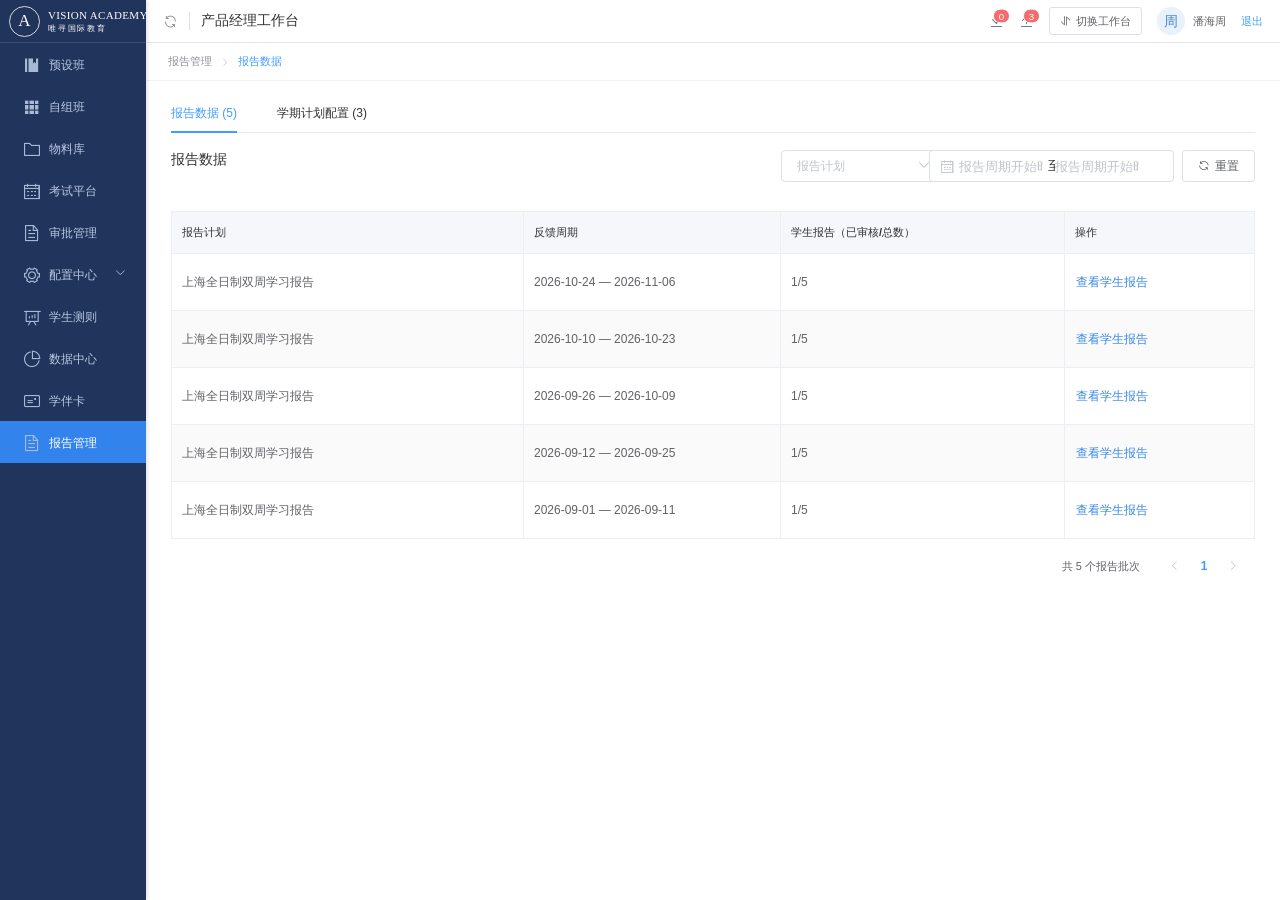
==== commit bd98bde7: "Manage student subject feedback and simplify report filters" ====
--- a/periodic-learning-report/index.html
+++ b/periodic-learning-report/index.html
@@ -5,7 +5,7 @@
     <meta name="viewport" content="width=device-width, initial-scale=1.0" />
     <meta name="theme-color" content="#f5f7fa" />
     <title>定期学习报告 · 远见教学工作台</title>
-    <script type="module" crossorigin src="./assets/index-CjO8VKOn.js"></script>
+    <script type="module" crossorigin src="./assets/index-Dngh8LOw.js"></script>
     <link rel="stylesheet" crossorigin href="./assets/index-Cg8C4oSw.css">
   </head>
   <body>
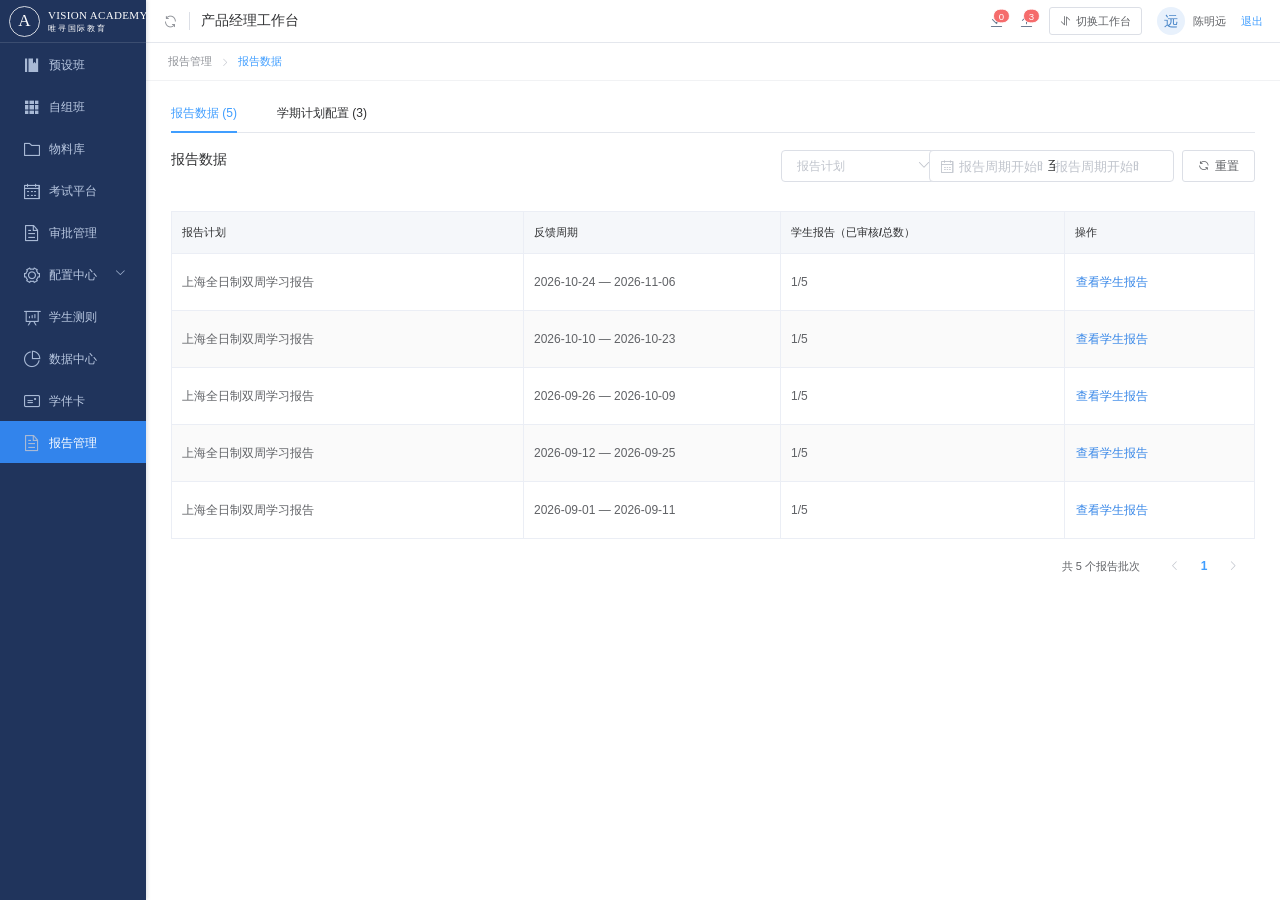
==== commit 6e137c7c: "Use fictional product manager name in demo" ====
--- a/periodic-learning-report/index.html
+++ b/periodic-learning-report/index.html
@@ -5,7 +5,7 @@
     <meta name="viewport" content="width=device-width, initial-scale=1.0" />
     <meta name="theme-color" content="#f5f7fa" />
     <title>定期学习报告 · 远见教学工作台</title>
-    <script type="module" crossorigin src="./assets/index-Dngh8LOw.js"></script>
+    <script type="module" crossorigin src="./assets/index-J1ECd5EM.js"></script>
     <link rel="stylesheet" crossorigin href="./assets/index-Cg8C4oSw.css">
   </head>
   <body>
